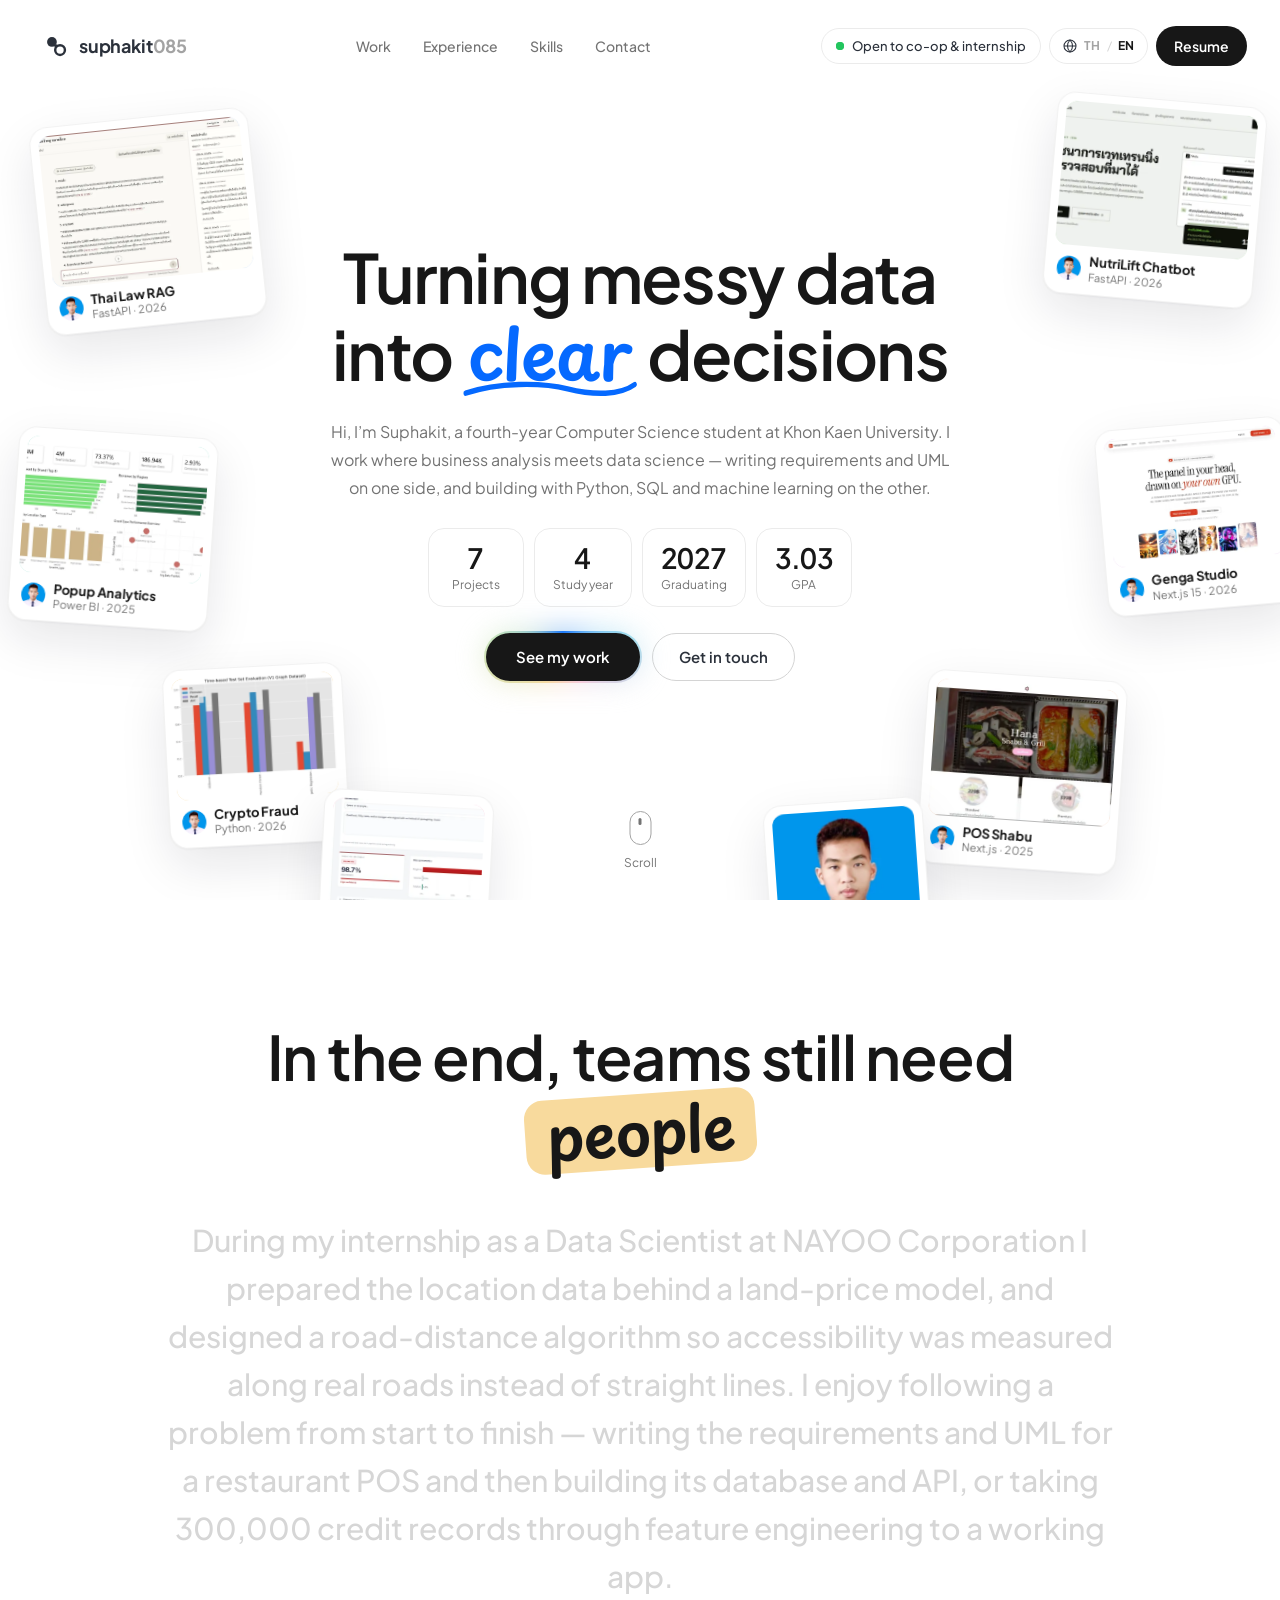
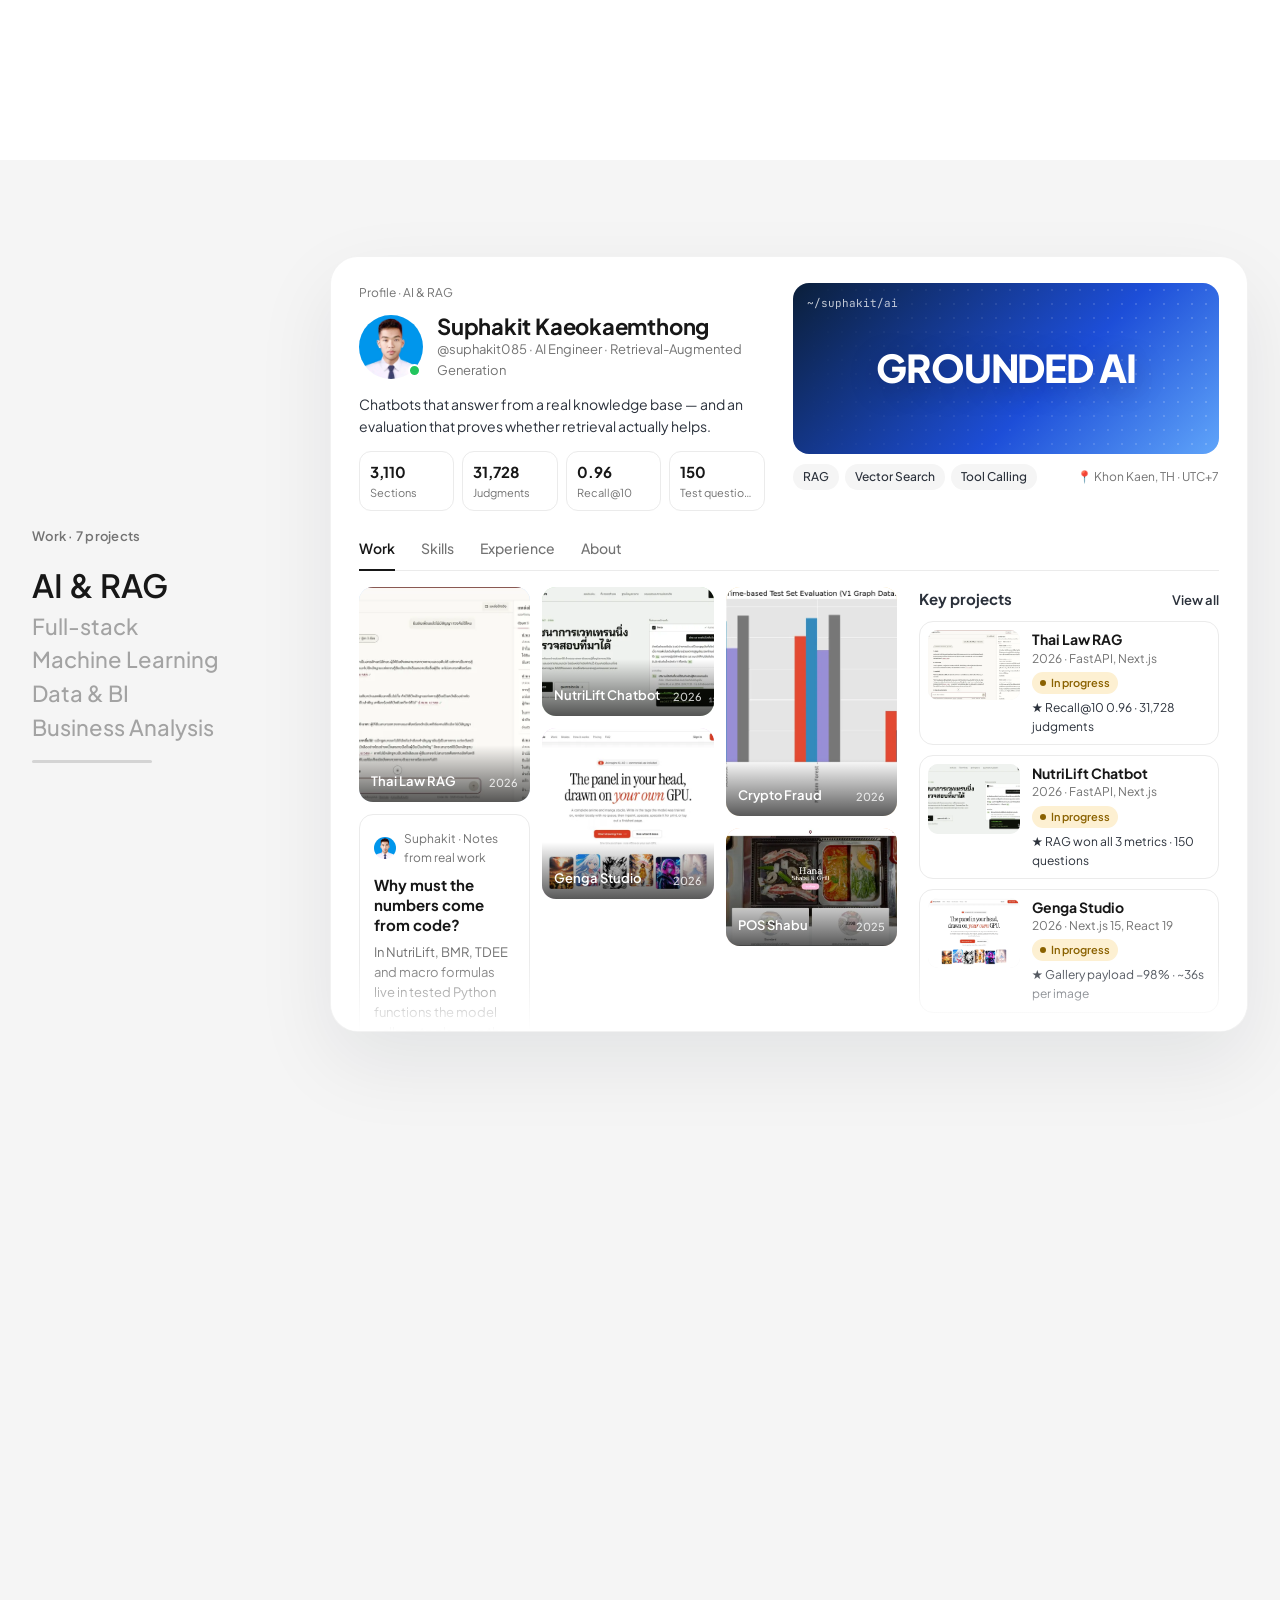
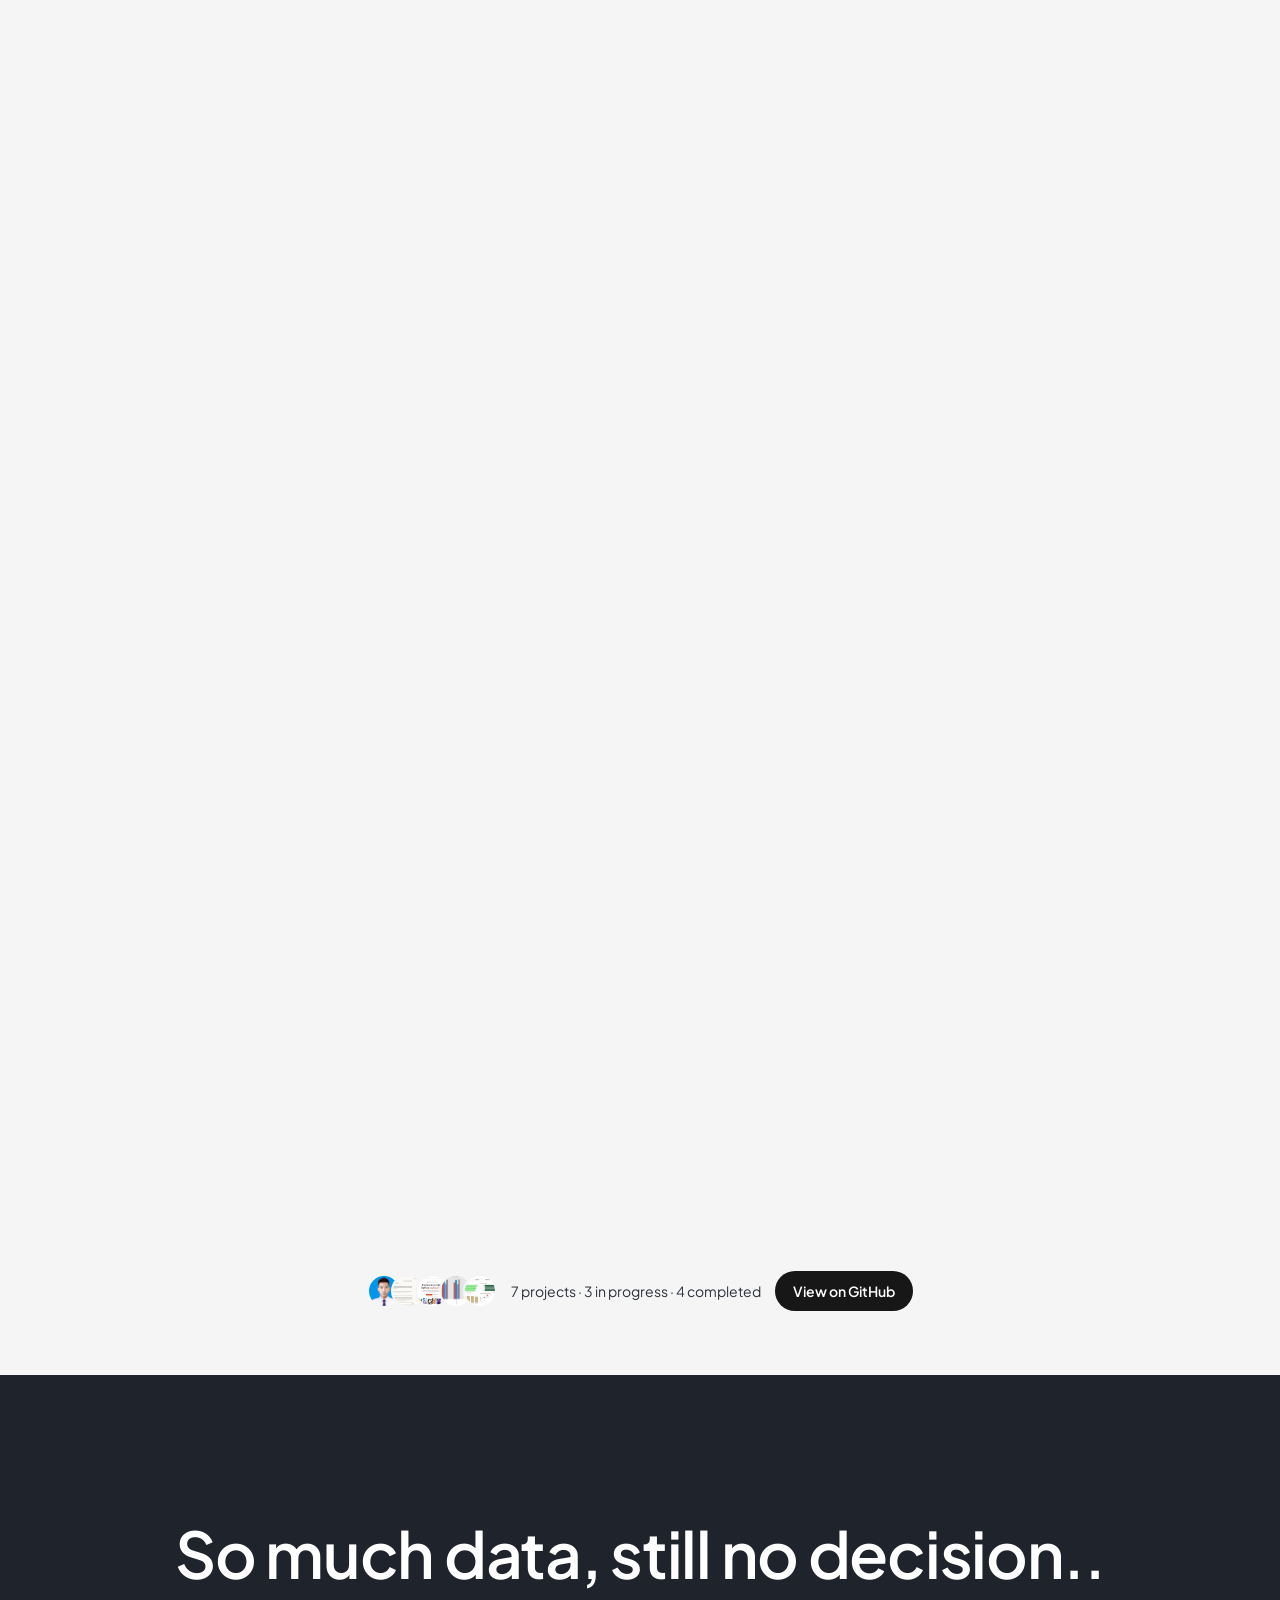
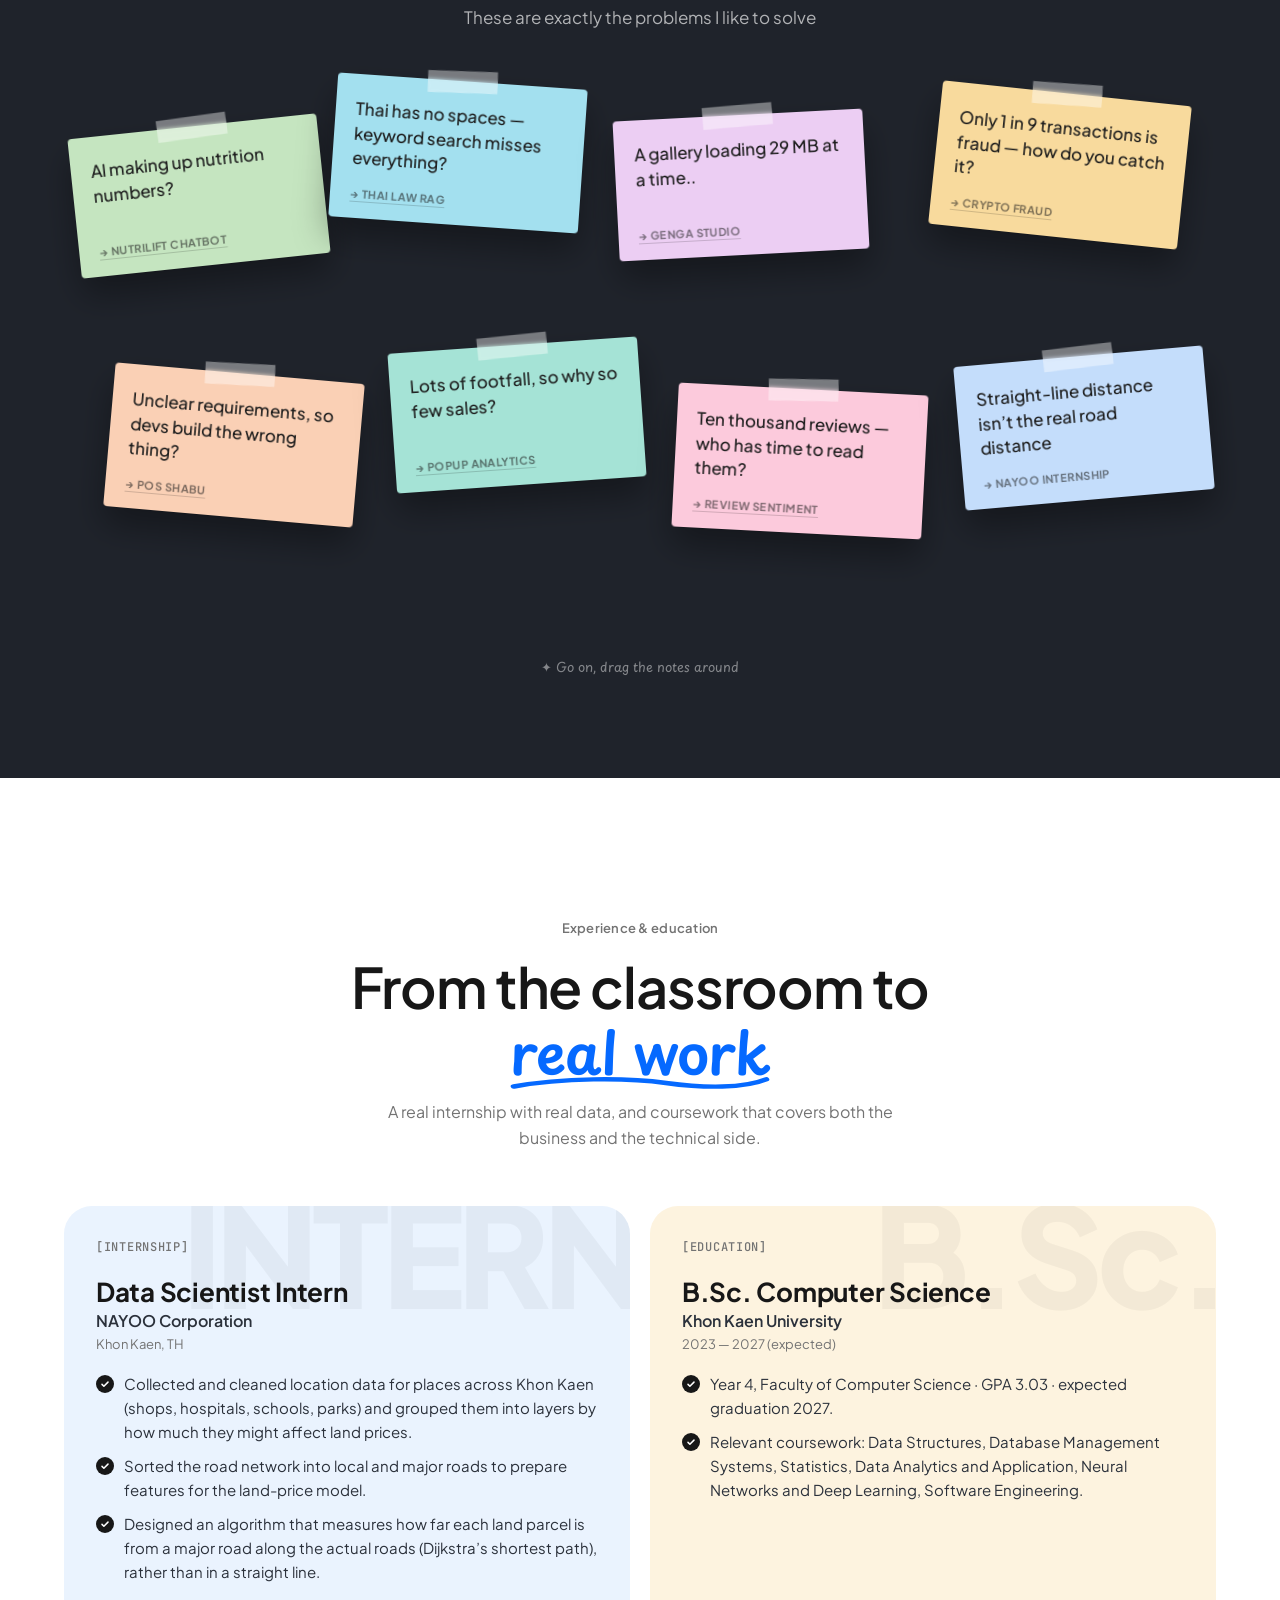
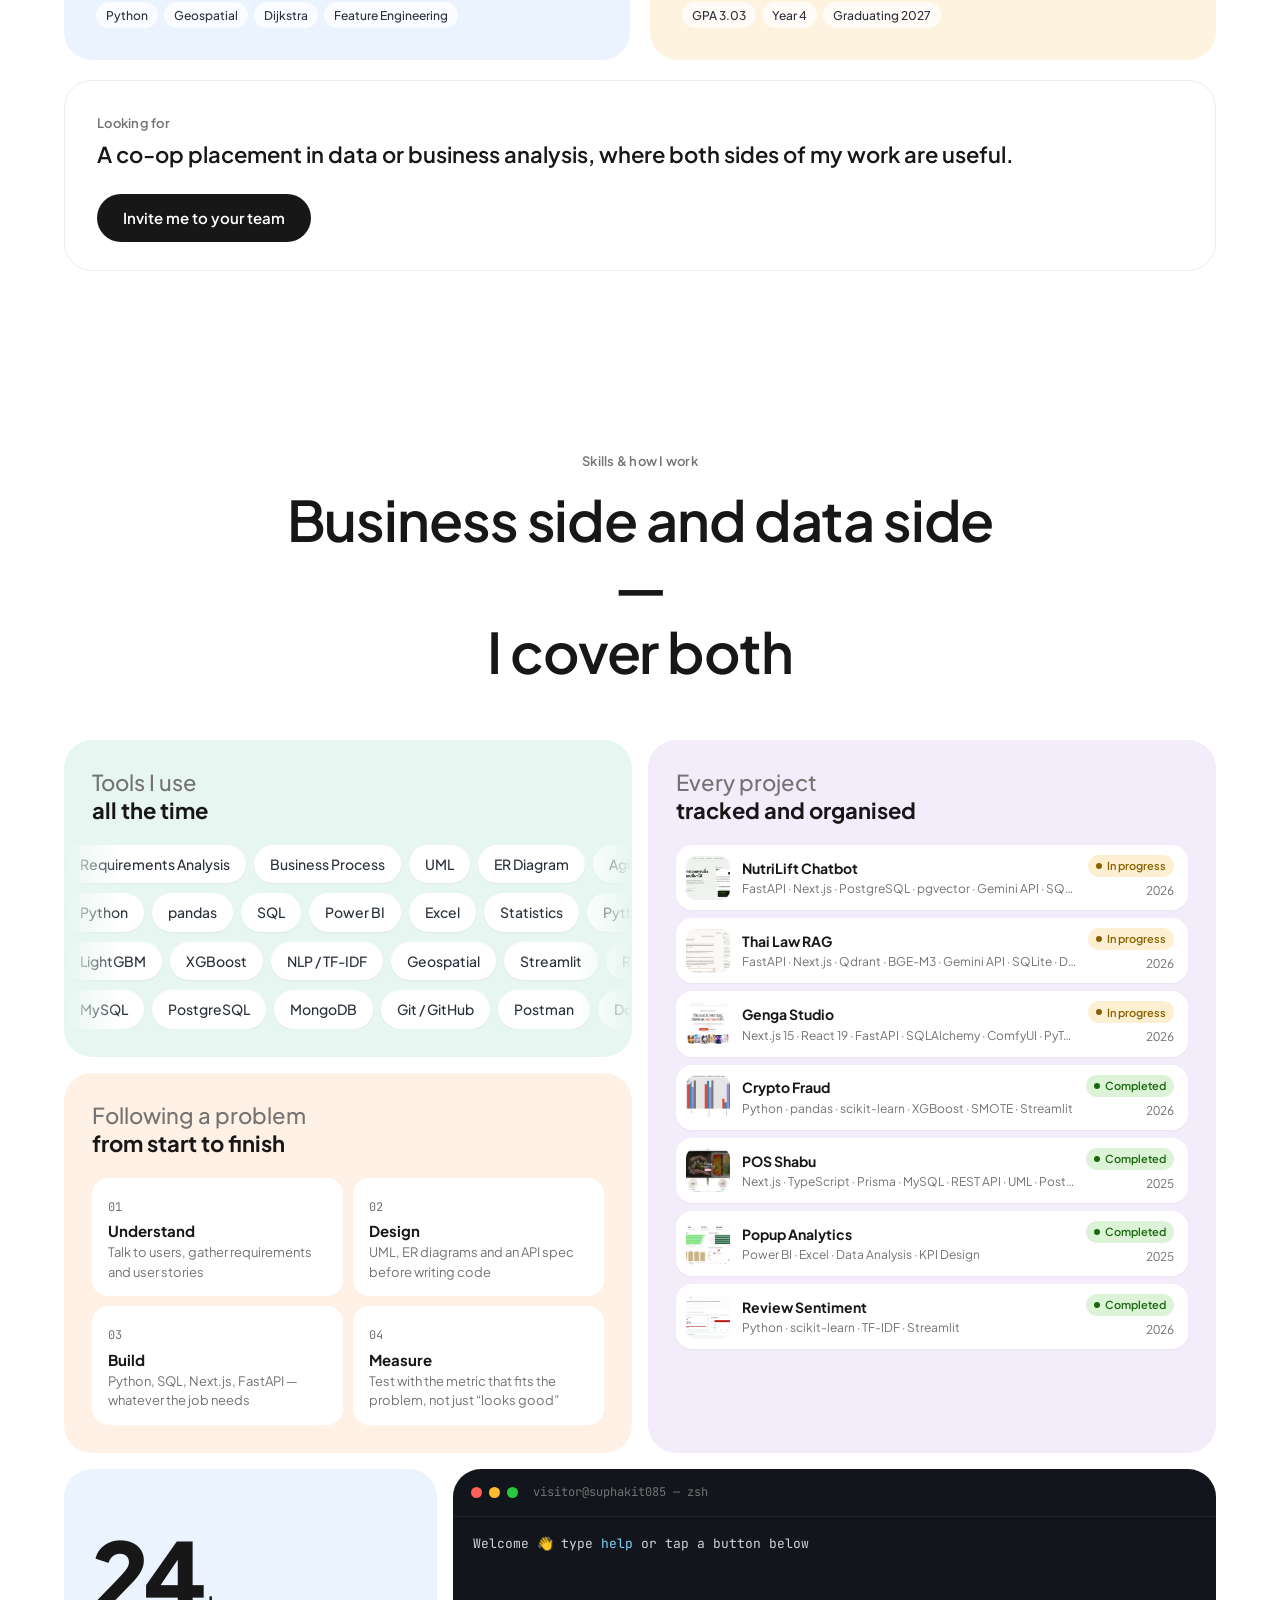
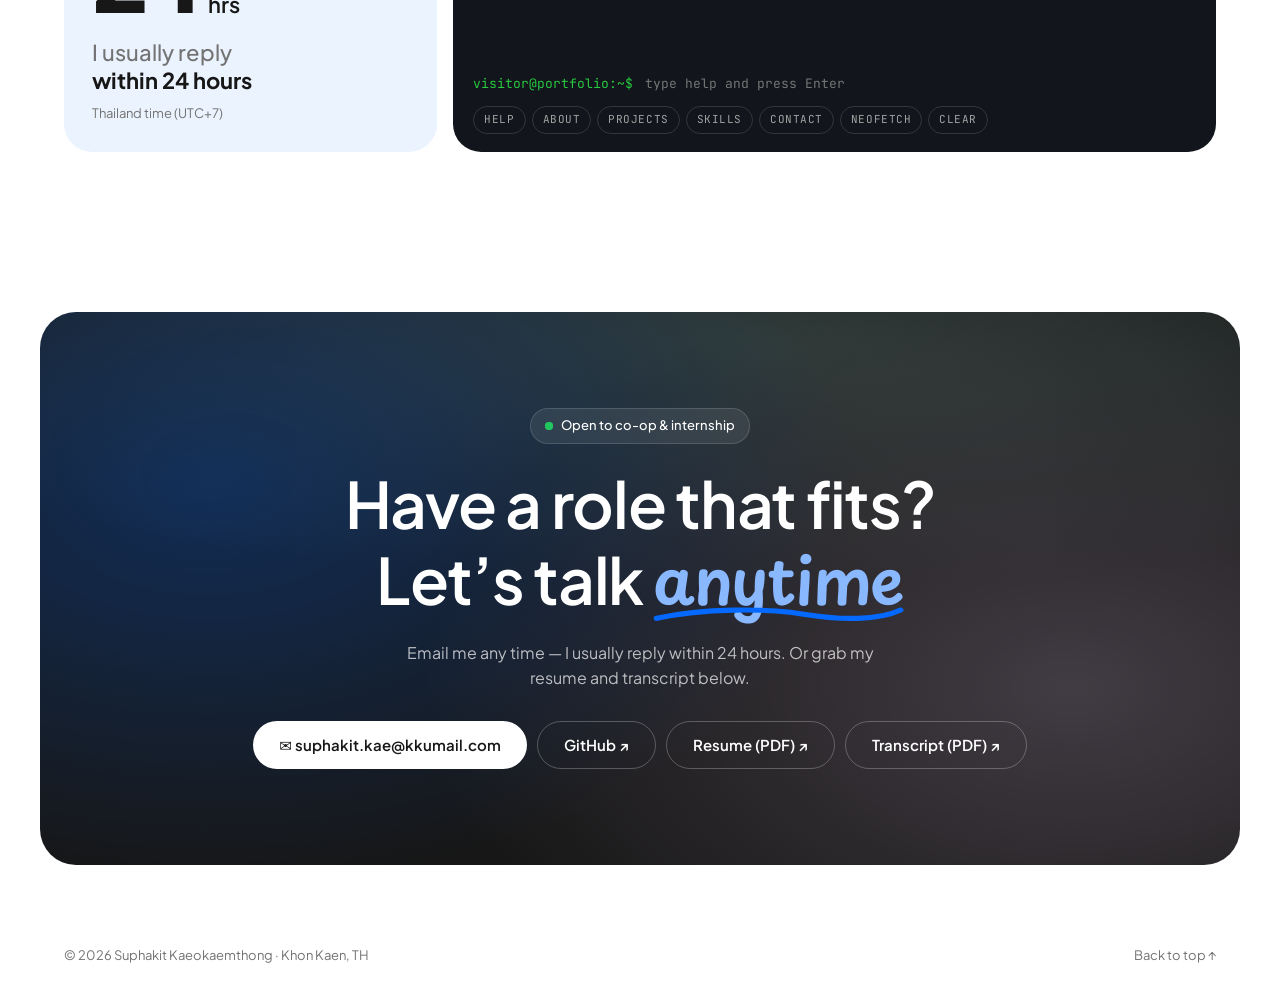
==== index.html @ 2eb80246 "Bilingual portfolio site inspired by fastwork.com/th/selling Static TH/EN portfolio for suphakit.onl" ====
<!doctype html>
<html lang="en">
<head>
  <meta charset="utf-8" />
  <meta name="viewport" content="width=device-width, initial-scale=1" />
  <title>Suphakit Kaeokaemthong · Portfolio</title>
  <meta name="description" content="Computer Science student at Khon Kaen University working across software engineering, data science and business analysis. 7 projects in RAG, ML, full-stack and BI." />
  <meta name="author" content="Suphakit Kaeokaemthong" />
  <meta name="theme-color" content="#ffffff" />
  <link rel="canonical" href="https://suphakit.online/" />

  <meta property="og:type" content="profile" />
  <meta property="og:site_name" content="Suphakit Kaeokaemthong" />
  <meta property="og:title" content="Suphakit Kaeokaemthong · Portfolio" />
  <meta property="og:description" content="Turning messy data into clear decisions — CS student at Khon Kaen University, open to co-op & internship." />
  <meta property="og:url" content="https://suphakit.online/" />
  <meta property="og:image" content="https://suphakit.online/assets/og/og-home.jpg" />
  <meta property="og:image:width" content="1200" />
  <meta property="og:image:height" content="630" />
  <meta property="og:locale" content="en_US" />
  <meta property="og:locale:alternate" content="th_TH" />
  <meta name="twitter:card" content="summary_large_image" />
  <meta name="twitter:image" content="https://suphakit.online/assets/og/og-home.jpg" />

  <link rel="icon" href="/assets/img/favicon.svg" type="image/svg+xml" />
  <link rel="apple-touch-icon" href="/assets/img/portrait.jpg" />
  <link rel="preconnect" href="https://fonts.googleapis.com" />
  <link rel="preconnect" href="https://fonts.gstatic.com" crossorigin />
  <link href="https://fonts.googleapis.com/css2?family=IBM+Plex+Sans+Thai:wght@400;500;600;700&family=Plus+Jakarta+Sans:wght@400;500;600;700;800&family=Playpen+Sans:wght@400;600&family=JetBrains+Mono:wght@400;500&display=swap" rel="stylesheet" />
  <link rel="stylesheet" href="/assets/css/style.css" />

  <script type="application/ld+json">
  {
    "@context": "https://schema.org",
    "@type": "Person",
    "name": "Suphakit Kaeokaemthong",
    "alternateName": "suphakit085",
    "url": "https://suphakit.online/",
    "image": "https://suphakit.online/assets/img/portrait.jpg",
    "email": "mailto:suphakit.kae@kkumail.com",
    "jobTitle": "Computer Science Student · Data & Business Analysis",
    "alumniOf": { "@type": "CollegeOrUniversity", "name": "Khon Kaen University" },
    "address": { "@type": "PostalAddress", "addressLocality": "Khon Kaen", "addressCountry": "TH" },
    "knowsAbout": ["Business Analysis", "Data Science", "Machine Learning", "Retrieval-Augmented Generation", "Python", "SQL", "Power BI", "Next.js", "FastAPI"],
    "sameAs": ["https://github.com/suphakit085"]
  }
  </script>
</head>
<body>
  <a class="skip" href="#work">Skip to content</a>

  <!-- ============ NAV ============ -->
  <header class="nav" id="nav">
    <div class="nav-bar">
      <a class="nav-logo" href="/" data-i18n-attr="aria-label:nav.home" aria-label="Back to home">
        <svg viewBox="0 0 32 32" width="26" height="26" aria-hidden="true"><circle cx="11" cy="11" r="6" fill="currentColor"/><circle cx="21" cy="21" r="6" fill="none" stroke="currentColor" stroke-width="3"/><path d="M15.5 16.5l1-1" stroke="currentColor" stroke-width="3" stroke-linecap="round"/></svg>
        <span>suphakit<span class="muted">085</span></span>
      </a>
      <nav class="nav-links" aria-label="Main">
        <a href="#work" data-i18n="nav.work">Work</a>
        <a href="#experience" data-i18n="nav.experience">Experience</a>
        <a href="#skills" data-i18n="nav.skills">Skills</a>
        <a href="#contact" data-i18n="nav.contact">Contact</a>
      </nav>
      <div class="nav-right">
        <span class="status-pill"><i class="dot"></i><span data-bind="status">Open to co-op &amp; internship</span></span>
        <button class="lang-toggle" type="button" data-i18n-attr="aria-label:nav.lang" aria-label="Switch language">
          <svg viewBox="0 0 24 24" width="16" height="16" aria-hidden="true"><circle cx="12" cy="12" r="9" fill="none" stroke="currentColor" stroke-width="1.6"/><path d="M3 12h18M12 3c2.5 2.6 3.8 5.6 3.8 9s-1.3 6.4-3.8 9c-2.5-2.6-3.8-5.6-3.8-9S9.5 5.6 12 3z" fill="none" stroke="currentColor" stroke-width="1.6"/></svg>
          <span data-l="th">TH</span><span data-l="en" class="on">EN</span>
        </button>
        <a class="btn btn-dark btn-sm" data-href="resume" href="/resume.pdf" target="_blank" rel="noopener">Resume</a>
      </div>
    </div>
  </header>

  <main id="top">
    <!-- ============ HERO ============ -->
    <section class="hero" id="hero" aria-labelledby="hero-title">
      <div class="hero-cards" id="heroCards" aria-hidden="true"></div>

      <div class="hero-copy">
        <h1 id="hero-title" class="hero-title" data-i18n-html="hero.title"><span class="line">Turning messy data</span><span class="line">into clear decisions</span></h1>
        <p class="hero-sub" data-bind="intro"></p>

        <div class="stat-chips" id="heroStats"></div>

        <div class="hero-cta">
          <a class="btn btn-glow" href="#work"><span data-i18n="hero.cta">See my work</span></a>
          <a class="btn btn-line" href="#contact" data-i18n="hero.cta2">Get in touch</a>
        </div>
      </div>

      <a class="scroll-cue" href="#story">
        <span class="mouse"><i></i></span>
        <span data-i18n="hero.scroll">Scroll</span>
      </a>
    </section>

    <!-- ============ STATEMENT ============ -->
    <section class="story" id="story" aria-labelledby="story-title">
      <h2 id="story-title" class="story-title" data-i18n-html="story.title">In the end, teams still need people</h2>
      <p class="story-text" id="storyText"></p>
    </section>

    <!-- ============ SHOWCASE ============ -->
    <section class="showcase" id="work" aria-labelledby="work-title">
      <h2 id="work-title" class="sr-only" data-i18n="nav.work">Work</h2>
      <div class="showcase-track" id="showcaseTrack">
        <div class="showcase-sticky">
          <div class="showcase-side">
            <span class="eyebrow" data-i18n="work.eyebrow">Work · 7 projects</span>
            <ol class="showcase-nav" id="showcaseNav"></ol>
            <div class="showcase-progress"><i id="showcaseBar"></i></div>
          </div>
          <div class="profile-card" id="profileCard"></div>
        </div>
      </div>
      <div class="trust-bar">
        <div class="avatar-stack" id="trustAvatars"></div>
        <span data-bind="trust"></span>
        <a class="btn btn-dark btn-sm" data-href="githubRepos" target="_blank" rel="noopener" data-i18n="work.github">View on GitHub</a>
      </div>
    </section>

    <!-- ============ PROBLEMS / STICKY NOTES ============ -->
    <section class="pain" id="pain" aria-labelledby="pain-title">
      <div class="pain-head">
        <h2 id="pain-title" data-i18n="pain.title">So much data, still no decision..</h2>
        <p data-i18n="pain.sub">These are exactly the problems I like to solve</p>
      </div>
      <div class="notes" id="notes"></div>
      <p class="pain-hint" data-i18n="pain.hint">✦ Go on, drag the notes around</p>
    </section>

    <!-- ============ EXPERIENCE ============ -->
    <section class="experience" id="experience" aria-labelledby="exp-title">
      <div class="section-head">
        <span class="eyebrow" data-i18n="exp.eyebrow">Experience &amp; education</span>
        <h2 id="exp-title" data-i18n-html="exp.title">From the classroom to real work</h2>
        <p data-i18n="exp.sub"></p>
      </div>
      <div class="exp-grid" id="expGrid"></div>
      <div class="looking reveal">
        <div>
          <span class="eyebrow" data-i18n="exp.looking">Looking for</span>
          <h3 data-bind="looking"></h3>
        </div>
        <a class="btn btn-dark" href="#contact" data-i18n="exp.cta">Invite me to your team</a>
      </div>
    </section>

    <!-- ============ BENTO ============ -->
    <section class="bento-wrap" id="skills" aria-labelledby="bento-title">
      <div class="section-head">
        <span class="eyebrow" data-i18n="skills.eyebrow">Skills &amp; how I work</span>
        <h2 id="bento-title" data-i18n-html="skills.title">Business side and data side — I cover both</h2>
      </div>
      <div class="bento">
        <article class="tile tile-stack reveal">
          <h3 data-i18n-html="skills.stack"></h3>
          <div class="marquee" id="stackRows"></div>
        </article>

        <article class="tile tile-orders reveal">
          <h3 data-i18n-html="skills.orders"></h3>
          <ul class="orders" id="orders"></ul>
        </article>

        <article class="tile tile-process reveal">
          <h3 data-i18n-html="skills.process"></h3>
          <ol class="process" id="process"></ol>
        </article>

        <article class="tile tile-fast reveal">
          <div class="big-num">24<small data-i18n="skills.fastUnit">hrs</small></div>
          <h3 data-i18n-html="skills.fast"></h3>
          <p data-i18n="skills.fastNote"></p>
        </article>

        <article class="tile tile-term reveal" id="skillsTerminal">
          <div class="term-bar"><i></i><i></i><i></i><span>visitor@suphakit085 — zsh</span></div>
          <div class="term-out" id="termOut" aria-live="polite"></div>
          <form class="term-in" id="termForm" autocomplete="off">
            <label for="termInput">visitor@portfolio:~$</label>
            <input id="termInput" spellcheck="false" />
          </form>
          <div class="term-chips" id="termChips"></div>
        </article>
      </div>
    </section>

    <!-- ============ CONTACT ============ -->
    <section class="contact" id="contact" aria-labelledby="contact-title">
      <div class="contact-card">
        <div class="contact-glow" aria-hidden="true"></div>
        <span class="status-pill on-dark"><i class="dot"></i><span data-bind="status"></span></span>
        <h2 id="contact-title" data-i18n-html="contact.title">Have a role that fits? Let’s talk anytime</h2>
        <p data-i18n="contact.note"></p>
        <div class="contact-actions" id="contactActions"></div>
      </div>
    </section>
  </main>

  <footer class="footer">
    <span>© <span id="year">2026</span> Suphakit Kaeokaemthong · Khon Kaen, TH</span>
    <a href="#top" data-i18n="footer.top">Back to top ↑</a>
  </footer>

  <script src="/assets/js/core.js"></script>
  <script src="/assets/js/data.js"></script>
  <script src="/assets/js/projects.js"></script>
  <script src="/assets/js/main.js"></script>
</body>
</html>
---- assets/css/style.css ----
/* =========================================================
   Portfolio — inspired by fastwork.com/th/selling
   ========================================================= */
@property --spin { syntax: '<angle>'; inherits: false; initial-value: 0deg; }

:root {
  --ink: #2b313b;
  --ink-strong: #171717;
  --muted: #737373;
  --subtle: #a3a3a3;
  --line: #ebebeb;
  --line-strong: #d4d4d4;
  --bg: #fff;
  --bg-soft: #f5f5f5;
  --dark: #1f232b;
  --accent: #0569ff;

  --c-yellow: #f8da9d;
  --c-cyan: #a3e0ef;
  --c-green: #c5e5c0;
  --c-orange: #fad0b5;
  --c-pink: #fccadc;
  --c-purple: #eccef3;
  --c-teal: #a5e3d6;
  --c-blue: #c4ddfb;

  --font: 'Plus Jakarta Sans', 'IBM Plex Sans Thai', system-ui, sans-serif;
  --font-hand: 'Playpen Sans', 'IBM Plex Sans Thai', cursive;
  --font-mono: 'JetBrains Mono', ui-monospace, monospace;

  --ease: cubic-bezier(.44, 0, .56, 1);
  --ease-out: cubic-bezier(.16, 1, .3, 1);
  --shadow-card: 0 1px 2px rgba(0,0,0,.04), 0 18px 48px rgba(17, 24, 39, .10);
}

*, *::before, *::after { box-sizing: border-box; }
html { scroll-behavior: smooth; -webkit-text-size-adjust: 100%; }
body {
  margin: 0;
  font-family: var(--font);
  color: var(--ink);
  background: var(--bg);
  line-height: 1.6;
  -webkit-font-smoothing: antialiased;
  overflow-x: clip;
}
img { display: block; max-width: 100%; }
a { color: inherit; text-decoration: none; }
button, input { font: inherit; color: inherit; }
h1, h2, h3, h4, p { margin: 0; }
.muted { color: var(--subtle); }
:focus-visible { outline: 2px solid var(--accent); outline-offset: 3px; border-radius: 6px; }

.hand {
  font-family: var(--font-hand);
  font-weight: 600;
  color: var(--accent);
  position: relative;
  display: inline-block;
  white-space: nowrap;
}
.eyebrow {
  display: inline-block;
  font-size: 13px;
  font-weight: 600;
  letter-spacing: .02em;
  color: var(--muted);
}

/* ---------- buttons ---------- */
.btn {
  display: inline-flex; align-items: center; justify-content: center; gap: 8px;
  height: 48px; padding: 0 26px;
  border-radius: 999px; border: 0;
  font-weight: 600; font-size: 15px; white-space: nowrap;
  cursor: pointer;
  transition: transform .5s var(--ease), background .2s, border-color .2s, box-shadow .3s;
}
.btn:hover { transform: scale(1.04); }
.btn:active { transform: scale(1.01); }
.btn-sm { height: 40px; padding: 0 18px; font-size: 14px; }
.btn-dark { background: var(--ink-strong); color: #fff; }
.btn-line { border: 1px solid var(--line-strong); background: #fff; }
.btn-line:hover { border-color: var(--subtle); }
.btn-light { background: #fff; color: var(--ink-strong); }
.btn-ghost-light { border: 1px solid rgba(255,255,255,.25); color: #fff; }
.btn-ghost-light:hover { border-color: rgba(255,255,255,.6); }

.btn-glow { position: relative; color: #fff; background: transparent; isolation: isolate; padding: 0; }
.btn-glow span {
  display: inline-flex; align-items: center; height: 100%;
  padding: 0 30px; border-radius: inherit; background: var(--ink-strong);
}
.btn-glow::before, .btn-glow::after {
  content: ''; position: absolute; inset: -2px; border-radius: inherit; z-index: -1;
  background: conic-gradient(from var(--spin), #0569ff, #a3e0ef, #fccadc, #f8da9d, #c5e5c0, #0569ff);
  animation: spin 4s linear infinite;
}
.btn-glow::after { filter: blur(14px); opacity: .55; }
@keyframes spin { to { --spin: 360deg; } }

/* ---------- status pill ---------- */
.status-pill {
  display: inline-flex; align-items: center; gap: 8px;
  height: 36px; padding: 0 14px;
  border: 1px solid var(--line); border-radius: 999px; background: #fff;
  font-size: 13px; font-weight: 500;
}
.status-pill .dot, .dot {
  width: 8px; height: 8px; border-radius: 50%; background: #22c55e; position: relative; flex: none;
}
.status-pill .dot::after {
  content: ''; position: absolute; inset: 0; border-radius: 50%; background: #22c55e;
  animation: ping 1.8s var(--ease) infinite;
}
@keyframes ping { 70%, 100% { transform: scale(2.6); opacity: 0; } }
.status-pill.on-dark { background: rgba(255,255,255,.08); border-color: rgba(255,255,255,.14); color: #fff; }

/* =========================================================
   NAV — morphs into a floating pill after scrolling
   ========================================================= */
.nav { position: fixed; inset: 0 0 auto; z-index: 50; padding: 14px 20px; pointer-events: none; }
.nav-bar {
  pointer-events: auto;
  max-width: 1240px; margin: 0 auto;
  height: 64px; padding: 0 12px 0 22px;
  display: flex; align-items: center; justify-content: space-between; gap: 16px;
  border-radius: 999px; border: 1px solid transparent;
  transition: max-width .6s var(--ease-out), background .4s, border-color .4s, box-shadow .4s;
}
.nav.is-pill .nav-bar {
  max-width: 980px;
  background: rgba(255,255,255,.72);
  backdrop-filter: blur(18px) saturate(1.6);
  -webkit-backdrop-filter: blur(18px) saturate(1.6);
  border-color: rgba(0,0,0,.06);
  box-shadow: 0 10px 30px rgba(0,0,0,.08);
}
.nav.on-dark:not(.is-pill) { color: #fff; }
.nav-logo { display: inline-flex; align-items: center; gap: 10px; font-weight: 700; font-size: 18px; letter-spacing: -.01em; }
.nav-links { display: flex; gap: 4px; }
.nav-links a { padding: 8px 14px; border-radius: 999px; font-size: 14px; font-weight: 500; color: var(--muted); transition: background .2s, color .2s; }
.nav-links a:hover, .nav-links a.is-active { color: var(--ink-strong); background: rgba(0,0,0,.05); }
.nav-right { display: flex; align-items: center; gap: 8px; }

/* =========================================================
   HERO
   ========================================================= */
.hero {
  --p: 0; --mx: 0; --my: 0;
  position: relative; min-height: 100svh; min-height: max(100svh, 720px);
  display: grid; place-items: center;
  padding: 120px 24px 100px;
  overflow: hidden;
}
.hero-cards { position: absolute; inset: 0; pointer-events: none; }

.hcard {
  position: absolute; left: var(--x); top: var(--y); width: var(--w, 200px);
  transform:
    translate3d(calc(var(--mx) * var(--d) * 1px + var(--sx) * var(--p) * 1px),
                calc(var(--my) * var(--d) * 1px + var(--sy) * var(--p) * 1px), 0)
    rotate(var(--r));
  opacity: calc(1 - var(--p) * 1.3);
  will-change: transform;
}
.hcard-pop { animation: pop 1.1s var(--ease-out) both; animation-delay: calc(var(--i) * 70ms + 250ms); }
@keyframes pop {
  from { opacity: 0; transform: translate(var(--fx), var(--fy)) scale(.55) rotate(calc(var(--r) * -2)); filter: blur(8px); }
}
.hcard-in {
  background: #fff; border-radius: 18px; padding: 8px 8px 10px;
  border: 1px solid rgba(0,0,0,.05);
  box-shadow: var(--shadow-card);
  animation: float 7s ease-in-out infinite;
  animation-delay: calc(var(--i) * -900ms);
}
@keyframes float { 50% { transform: translateY(-10px); } }
.hcard-cover { aspect-ratio: 4 / 3; border-radius: 12px; overflow: hidden; background: var(--c, var(--bg-soft)); }
.hcard-cover img { width: 100%; height: 100%; object-fit: cover; object-position: top; }
.hcard-meta { display: flex; align-items: center; gap: 8px; padding: 8px 4px 0; }
.hcard-meta img { width: 24px; height: 24px; border-radius: 50%; object-fit: cover; }
.hcard-meta b { display: block; font-size: 13px; line-height: 1.2; color: var(--ink-strong); }
.hcard-meta small { display: block; font-size: 11px; color: var(--muted); line-height: 1.3; }

.hero-copy {
  position: relative; z-index: 2;
  max-width: 1000px; text-align: center;
  display: flex; flex-direction: column; align-items: center; gap: 26px;
  opacity: calc(1 - var(--p) * 1.6);
  transform: translateY(calc(var(--p) * -40px));
}
.hero-title {
  font-size: clamp(34px, 5.3vw, 78px);
  font-weight: 600; line-height: 1.12; letter-spacing: -.025em;
  color: var(--ink-strong);
}
.hero-title .line { display: block; white-space: nowrap; animation: blurIn 1.1s var(--ease-out) both; }
.hero-title .line + .line { animation-delay: .15s; }
@keyframes blurIn { from { opacity: 0; filter: blur(14px); transform: translateY(16px); } }
.hero-title .hand { padding: 0 .08em; }

.scribble {
  position: absolute; left: 0; right: 0; bottom: -.12em; width: 100%; height: .32em;
  fill: none; stroke: var(--accent); stroke-width: 5; stroke-linecap: round; overflow: visible;
}
.scribble path { stroke-dasharray: 260; stroke-dashoffset: 260; animation: draw 1s .9s var(--ease-out) forwards; }
@keyframes draw { to { stroke-dashoffset: 0; } }

.hero-sub {
  max-width: 620px; font-size: 16px; line-height: 1.75; color: var(--muted);
  animation: blurIn 1s .3s var(--ease-out) both;
}

.stat-chips { display: flex; gap: 10px; flex-wrap: wrap; justify-content: center; animation: blurIn 1s .45s var(--ease-out) both; }
.stat-chip {
  min-width: 96px; padding: 12px 18px;
  border: 1px solid var(--line); border-radius: 16px; background: rgba(255,255,255,.85);
  backdrop-filter: blur(6px);
  display: flex; flex-direction: column; align-items: center;
}
.stat-chip b { font-size: 28px; font-weight: 600; line-height: 1.2; color: var(--ink-strong); font-variant-numeric: tabular-nums; letter-spacing: -.02em; }
.stat-chip b sup { font-size: .5em; margin-left: 1px; }
.stat-chip small { font-size: 12px; color: var(--muted); }

.hero-cta { display: flex; gap: 12px; flex-wrap: wrap; justify-content: center; animation: blurIn 1s .6s var(--ease-out) both; }

.scroll-cue {
  position: absolute; left: 50%; bottom: 28px; transform: translateX(-50%);
  display: flex; flex-direction: column; align-items: center; gap: 8px;
  font-size: 12px; color: var(--muted);
  opacity: calc(1 - var(--p) * 3);
}
.mouse { width: 22px; height: 34px; border: 1.5px solid var(--subtle); border-radius: 12px; display: grid; justify-items: center; padding-top: 6px; }
.mouse i { width: 3px; height: 7px; border-radius: 2px; background: var(--muted); animation: wheel 1.8s var(--ease) infinite; }
@keyframes wheel { 0% { transform: translateY(0); opacity: 1; } 80%, 100% { transform: translateY(10px); opacity: 0; } }

/* =========================================================
   STORY
   ========================================================= */
.story { max-width: 1000px; margin: 0 auto; padding: 120px 24px 160px; text-align: center; }
.story-title {
  font-size: clamp(32px, 4.8vw, 62px); font-weight: 600; line-height: 1.2; letter-spacing: -.02em;
  color: var(--ink-strong); margin-bottom: 48px;
}
.hand-pill {
  color: var(--ink-strong); background: var(--c-yellow);
  padding: 0 .35em; border-radius: .3em; transform: rotate(-4deg);
}
.story-text { font-size: clamp(20px, 2.4vw, 30px); line-height: 1.6; font-weight: 500; }
.story-text .w { color: #d6d6d6; transition: color .4s; }
.story-text .w.on { color: var(--ink); }

/* =========================================================
   SHOWCASE — sticky category list + profile card
   ========================================================= */
.showcase { background: var(--bg-soft); padding-bottom: 40px; }
.showcase-track { --n: 5; height: calc(var(--n) * 75vh + 100vh); position: relative; }
.showcase-sticky {
  position: sticky; top: 0; height: 100vh; min-height: 640px;
  max-width: 1380px; margin: 0 auto;
  padding: 96px 32px 28px;
  display: grid; grid-template-columns: 250px minmax(0, 1fr); gap: 48px; align-items: center;
}
.showcase-side { display: flex; flex-direction: column; gap: 18px; }
.showcase-nav { list-style: none; margin: 0; padding: 0; display: flex; flex-direction: column; gap: 4px; }
.showcase-nav button {
  all: unset; cursor: pointer; display: block;
  font-size: 22px; font-weight: 500; line-height: 1.35; color: var(--subtle);
  transition: color .35s, font-size .45s var(--ease-out), font-weight .35s;
}
.showcase-nav button:hover { color: var(--muted); }
.showcase-nav button[aria-current='true'] { color: var(--ink-strong); font-size: 32px; font-weight: 600; }
.showcase-progress { height: 3px; width: 120px; background: var(--line-strong); border-radius: 3px; overflow: hidden; }
.showcase-progress i { display: block; height: 100%; width: 0; background: var(--ink-strong); border-radius: inherit; transition: width .2s linear; }

.profile-card {
  position: relative;
  height: min(820px, calc(100vh - 124px));
  background: #fff; border-radius: 28px;
  border: 1px solid rgba(0,0,0,.05);
  box-shadow: 0 30px 80px rgba(17,24,39,.08);
  padding: 26px 28px 0;
  overflow: hidden;
  display: flex; flex-direction: column;
}
.profile-card::after {
  content: ''; position: absolute; left: 0; right: 0; bottom: 0; height: 70px;
  background: linear-gradient(transparent, #fff); pointer-events: none;
}
.pc-content { display: flex; flex-direction: column; min-height: 0; flex: 1; animation: swapIn .55s var(--ease-out); }
@keyframes swapIn { from { opacity: 0; transform: translateY(14px); filter: blur(4px); } }

.pc-head { display: grid; grid-template-columns: minmax(0, 1fr) minmax(0, 1.05fr); gap: 28px; }
.pc-label { font-size: 12px; color: var(--muted); margin-bottom: 10px; }
.pc-id { display: flex; align-items: center; gap: 14px; }
.pc-avatar { position: relative; flex: none; }
.pc-avatar img { width: 64px; height: 64px; border-radius: 50%; object-fit: cover; }
.pc-avatar .dot { position: absolute; right: 2px; bottom: 2px; width: 13px; height: 13px; border: 2px solid #fff; }
.pc-name { font-size: 22px; font-weight: 700; line-height: 1.2; color: var(--ink-strong); letter-spacing: -.01em; }
.pc-handle { font-size: 13px; color: var(--muted); }
.pc-bio { font-size: 14px; color: var(--ink); margin: 12px 0 14px; line-height: 1.6; }
.pc-stats { display: grid; grid-template-columns: repeat(4, minmax(0, 1fr)); gap: 8px; }
.pc-stats div { border: 1px solid var(--line); border-radius: 12px; padding: 8px 10px; }
.pc-stats b { display: block; font-size: 15px; font-weight: 700; color: var(--ink-strong); white-space: nowrap; overflow: hidden; text-overflow: ellipsis; }
.pc-stats small { display: block; font-size: 11px; color: var(--muted); white-space: nowrap; overflow: hidden; text-overflow: ellipsis; }

.pc-banner {
  position: relative; aspect-ratio: 16 / 6.4; border-radius: 16px; overflow: hidden;
  display: grid; place-items: center; color: #fff; isolation: isolate;
}
.pc-banner::before {
  content: ''; position: absolute; inset: 0; z-index: -1;
  background-image: radial-gradient(rgba(255,255,255,.18) 1px, transparent 1px);
  background-size: 14px 14px;
  mask-image: linear-gradient(90deg, transparent, #000);
}
.pc-banner b {
  font-size: clamp(22px, 3vw, 44px); font-weight: 800; letter-spacing: -.03em; line-height: .95;
  text-align: center; padding: 0 16px; text-transform: uppercase;
  text-shadow: 0 6px 30px rgba(0,0,0,.25);
}
.pc-banner small { position: absolute; left: 14px; top: 12px; font-family: var(--font-mono); font-size: 11px; opacity: .75; }
.pc-tags { display: flex; justify-content: space-between; align-items: center; gap: 8px; margin-top: 10px; flex-wrap: wrap; }
.pc-tags .chips { display: flex; gap: 6px; flex-wrap: wrap; }
.chip { display: inline-flex; align-items: center; height: 26px; padding: 0 10px; border-radius: 999px; background: var(--bg-soft); font-size: 12px; font-weight: 500; white-space: nowrap; }
.pc-loc { font-size: 12px; color: var(--muted); }

.pc-tabs { display: flex; gap: 26px; border-bottom: 1px solid var(--line); margin: 18px 0 16px; }
.pc-tabs button {
  all: unset; cursor: pointer; padding: 8px 0 10px; font-size: 14px; font-weight: 500; color: var(--muted);
  border-bottom: 2px solid transparent; margin-bottom: -1px; transition: color .2s, border-color .2s;
}
.pc-tabs button[aria-selected='true'] { color: var(--ink-strong); border-color: var(--ink-strong); font-weight: 600; }
.pc-tabs button:focus-visible { outline: 2px solid var(--accent); }

.pc-body { flex: 1; min-height: 0; overflow: hidden; }
.pc-pane { animation: swapIn .4s var(--ease-out); }
.pc-grid { display: grid; grid-template-columns: minmax(0, 1fr) 300px; gap: 22px; }

.masonry { columns: 3; column-gap: 12px; }
.m-item { break-inside: avoid; margin-bottom: 12px; border-radius: 14px; overflow: hidden; background: var(--bg-soft); position: relative; display: block; }
.m-item img { width: 100%; aspect-ratio: var(--ar, 4 / 3); object-fit: cover; object-position: top; transition: transform .6s var(--ease-out); }
.m-item:hover img { transform: scale(1.04); }
.m-cap {
  position: absolute; inset: auto 0 0; padding: 26px 12px 10px;
  background: linear-gradient(transparent, rgba(0,0,0,.65)); color: #fff;
  font-size: 13px; font-weight: 600; display: flex; justify-content: space-between; gap: 8px; align-items: end;
}
.m-cap small { font-weight: 500; opacity: .8; font-size: 11px; }
.m-note { padding: 14px; border: 1px solid var(--line); background: #fff; }
.m-note .who { display: flex; align-items: center; gap: 8px; font-size: 12px; color: var(--muted); margin-bottom: 8px; }
.m-note .who img { width: 22px; height: 22px; border-radius: 50%; object-fit: cover; }
.m-note h4 { font-size: 15px; line-height: 1.35; color: var(--ink-strong); margin-bottom: 6px; }
.m-note p { font-size: 13px; color: var(--muted); line-height: 1.55; }

.side-head { display: flex; justify-content: space-between; align-items: baseline; margin-bottom: 10px; }
.side-head h4 { font-size: 15px; }
.side-head a { font-size: 13px; font-weight: 600; }
.side-list { display: flex; flex-direction: column; gap: 10px; }
.s-item { display: flex; gap: 12px; padding: 8px; border: 1px solid var(--line); border-radius: 14px; transition: border-color .2s, box-shadow .2s; }
.s-item:hover { border-color: var(--line-strong); box-shadow: 0 6px 20px rgba(0,0,0,.05); }
.s-item img { width: 92px; height: 70px; border-radius: 10px; object-fit: cover; object-position: top; flex: none; background: var(--bg-soft); }
.s-item b { display: block; font-size: 14px; line-height: 1.3; color: var(--ink-strong); }
.s-item small { display: block; font-size: 12px; color: var(--muted); }
.s-item .metric { font-size: 12px; color: var(--ink); margin-top: 4px; display: flex; align-items: center; gap: 5px; }

.badge { display: inline-flex; align-items: center; gap: 5px; height: 22px; padding: 0 8px; border-radius: 999px; font-size: 11px; font-weight: 600; white-space: nowrap; }
.badge::before { content: ''; width: 6px; height: 6px; border-radius: 50%; background: currentColor; }
.badge.progress { background: #fdf0d2; color: #8a6100; }
.badge.done { background: #dcf3d8; color: #186a0c; }

.skill-cloud { display: flex; flex-wrap: wrap; gap: 8px; }
.skill-cloud .chip { height: 36px; padding: 0 16px; font-size: 14px; background: #fff; border: 1px solid var(--line); }
.about-pane { display: grid; grid-template-columns: minmax(0, 1.4fr) minmax(0, 1fr); gap: 28px; font-size: 15px; line-height: 1.75; }
.kv { display: grid; grid-template-columns: auto 1fr; gap: 8px 16px; font-size: 13px; }
.kv dt { color: var(--muted); }
.kv dd { margin: 0; font-weight: 600; color: var(--ink-strong); }
.exp-mini { display: flex; flex-direction: column; gap: 12px; }
.exp-mini div { border: 1px solid var(--line); border-radius: 14px; padding: 14px 16px; }
.exp-mini b { display: block; color: var(--ink-strong); }
.exp-mini small { color: var(--muted); font-size: 12px; }

.trust-bar { display: flex; align-items: center; justify-content: center; gap: 14px; padding: 36px 24px 24px; font-size: 14px; flex-wrap: wrap; text-align: center; }
.avatar-stack { display: flex; }
.avatar-stack img { width: 34px; height: 34px; border-radius: 50%; object-fit: cover; object-position: top; border: 2px solid var(--bg-soft); margin-left: -10px; background: #fff; }
.avatar-stack img:first-child { margin-left: 0; }

/* =========================================================
   PROBLEMS — dark section with draggable sticky notes
   ========================================================= */
.pain { background: var(--dark); color: #fff; padding: 140px 24px 100px; overflow: hidden; position: relative; }
.pain-head { text-align: center; position: relative; z-index: 1; }
.pain-head h2 { font-size: clamp(34px, 5vw, 64px); font-weight: 600; letter-spacing: -.02em; line-height: 1.2; }
.pain-head p { color: rgba(255,255,255,.65); margin-top: 12px; font-size: 17px; }
.notes { position: relative; max-width: 1180px; height: 560px; margin: 50px auto 0; }
.note {
  --dx: 0px; --dy: 0px;
  position: absolute; left: var(--x); top: var(--y);
  width: 250px; min-height: 140px; padding: 22px 20px 16px;
  background: var(--c); color: #1d1d1d;
  border-radius: 4px;
  box-shadow: 0 1px 1px rgba(0,0,0,.08), 0 18px 34px rgba(0,0,0,.35);
  font-size: 17px; font-weight: 500; line-height: 1.45;
  display: flex; flex-direction: column; justify-content: space-between; gap: 16px;
  transform: translate(var(--dx), var(--dy)) rotate(var(--r));
  cursor: grab; user-select: none; touch-action: none;
  opacity: 0;
}
.note::before {
  content: ''; position: absolute; top: -10px; left: 50%; width: 70px; height: 22px; transform: translateX(-50%) rotate(-2deg);
  background: rgba(255,255,255,.4); backdrop-filter: blur(2px);
}
.note small a { text-decoration: underline; text-underline-offset: 3px; text-decoration-color: rgba(0,0,0,.3); }
.note small a:hover { text-decoration-color: currentColor; }
.note small { font-size: 11px; font-weight: 700; letter-spacing: .04em; text-transform: uppercase; opacity: .55; }
.note.dragging { cursor: grabbing; box-shadow: 0 30px 60px rgba(0,0,0,.45); transition: none; }
.notes.in .note { opacity: 1; animation: drop 1s var(--ease-out) both; animation-delay: calc(var(--i) * 110ms); }
.notes.in .note.moved { animation: none; }
@keyframes drop {
  from { opacity: 0; transform: translate(0, -110vh) rotate(calc(var(--r) * -3)); }
  70% { opacity: 1; }
}
.pain-hint { text-align: center; color: rgba(255,255,255,.45); font-size: 13px; font-family: var(--font-hand); margin-top: 16px; }

/* =========================================================
   SECTION HEAD (shared)
   ========================================================= */
.section-head { max-width: 760px; margin: 0 auto 56px; text-align: center; display: flex; flex-direction: column; gap: 14px; align-items: center; }
.section-head h2 { font-size: clamp(32px, 4.4vw, 56px); font-weight: 600; line-height: 1.18; letter-spacing: -.02em; color: var(--ink-strong); }
.section-head p { color: var(--muted); font-size: 16px; max-width: 560px; }

/* =========================================================
   EXPERIENCE
   ========================================================= */
.experience { padding: 140px 24px 60px; max-width: 1200px; margin: 0 auto; }
.exp-grid { display: grid; grid-template-columns: repeat(2, minmax(0, 1fr)); gap: 20px; }
.exp-card {
  border-radius: 28px; padding: 32px; position: relative; overflow: hidden;
  display: flex; flex-direction: column; gap: 18px;
}
.exp-card.blue { background: #eaf3fe; }
.exp-card.yellow { background: #fdf3df; }
.exp-card .kind { font-family: var(--font-mono); font-size: 12px; font-weight: 500; letter-spacing: .06em; color: var(--muted); }
.exp-card h3 { font-size: 26px; line-height: 1.25; color: var(--ink-strong); letter-spacing: -.01em; }
.exp-card .org { font-size: 16px; font-weight: 600; }
.exp-card .where { font-size: 13px; color: var(--muted); }
.exp-card ul { list-style: none; margin: 0; padding: 0; display: flex; flex-direction: column; gap: 10px; }
.exp-card li { position: relative; padding-left: 28px; font-size: 15px; line-height: 1.6; }
.exp-card li::before {
  content: ''; position: absolute; left: 0; top: 3px; width: 18px; height: 18px; border-radius: 50%;
  background: var(--ink-strong) url("data:image/svg+xml,%3Csvg xmlns='http://www.w3.org/2000/svg' viewBox='0 0 16 16'%3E%3Cpath d='M4 8.5l2.5 2.5L12 5.5' fill='none' stroke='white' stroke-width='2' stroke-linecap='round' stroke-linejoin='round'/%3E%3C/svg%3E") center / 12px no-repeat;
}
.exp-card .chips { display: flex; flex-wrap: wrap; gap: 6px; margin-top: auto; }
.exp-card .chip { background: rgba(255,255,255,.75); }
.exp-big {
  position: absolute; right: -10px; top: -24px; font-size: 140px; font-weight: 800; line-height: 1;
  color: rgba(0,0,0,.04); letter-spacing: -.05em; pointer-events: none;
}
.looking {
  margin-top: 20px; border-radius: 28px; padding: 28px 32px; border: 1px solid var(--line);
  display: flex; align-items: center; justify-content: space-between; gap: 24px; flex-wrap: wrap;
}
.looking h3 { font-size: 22px; font-weight: 600; color: var(--ink-strong); margin-top: 4px; line-height: 1.4; }

/* =========================================================
   BENTO
   ========================================================= */
.bento-wrap { padding: 120px 24px; max-width: 1200px; margin: 0 auto; }
.bento { display: grid; grid-template-columns: repeat(6, minmax(0, 1fr)); gap: 16px; }
.tile { border-radius: 28px; padding: 28px; overflow: hidden; position: relative; min-height: 280px; display: flex; flex-direction: column; gap: 20px; }
.tile h3 { font-size: 22px; font-weight: 500; line-height: 1.3; color: var(--muted); }
.tile h3 b { color: var(--ink-strong); font-weight: 700; }
.tile-stack { grid-column: span 3; background: #e7f6f1; }
.tile-orders { grid-column: span 3; grid-row: span 2; background: #f3ecfb; }
.tile-process { grid-column: span 3; background: #fff1e5; }
.tile-fast { grid-column: span 2; background: #eaf3fe; justify-content: flex-end; }
.tile-term { grid-column: span 4; background: #12151b; color: #d4d4d4; padding: 0; gap: 0; font-family: var(--font-mono); }

.marquee { display: flex; flex-direction: column; gap: 10px; margin: 0 -28px; mask-image: linear-gradient(90deg, transparent, #000 10%, #000 90%, transparent); }
.m-row { display: flex; gap: 8px; width: max-content; animation: slide var(--dur, 40s) linear infinite; }
.m-row:nth-child(even) { animation-direction: reverse; }
.m-row span { background: #fff; border-radius: 999px; padding: 8px 16px; font-size: 14px; font-weight: 500; white-space: nowrap; box-shadow: 0 1px 2px rgba(0,0,0,.05); }
@keyframes slide { to { transform: translateX(-50%); } }

.orders { list-style: none; margin: 0; padding: 0; display: flex; flex-direction: column; gap: 8px; }
.orders li > a {
  display: flex; align-items: center; gap: 12px; background: #fff; border-radius: 16px; padding: 10px 14px 10px 10px;
  box-shadow: 0 1px 2px rgba(0,0,0,.04);
  transition: transform .4s var(--ease-out), box-shadow .3s;
}
.orders li > a:hover { transform: translateX(4px); box-shadow: 0 8px 22px rgba(0,0,0,.07); }
.orders img { width: 44px; height: 44px; border-radius: 10px; object-fit: cover; object-position: top; flex: none; background: var(--bg-soft); }
.orders .o-main { flex: 1; min-width: 0; }
.orders b { display: block; font-size: 14px; color: var(--ink-strong); }
.orders small { display: block; font-size: 12px; color: var(--muted); white-space: nowrap; overflow: hidden; text-overflow: ellipsis; }
.orders .o-side { display: flex; flex-direction: column; align-items: flex-end; gap: 4px; }
.orders .o-side em { font-style: normal; font-size: 12px; color: var(--muted); font-variant-numeric: tabular-nums; }

.process { list-style: none; margin: 0; padding: 0; display: grid; grid-template-columns: repeat(2, minmax(0, 1fr)); gap: 10px; counter-reset: step; }
.process li { background: #fff; border-radius: 16px; padding: 14px 16px; counter-increment: step; }
.process li::before { content: '0' counter(step); font-family: var(--font-mono); font-size: 12px; color: var(--muted); }
.process b { display: block; font-size: 15px; color: var(--ink-strong); margin-top: 2px; }
.process small { display: block; font-size: 13px; color: var(--muted); line-height: 1.5; }

.big-num { font-size: 96px; font-weight: 800; line-height: .9; letter-spacing: -.05em; color: var(--ink-strong); }
.big-num small { font-size: 22px; font-weight: 600; letter-spacing: 0; margin-left: 6px; }
.tile-fast p { font-size: 13px; color: var(--muted); margin-top: -12px; }

.term-bar { display: flex; align-items: center; gap: 7px; padding: 14px 18px; border-bottom: 1px solid rgba(255,255,255,.07); font-size: 12px; color: #737373; }
.term-bar i { width: 11px; height: 11px; border-radius: 50%; background: #3a3f48; }
.term-bar i:nth-child(1) { background: #ff5f57; } .term-bar i:nth-child(2) { background: #febc2e; } .term-bar i:nth-child(3) { background: #28c840; }
.term-bar span { margin-left: 8px; }
.term-out { flex: 1; padding: 16px 20px 4px; font-size: 13px; line-height: 1.7; overflow-y: auto; max-height: 230px; min-height: 150px; white-space: pre-wrap; }
.term-out .cmd { color: #fff; }
.term-out .cmd::before { content: '$ '; color: #28c840; }
.term-out .hl { color: #7dd3fc; }
.term-out .ok { color: #86efac; }
.term-out a { color: #fcd34d; text-decoration: underline; text-underline-offset: 3px; }
.term-in { display: flex; gap: 10px; align-items: center; padding: 6px 20px 10px; font-size: 13px; }
.term-in label { color: #28c840; white-space: nowrap; }
.term-in input { flex: 1; min-width: 0; background: none; border: 0; outline: none; color: #fff; caret-color: #28c840; font-family: var(--font-mono); font-size: 13px; }
.term-chips { display: flex; gap: 6px; flex-wrap: wrap; padding: 0 20px 18px; }
.term-chips button { all: unset; cursor: pointer; font-size: 11px; padding: 4px 10px; border-radius: 999px; border: 1px solid rgba(255,255,255,.14); color: #a3a3a3; text-transform: uppercase; letter-spacing: .05em; transition: color .2s, border-color .2s; }
.term-chips button:hover { color: #fff; border-color: rgba(255,255,255,.4); }

/* =========================================================
   CONTACT
   ========================================================= */
.contact { padding: 40px 24px 80px; }
.contact-card {
  position: relative; overflow: hidden; isolation: isolate;
  max-width: 1200px; margin: 0 auto; border-radius: 36px;
  background: var(--ink-strong); color: #fff;
  padding: 96px 32px; text-align: center;
  display: flex; flex-direction: column; align-items: center; gap: 22px;
}
.contact-glow {
  position: absolute; inset: -40%; z-index: -1; opacity: .5;
  background:
    radial-gradient(closest-side at 30% 40%, rgba(5,105,255,.55), transparent),
    radial-gradient(closest-side at 70% 60%, rgba(236,206,243,.4), transparent),
    radial-gradient(closest-side at 55% 25%, rgba(165,227,214,.35), transparent);
  animation: drift 16s ease-in-out infinite alternate;
}
@keyframes drift { to { transform: rotate(25deg) scale(1.1); } }
.contact-card h2 { font-size: clamp(34px, 5vw, 64px); font-weight: 600; line-height: 1.18; letter-spacing: -.02em; }
.contact-card .hand { color: #8ab8ff; }
.contact-card p { color: rgba(255,255,255,.7); max-width: 520px; }
.contact-actions { display: flex; gap: 10px; flex-wrap: wrap; justify-content: center; margin-top: 8px; }

.footer { max-width: 1200px; margin: 0 auto; padding: 0 24px 40px; display: flex; justify-content: space-between; gap: 16px; font-size: 13px; color: var(--muted); flex-wrap: wrap; }
.footer a:hover { color: var(--ink-strong); }

/* ---------- reveal on scroll ---------- */
.reveal { opacity: 0; transform: translateY(28px); transition: opacity .9s var(--ease-out), transform .9s var(--ease-out); }
.reveal.is-in { opacity: 1; transform: none; }
.exp-grid .reveal:nth-child(2), .bento .reveal:nth-child(2) { transition-delay: .08s; }
.bento .reveal:nth-child(3) { transition-delay: .12s; }
.bento .reveal:nth-child(4) { transition-delay: .16s; }
.bento .reveal:nth-child(5) { transition-delay: .2s; }

/* =========================================================
   UTILITIES + LANGUAGE TOGGLE
   ========================================================= */
.sr-only { position: absolute; width: 1px; height: 1px; padding: 0; margin: -1px; overflow: hidden; clip: rect(0 0 0 0); white-space: nowrap; border: 0; }
.skip { position: fixed; left: 16px; top: -60px; z-index: 100; background: var(--ink-strong); color: #fff; padding: 10px 16px; border-radius: 999px; font-size: 14px; transition: top .2s; }
.skip:focus { top: 16px; }
.lang-toggle {
  display: inline-flex; align-items: center; gap: 6px; height: 36px; padding: 0 12px;
  border: 1px solid var(--line); border-radius: 999px; background: #fff; cursor: pointer;
  font-size: 12px; font-weight: 700; letter-spacing: .04em; transition: border-color .2s;
}
.lang-toggle:hover { border-color: var(--line-strong); }
.lang-toggle span { color: var(--subtle); transition: color .2s; }
.lang-toggle span.on { color: var(--ink-strong); }
.lang-toggle span + span::before { content: '/'; margin-right: 6px; color: var(--line-strong); font-weight: 400; }
.nav.is-sub .nav-bar { max-width: 980px; }

/* =========================================================
   PROJECT DETAIL PAGE
   ========================================================= */
.pj { padding-top: 110px; }
.pj-hero { max-width: 1200px; margin: 0 auto; padding: 24px 24px 0; display: grid; grid-template-columns: minmax(0, .9fr) minmax(0, 1.1fr); gap: 48px; align-items: center; }
.pj-hero-copy { display: flex; flex-direction: column; gap: 18px; animation: blurIn 1s var(--ease-out) both; }
.pj-back { font-size: 14px; font-weight: 600; color: var(--muted); width: fit-content; }
.pj-back:hover { color: var(--ink-strong); }
.pj-meta { display: flex; flex-wrap: wrap; align-items: center; gap: 8px; font-size: 13px; font-weight: 500; }
.pj-meta .muted { margin-left: auto; font-family: var(--font-mono); font-size: 12px; }
.pj-title { font-size: clamp(40px, 5.6vw, 76px); font-weight: 700; line-height: 1.02; letter-spacing: -.035em; color: var(--ink-strong); }
.pj-summary { font-size: 18px; line-height: 1.7; color: var(--ink); max-width: 560px; }
.pj-actions { display: flex; gap: 10px; flex-wrap: wrap; }

.pj-cover { position: relative; margin: 0; padding: 26px; border-radius: 32px; background: var(--c); animation: blurIn 1.1s .1s var(--ease-out) both; }
.pj-cover::before {
  content: ''; position: absolute; inset: 0; border-radius: inherit; pointer-events: none;
  background-image: radial-gradient(rgba(0,0,0,.08) 1px, transparent 1px); background-size: 16px 16px;
  mask-image: linear-gradient(135deg, transparent 30%, #000);
}
.pj-cover-frame { position: relative; border-radius: 16px; overflow: hidden; background: #fff; box-shadow: 0 30px 60px rgba(17,24,39,.18); }
.pj-cover-frame img { width: 100%; aspect-ratio: 16 / 10; object-fit: cover; object-position: top; }
.pj-cover figcaption { position: relative; font-size: 13px; color: rgba(0,0,0,.62); margin-top: 16px; line-height: 1.55; }
.pj-float {
  position: absolute; width: 34%; padding: 6px; background: #fff; border-radius: 14px;
  box-shadow: var(--shadow-card); animation: float 7s ease-in-out infinite;
}
.pj-float img { border-radius: 10px; aspect-ratio: 4 / 3; object-fit: cover; object-position: top; width: 100%; }
.pj-float.f0 { left: -9%; bottom: 14%; rotate: -7deg; }
.pj-float.f1 { right: -6%; top: -8%; rotate: 6deg; animation-delay: -3s; }
.pj-stats { grid-column: 1 / -1; justify-content: flex-start; animation-delay: .25s; }

.pj-body { max-width: 1200px; margin: 0 auto; padding: 80px 24px 40px; display: grid; grid-template-columns: minmax(0, 1fr) 340px; gap: 56px; align-items: start; }
.pj-article { display: flex; flex-direction: column; gap: 44px; }
.pj-sec h2 { font-size: 28px; font-weight: 700; letter-spacing: -.02em; color: var(--ink-strong); margin-bottom: 14px; }
.pj-sec p { font-size: 17px; line-height: 1.8; margin-bottom: 14px; }
.checks { list-style: none; margin: 0; padding: 0; display: flex; flex-direction: column; gap: 12px; }
.checks li { position: relative; padding-left: 30px; font-size: 16px; line-height: 1.7; }
.checks li::before {
  content: ''; position: absolute; left: 0; top: 4px; width: 18px; height: 18px; border-radius: 50%;
  background: var(--ink-strong) url("data:image/svg+xml,%3Csvg xmlns='http://www.w3.org/2000/svg' viewBox='0 0 16 16'%3E%3Cpath d='M4 8.5l2.5 2.5L12 5.5' fill='none' stroke='white' stroke-width='2' stroke-linecap='round' stroke-linejoin='round'/%3E%3C/svg%3E") center / 12px no-repeat;
}
.pj-glance {
  position: sticky; top: 100px; border: 1px solid var(--line); border-radius: 24px; padding: 24px; background: #fff;
  box-shadow: 0 20px 50px rgba(17,24,39,.06); display: flex; flex-direction: column; gap: 16px;
}
.pj-glance h3 { font-size: 13px; font-weight: 600; color: var(--muted); text-transform: uppercase; letter-spacing: .06em; }
.pj-glance h4 { font-size: 12px; font-weight: 600; color: var(--muted); margin-top: 4px; }
.pj-glance .kv dd { font-weight: 600; }
.glance-metrics { display: grid; grid-template-columns: repeat(3, minmax(0, 1fr)); gap: 8px; }
.glance-metrics div { background: var(--bg-soft); border-radius: 12px; padding: 10px; }
.glance-metrics b { display: block; font-size: 17px; color: var(--ink-strong); white-space: nowrap; overflow: hidden; text-overflow: ellipsis; }
.glance-metrics small { display: block; font-size: 11px; color: var(--muted); line-height: 1.3; }
.pj-glance .chips { display: flex; flex-wrap: wrap; gap: 6px; }
.pj-glance .src { font-size: 13px; font-weight: 600; word-break: break-all; color: var(--accent); }

.pj-gallery { max-width: 1200px; margin: 0 auto; padding: 60px 24px; }
.pj-gallery h2 { font-size: 28px; font-weight: 700; letter-spacing: -.02em; color: var(--ink-strong); margin-bottom: 24px; display: flex; align-items: baseline; gap: 10px; }
.pj-gallery h2 small { font-size: 14px; color: var(--muted); font-weight: 500; }
.pj-shots { columns: 3 300px; column-gap: 18px; }
.pj-shot { break-inside: avoid; margin: 0 0 22px; transition-delay: calc(var(--i) * 60ms); }
.pj-zoom { all: unset; display: block; cursor: zoom-in; border-radius: 16px; overflow: hidden; background: var(--bg-soft); border: 1px solid var(--line); width: 100%; box-sizing: border-box; }
.pj-zoom img { width: 100%; transition: transform .6s var(--ease-out); }
.pj-zoom:hover img { transform: scale(1.03); }
.pj-zoom:focus-visible { outline: 2px solid var(--accent); outline-offset: 3px; }
.pj-shot figcaption { font-size: 13px; color: var(--muted); margin-top: 10px; line-height: 1.55; }

.pj-pager { max-width: 1200px; margin: 0 auto; padding: 20px 24px 40px; display: grid; grid-template-columns: 1fr 1fr; gap: 16px; }
.pj-pg { display: flex; align-items: center; gap: 16px; padding: 12px; border: 1px solid var(--line); border-radius: 20px; transition: border-color .2s, box-shadow .3s, transform .5s var(--ease-out); }
.pj-pg:hover { border-color: var(--line-strong); box-shadow: 0 14px 34px rgba(0,0,0,.07); transform: translateY(-2px); }
.pj-pg img { width: 120px; height: 80px; border-radius: 12px; object-fit: cover; object-position: top; flex: none; }
.pj-pg small { display: block; font-size: 12px; color: var(--muted); font-weight: 600; }
.pj-pg b { display: block; font-size: 18px; color: var(--ink-strong); }
.pj-pg.is-next { flex-direction: row-reverse; text-align: right; }
.contact-card.is-compact { padding: 64px 28px; }

/* lightbox */
.lightbox { border: 0; padding: 0; background: transparent; max-width: min(1200px, 94vw); max-height: 94vh; overflow: visible; }
.lightbox::backdrop { background: rgba(15, 17, 21, .86); backdrop-filter: blur(6px); }
.lightbox[open] { animation: swapIn .35s var(--ease-out); }
.lightbox figure { margin: 0; }
.lightbox img { max-width: 100%; max-height: 82vh; border-radius: 14px; margin: 0 auto; background: #fff; }
.lightbox figcaption { color: rgba(255,255,255,.8); text-align: center; font-size: 14px; margin-top: 14px; }
.lb-btn { position: fixed; width: 44px; height: 44px; border-radius: 50%; border: 0; background: rgba(255,255,255,.12); color: #fff; font-size: 18px; cursor: pointer; transition: background .2s; }
.lb-btn:hover { background: rgba(255,255,255,.25); }
.lb-prev { left: 20px; top: 50%; } .lb-next { right: 20px; top: 50%; } .lb-close { right: 20px; top: 20px; }

/* 404 */
.nf { min-height: 100svh; display: flex; flex-direction: column; align-items: center; justify-content: center; text-align: center; gap: 16px; padding: 120px 24px 60px; }
.nf-code { font-size: clamp(90px, 16vw, 180px); line-height: 1; }
.nf h1 { font-size: clamp(28px, 4vw, 44px); color: var(--ink-strong); letter-spacing: -.02em; }
.nf p { color: var(--muted); max-width: 420px; }
.nf-notes { display: flex; gap: 18px; margin-bottom: 10px; }
.nf-card { width: 150px; padding: 6px 6px 10px; background: #fff; border-radius: 14px; box-shadow: var(--shadow-card); transform: rotate(var(--r)); font-size: 12px; transition: transform .5s var(--ease-out); }
.nf-card:hover { transform: rotate(0) translateY(-4px); }
.nf-card img { border-radius: 10px; aspect-ratio: 4 / 3; object-fit: cover; object-position: top; margin-bottom: 6px; }

@media (max-width: 960px) {
  .pj-hero, .pj-body { grid-template-columns: minmax(0, 1fr); }
  .pj-hero { gap: 32px; }
  .pj-glance { position: static; }
  .pj-body { padding-top: 56px; gap: 40px; }
}
@media (max-width: 720px) {
  .pj { padding-top: 84px; }
  .pj-cover { padding: 14px; border-radius: 22px; }
  .pj-float { display: none; }
  .pj-summary { font-size: 16px; }
  .pj-pager { grid-template-columns: 1fr; }
  .pj-pg img { width: 88px; height: 60px; }
  .lang-toggle { height: 34px; padding: 0 10px; }
  .nf-card { width: 96px; }
  .lb-prev, .lb-next { top: auto; bottom: 20px; }
}

/* =========================================================
   RESPONSIVE
   ========================================================= */
@media (max-width: 1180px) {
  .pc-grid { grid-template-columns: minmax(0, 1fr) 250px; }
  .masonry { columns: 2; }
  .hcard { --w: 170px !important; }
}

@media (max-width: 960px) {
  .nav-links { display: none; }
  .showcase { padding-top: 80px; }
  .showcase-track { height: auto; }
  .showcase-sticky { position: static; height: auto; min-height: 0; grid-template-columns: minmax(0, 1fr); padding: 0 16px; gap: 20px; }
  .showcase-side { gap: 10px; }
  .showcase-nav { flex-direction: row; overflow-x: auto; gap: 8px; scrollbar-width: none; margin: 0 -16px; padding: 0 16px; }
  .showcase-nav button, .showcase-nav button[aria-current='true'] {
    font-size: 14px; font-weight: 600; padding: 8px 16px; border-radius: 999px; background: #fff; white-space: nowrap; color: var(--muted);
  }
  .showcase-nav button[aria-current='true'] { background: var(--ink-strong); color: #fff; }
  .showcase-progress { display: none; }
  .profile-card { height: auto; padding: 20px 18px 18px; border-radius: 22px; }
  .profile-card::after { display: none; }
  .pc-head { grid-template-columns: minmax(0, 1fr); gap: 16px; }
  .showcase-side, .profile-card { min-width: 0; }
  .pc-banner { order: -1; }
  .pc-grid, .about-pane { grid-template-columns: minmax(0, 1fr); }
  .pc-tabs { overflow-x: auto; gap: 20px; }

  .notes { height: auto; display: flex; flex-wrap: wrap; justify-content: center; gap: 22px 14px; padding-top: 10px; }
  .note { position: relative; left: auto; top: auto; width: 46%; max-width: 240px; min-height: 120px; font-size: 15px; }

  .pain-hint { display: none; }
  .exp-grid { grid-template-columns: 1fr; }
  .bento { grid-template-columns: 1fr; }
  .tile { grid-column: auto !important; grid-row: auto !important; }
}

@media (max-width: 720px) {
  .hero { padding-top: 110px; place-items: start center; }
  .hcard { --w: 120px !important; left: var(--xm); top: var(--ym); }
  .hcard-meta { display: none; }
  .hcard.hide-sm { display: none; }
  .hero-copy { margin-top: 120px; }
  .hero-title { font-size: clamp(30px, 9vw, 44px); }
  .hero-title .line { white-space: normal; }
  .stat-chips { display: grid; grid-template-columns: repeat(4, minmax(0, 1fr)); gap: 6px; width: 100%; }
  .pj-stats { grid-template-columns: repeat(2, minmax(0, 1fr)); }
  .stat-chip { min-width: 0; padding: 10px 6px; }
  .stat-chip b { font-size: 20px; }
  .stat-chip small { font-size: 11px; text-align: center; line-height: 1.3; }
  .status-pill { display: none; }
  .nav { padding: 10px 12px; }
  .nav-bar { padding: 0 8px 0 16px; height: 56px; }
  .masonry { columns: 2; }
  .pc-stats { grid-template-columns: repeat(2, minmax(0, 1fr)); }
  .process { grid-template-columns: 1fr; }
  .story { padding: 80px 20px 110px; }
  .contact-card { padding: 72px 22px; border-radius: 28px; }
}

@media (prefers-reduced-motion: reduce) {
  *, *::before, *::after { animation-duration: .01ms !important; animation-iteration-count: 1 !important; transition-duration: .01ms !important; scroll-behavior: auto !important; }
  .reveal { opacity: 1; transform: none; }
}
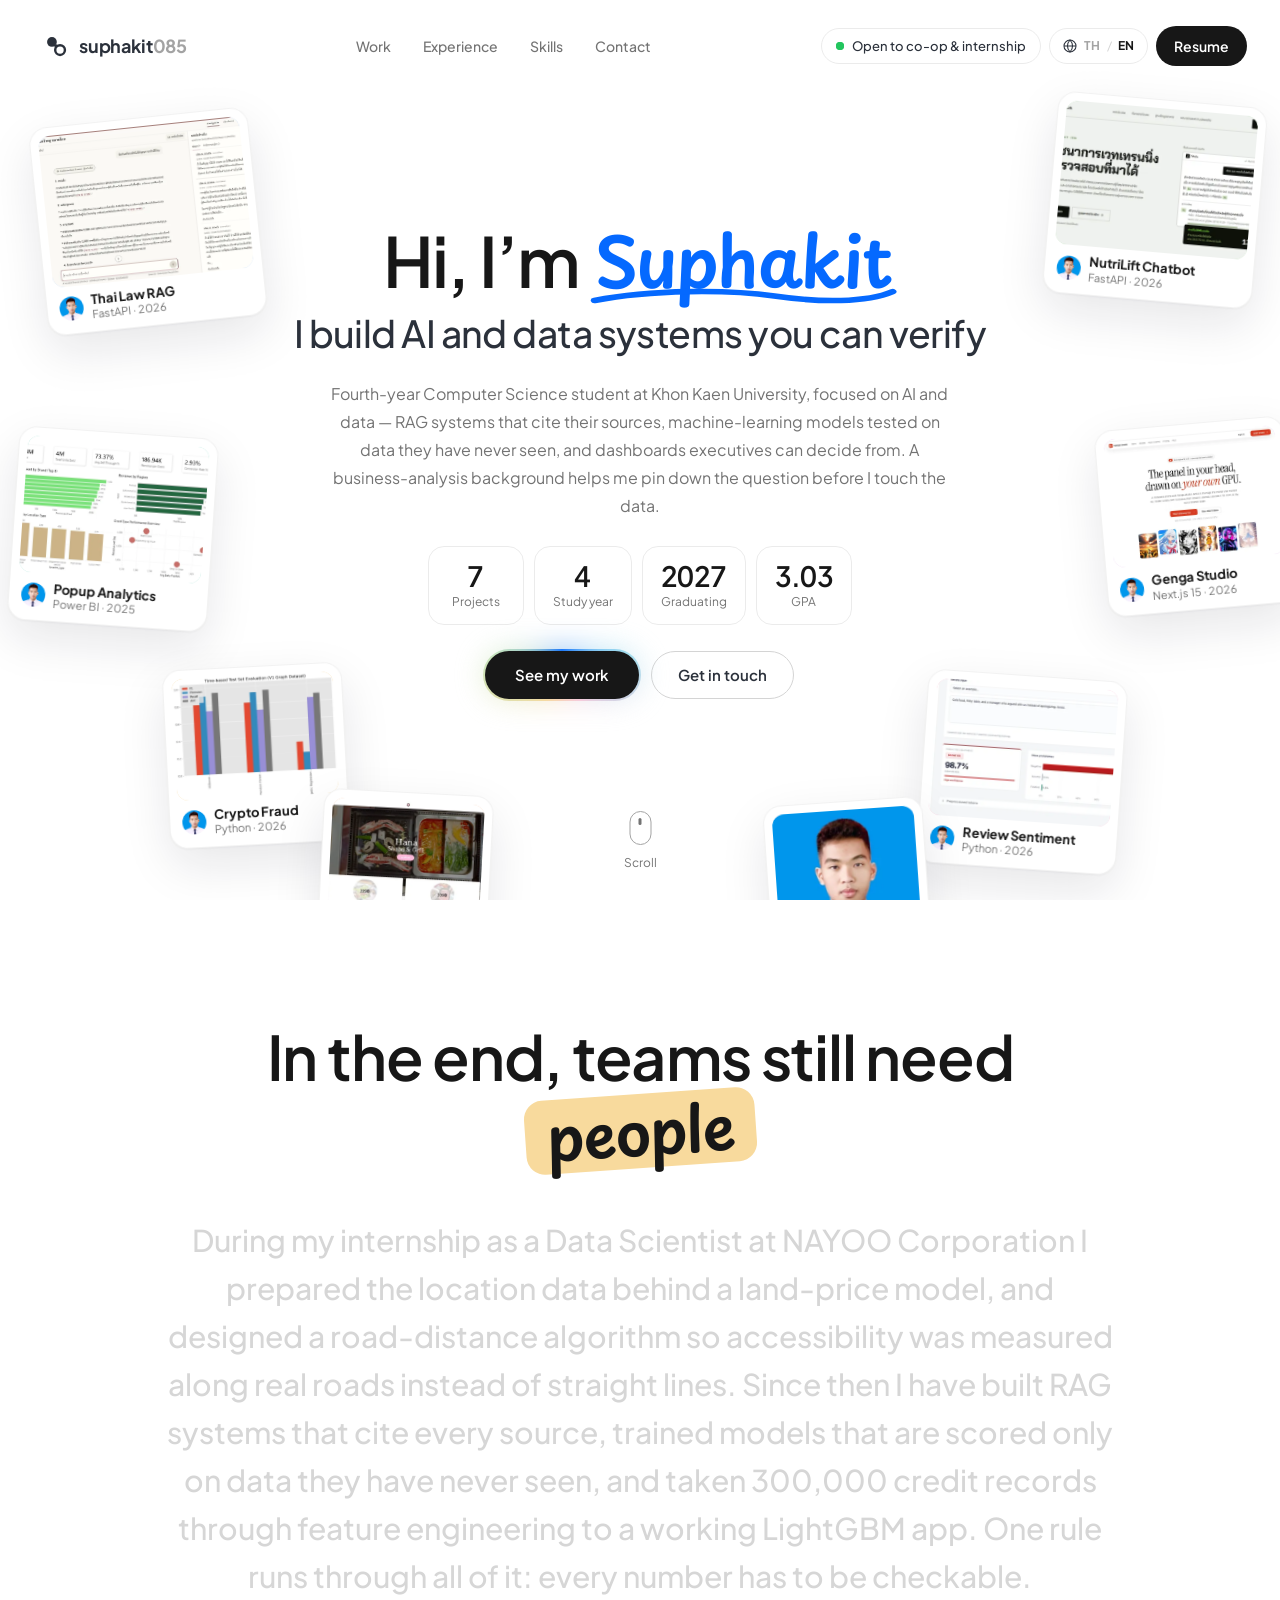
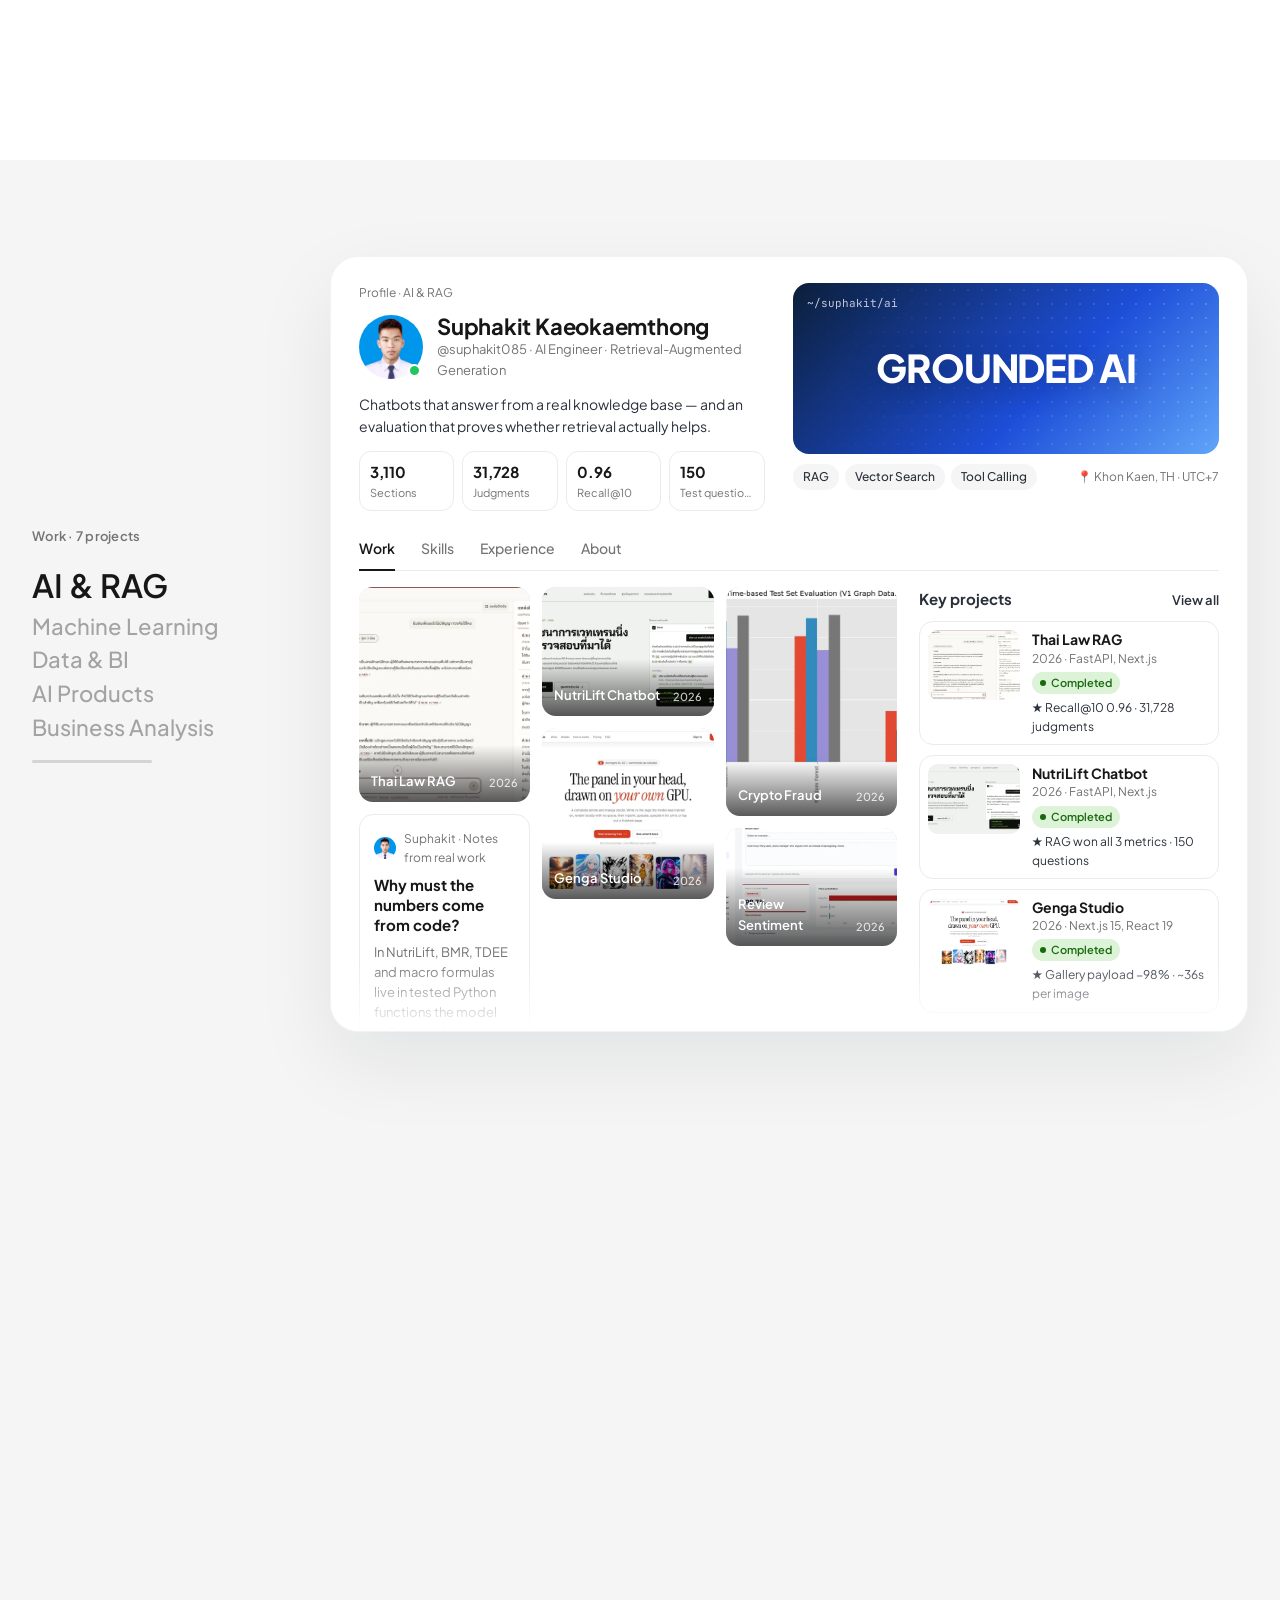
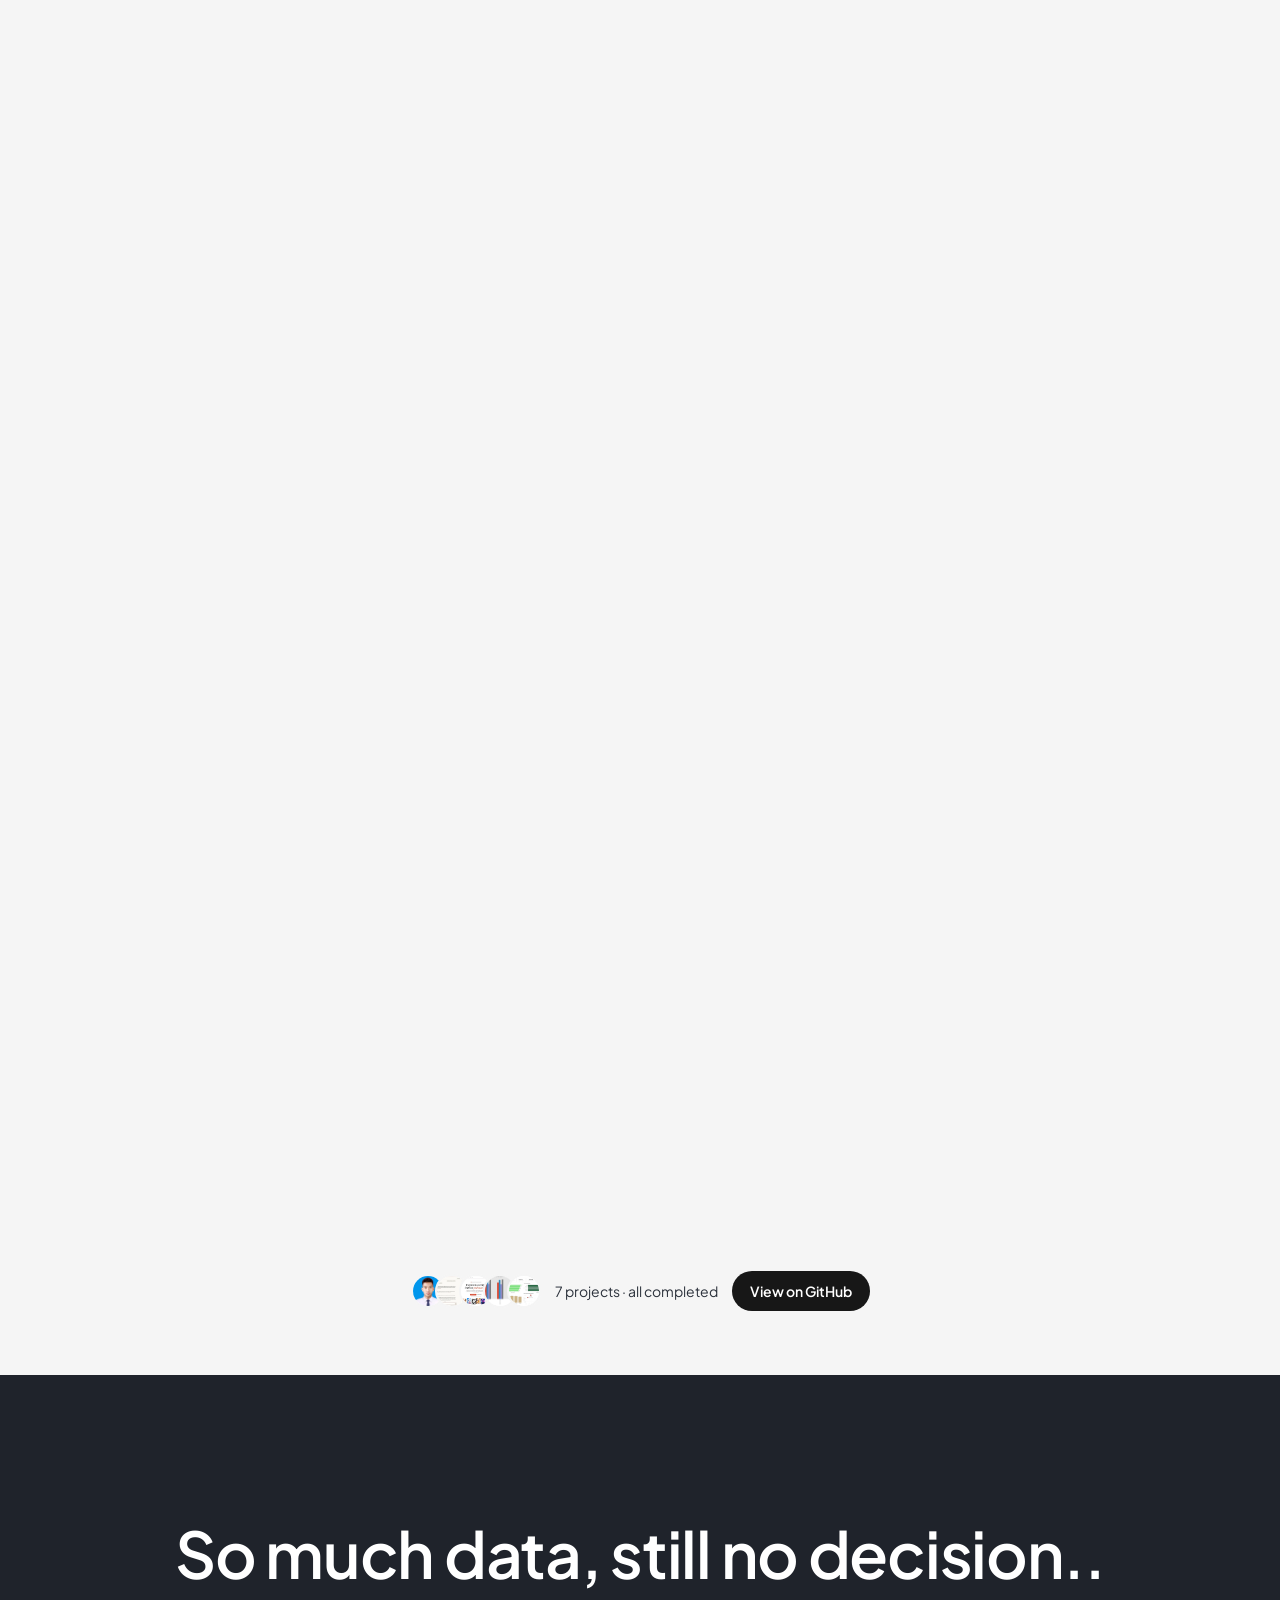
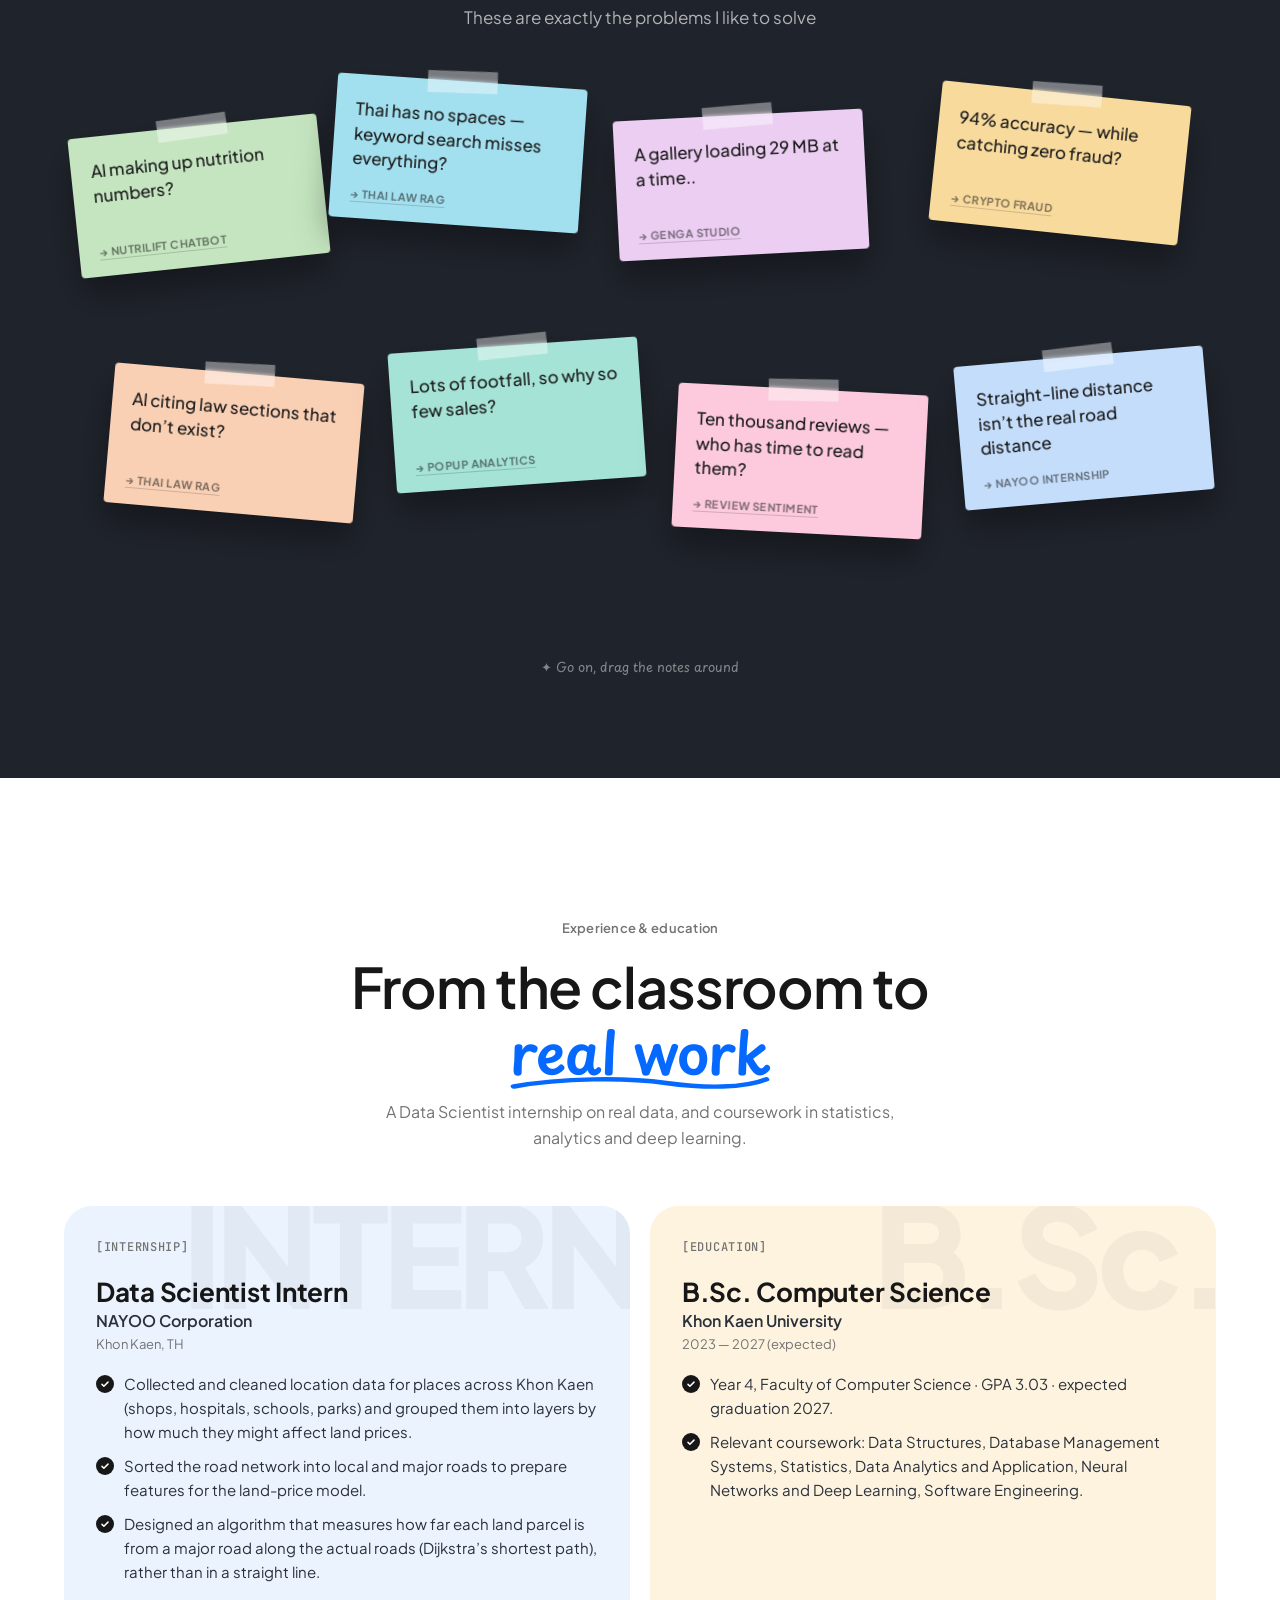
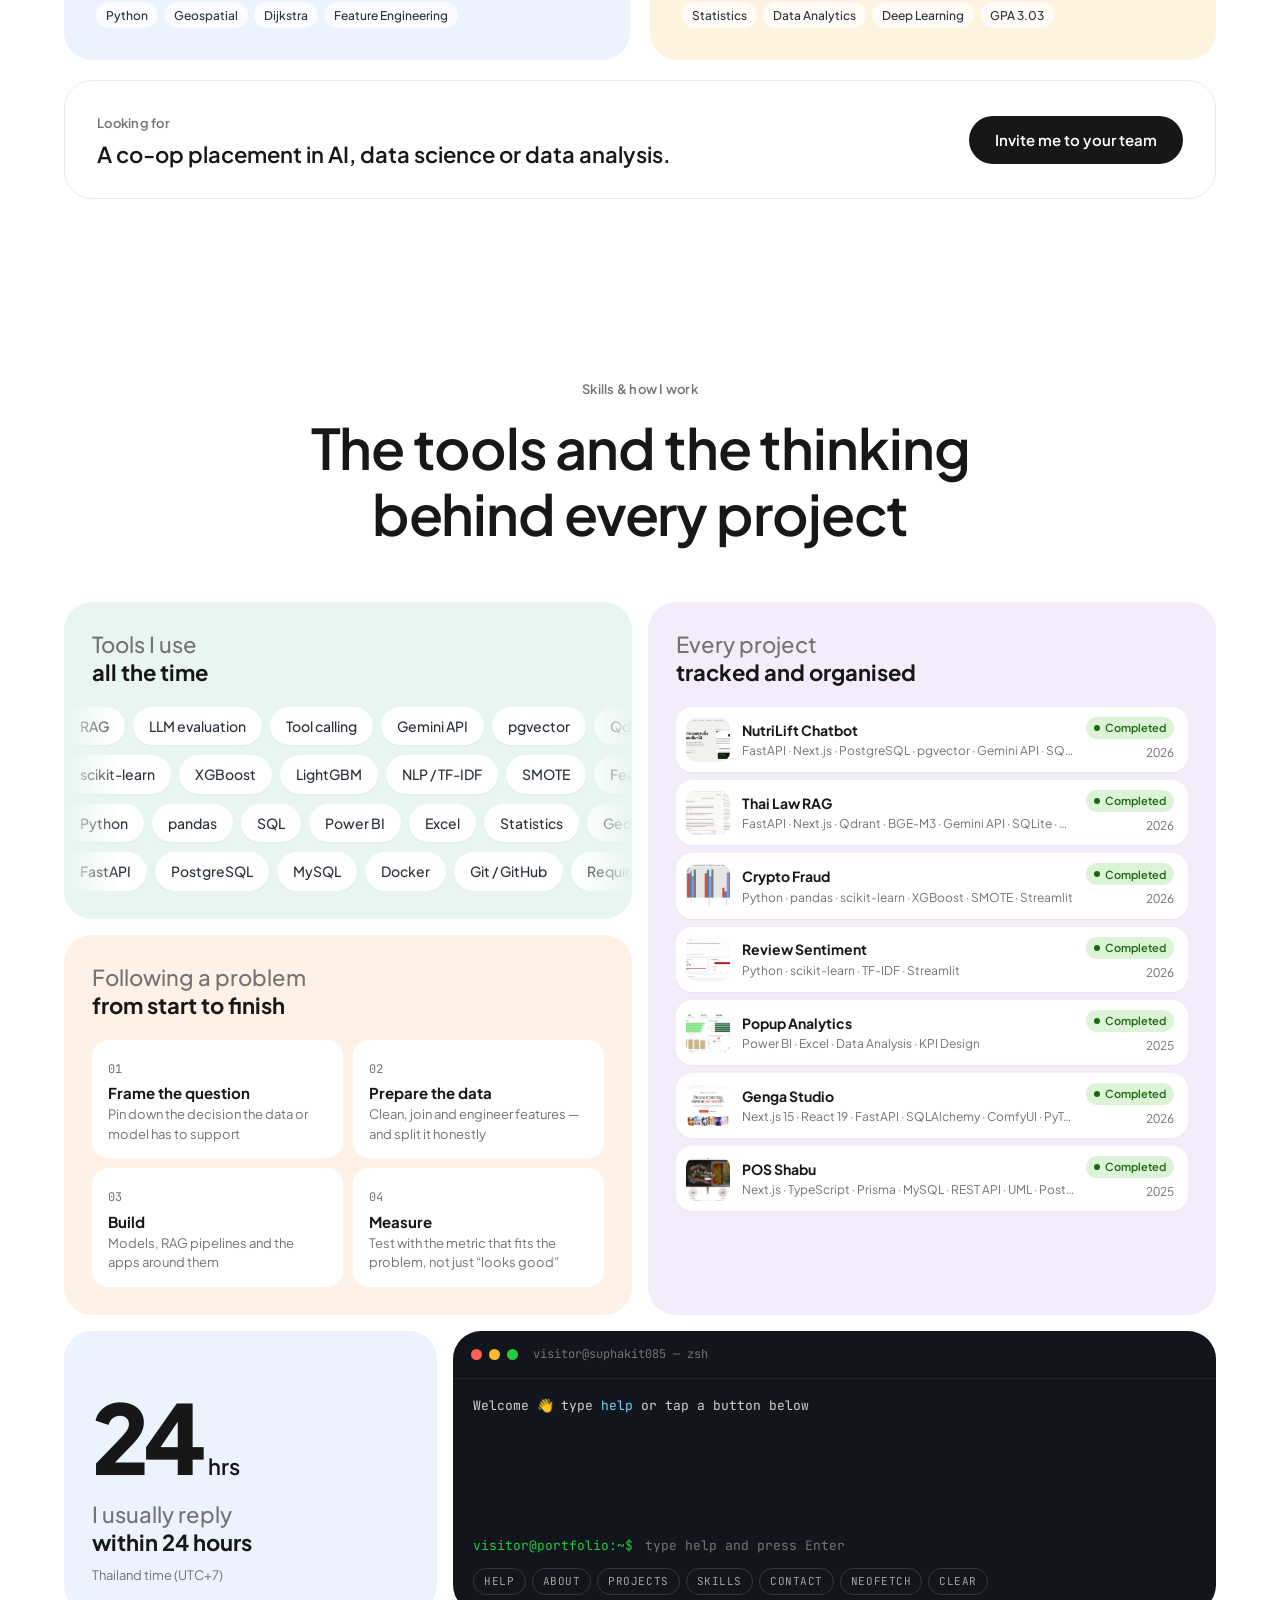
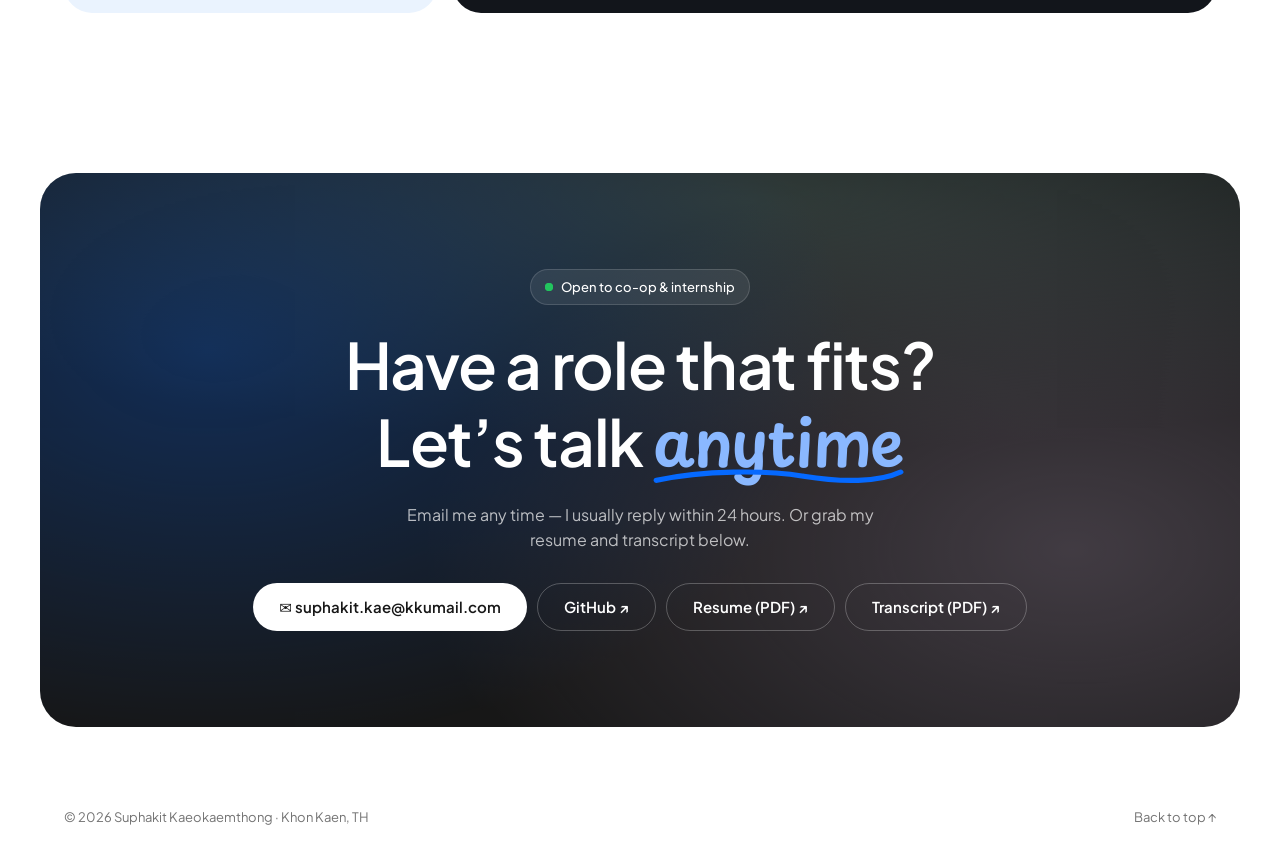
==== commit c025ed39: "Refocus the portfolio on AI & Data - New hero: "Hi, I'm Suphakit" with the name in the handwritten s" ====
--- a/index.html
+++ b/index.html
@@ -3,16 +3,16 @@
 <head>
   <meta charset="utf-8" />
   <meta name="viewport" content="width=device-width, initial-scale=1" />
-  <title>Suphakit Kaeokaemthong · Portfolio</title>
-  <meta name="description" content="Computer Science student at Khon Kaen University working across software engineering, data science and business analysis. 7 projects in RAG, ML, full-stack and BI." />
+  <title>Suphakit Kaeokaemthong · AI &amp; Data Portfolio</title>
+  <meta name="description" content="Computer Science student at Khon Kaen University focused on AI and data: RAG systems, machine learning, NLP and BI dashboards. 7 projects, open to co-op." />
   <meta name="author" content="Suphakit Kaeokaemthong" />
   <meta name="theme-color" content="#ffffff" />
   <link rel="canonical" href="https://suphakit.online/" />
 
   <meta property="og:type" content="profile" />
   <meta property="og:site_name" content="Suphakit Kaeokaemthong" />
-  <meta property="og:title" content="Suphakit Kaeokaemthong · Portfolio" />
-  <meta property="og:description" content="Turning messy data into clear decisions — CS student at Khon Kaen University, open to co-op & internship." />
+  <meta property="og:title" content="Suphakit Kaeokaemthong · AI &amp; Data Portfolio" />
+  <meta property="og:description" content="I build AI and data systems you can verify — CS student at Khon Kaen University, open to co-op & internship." />
   <meta property="og:url" content="https://suphakit.online/" />
   <meta property="og:image" content="https://suphakit.online/assets/og/og-home.jpg" />
   <meta property="og:image:width" content="1200" />
@@ -38,10 +38,10 @@
     "url": "https://suphakit.online/",
     "image": "https://suphakit.online/assets/img/portrait.jpg",
     "email": "mailto:suphakit.kae@kkumail.com",
-    "jobTitle": "Computer Science Student · Data & Business Analysis",
+    "jobTitle": "Computer Science Student · AI & Data",
     "alumniOf": { "@type": "CollegeOrUniversity", "name": "Khon Kaen University" },
     "address": { "@type": "PostalAddress", "addressLocality": "Khon Kaen", "addressCountry": "TH" },
-    "knowsAbout": ["Business Analysis", "Data Science", "Machine Learning", "Retrieval-Augmented Generation", "Python", "SQL", "Power BI", "Next.js", "FastAPI"],
+    "knowsAbout": ["Artificial Intelligence", "Retrieval-Augmented Generation", "Large Language Models", "Machine Learning", "Natural Language Processing", "Data Science", "Data Analysis", "Python", "SQL", "Power BI"],
     "sameAs": ["https://github.com/suphakit085"]
   }
   </script>
@@ -79,7 +79,7 @@
       <div class="hero-cards" id="heroCards" aria-hidden="true"></div>
 
       <div class="hero-copy">
-        <h1 id="hero-title" class="hero-title" data-i18n-html="hero.title"><span class="line">Turning messy data</span><span class="line">into clear decisions</span></h1>
+        <h1 id="hero-title" class="hero-title" data-i18n-html="hero.title"><span class="line">Hi, I’m Suphakit</span><span class="line">I build AI and data systems you can verify</span></h1>
         <p class="hero-sub" data-bind="intro"></p>
 
         <div class="stat-chips" id="heroStats"></div>
@@ -153,7 +153,7 @@
     <section class="bento-wrap" id="skills" aria-labelledby="bento-title">
       <div class="section-head">
         <span class="eyebrow" data-i18n="skills.eyebrow">Skills &amp; how I work</span>
-        <h2 id="bento-title" data-i18n-html="skills.title">Business side and data side — I cover both</h2>
+        <h2 id="bento-title" data-i18n-html="skills.title">The tools and the thinking behind every project</h2>
       </div>
       <div class="bento">
         <article class="tile tile-stack reveal">
--- a/assets/css/style.css
+++ b/assets/css/style.css
@@ -191,14 +191,15 @@
   transform: translateY(calc(var(--p) * -40px));
 }
 .hero-title {
-  font-size: clamp(34px, 5.3vw, 78px);
+  font-size: clamp(40px, 5.4vw, 84px);
   font-weight: 600; line-height: 1.12; letter-spacing: -.025em;
   color: var(--ink-strong);
 }
 .hero-title .line { display: block; white-space: nowrap; animation: blurIn 1.1s var(--ease-out) both; }
-.hero-title .line + .line { animation-delay: .15s; }
+.hero-title .line + .line { animation-delay: .15s; font-size: .54em; font-weight: 500; letter-spacing: -.015em; color: var(--ink); margin-top: .35em; }
 @keyframes blurIn { from { opacity: 0; filter: blur(14px); transform: translateY(16px); } }
 .hero-title .hand { padding: 0 .08em; }
+.hero-title .nw { white-space: nowrap; }
 
 .scribble {
   position: absolute; left: 0; right: 0; bottom: -.12em; width: 100%; height: .32em;
@@ -736,7 +737,8 @@
   .hcard-meta { display: none; }
   .hcard.hide-sm { display: none; }
   .hero-copy { margin-top: 120px; }
-  .hero-title { font-size: clamp(30px, 9vw, 44px); }
+  .hero-title { font-size: clamp(38px, 12vw, 56px); }
+  .hero-title .line + .line { font-size: .48em; }
   .hero-title .line { white-space: normal; }
   .stat-chips { display: grid; grid-template-columns: repeat(4, minmax(0, 1fr)); gap: 6px; width: 100%; }
   .pj-stats { grid-template-columns: repeat(2, minmax(0, 1fr)); }
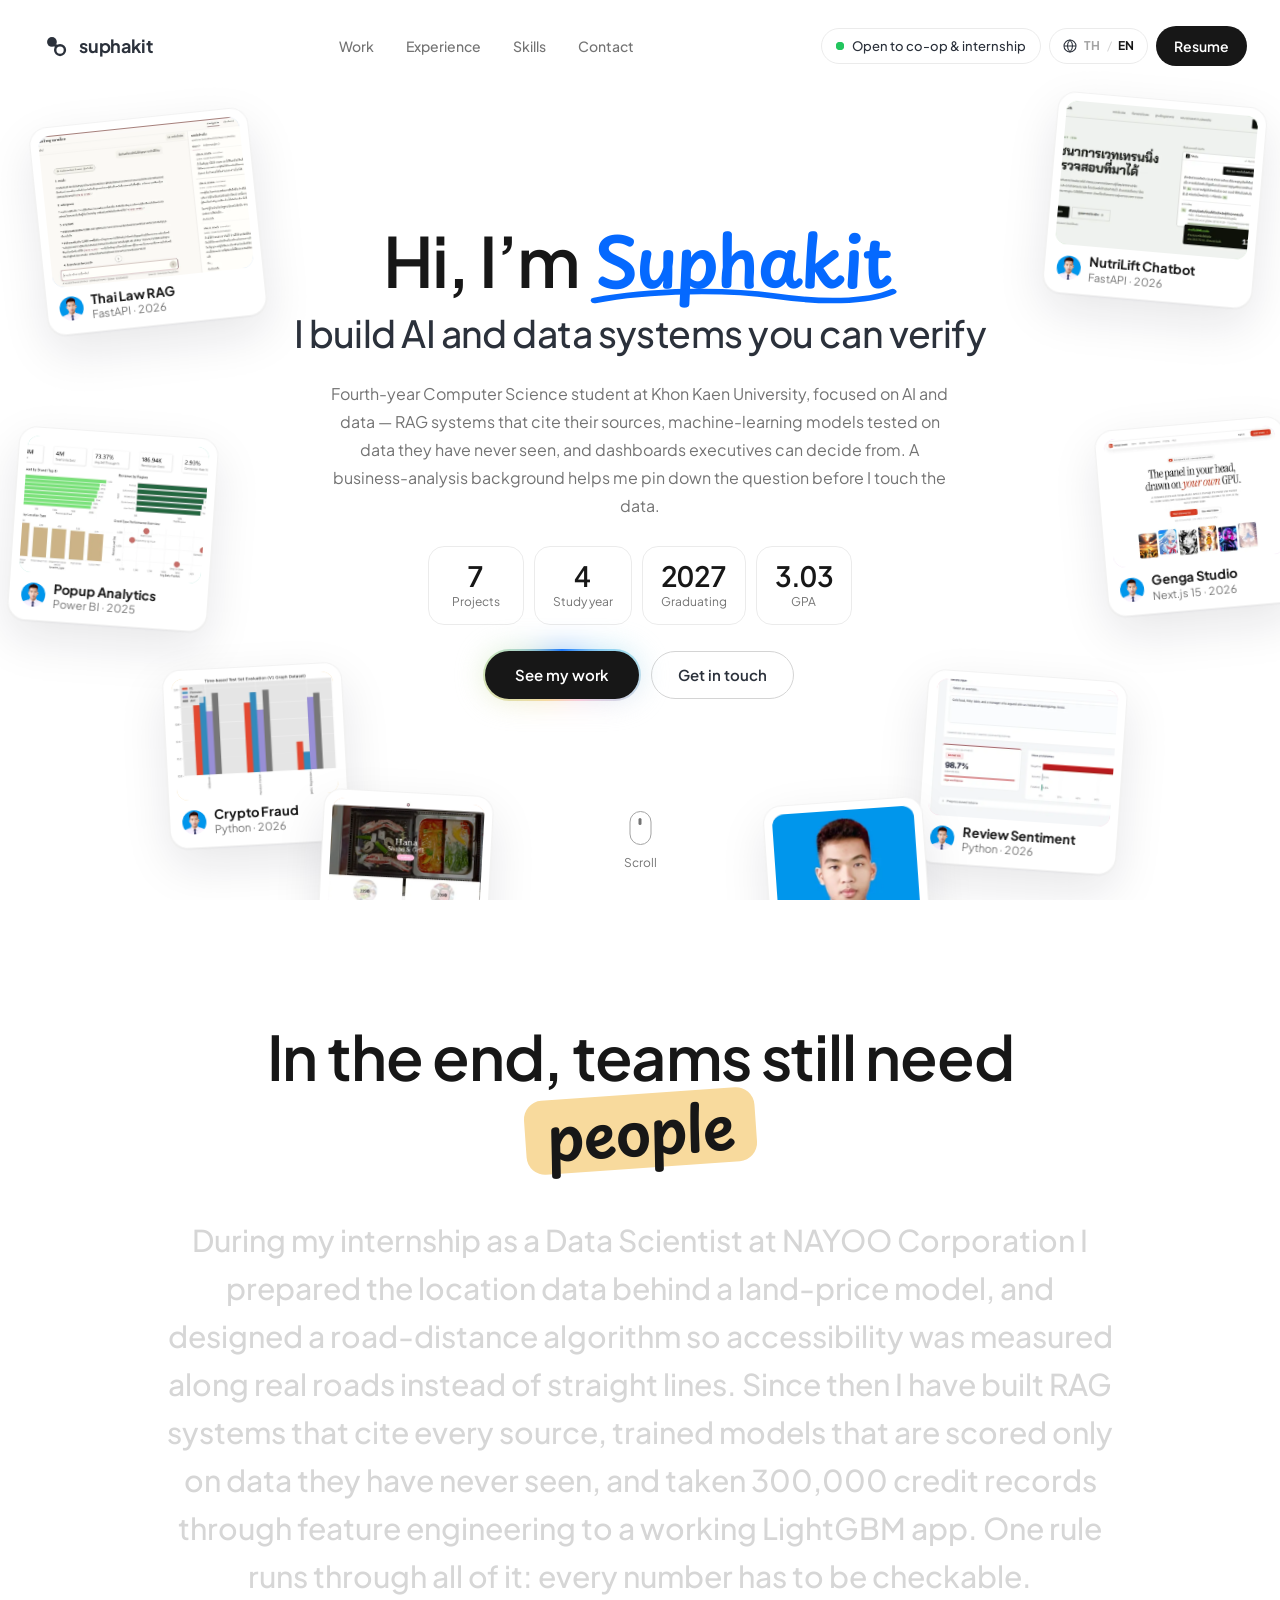
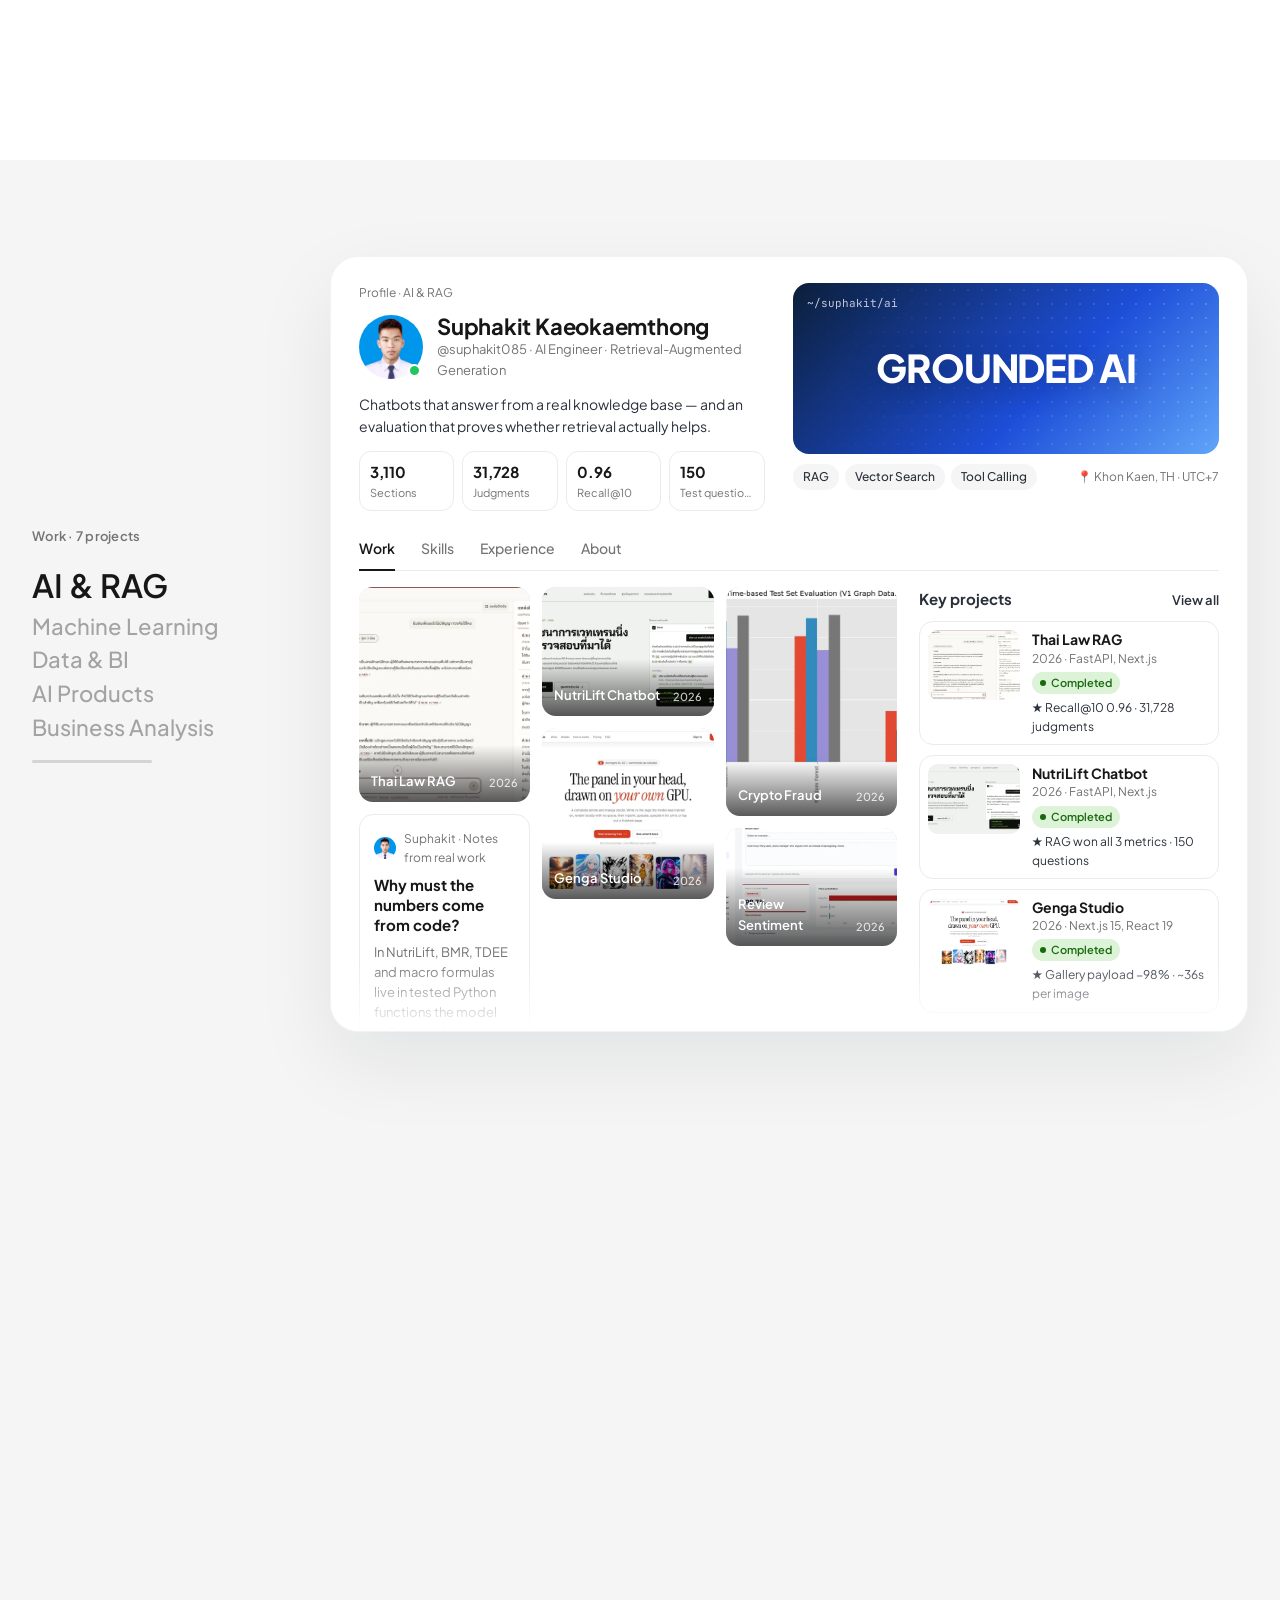
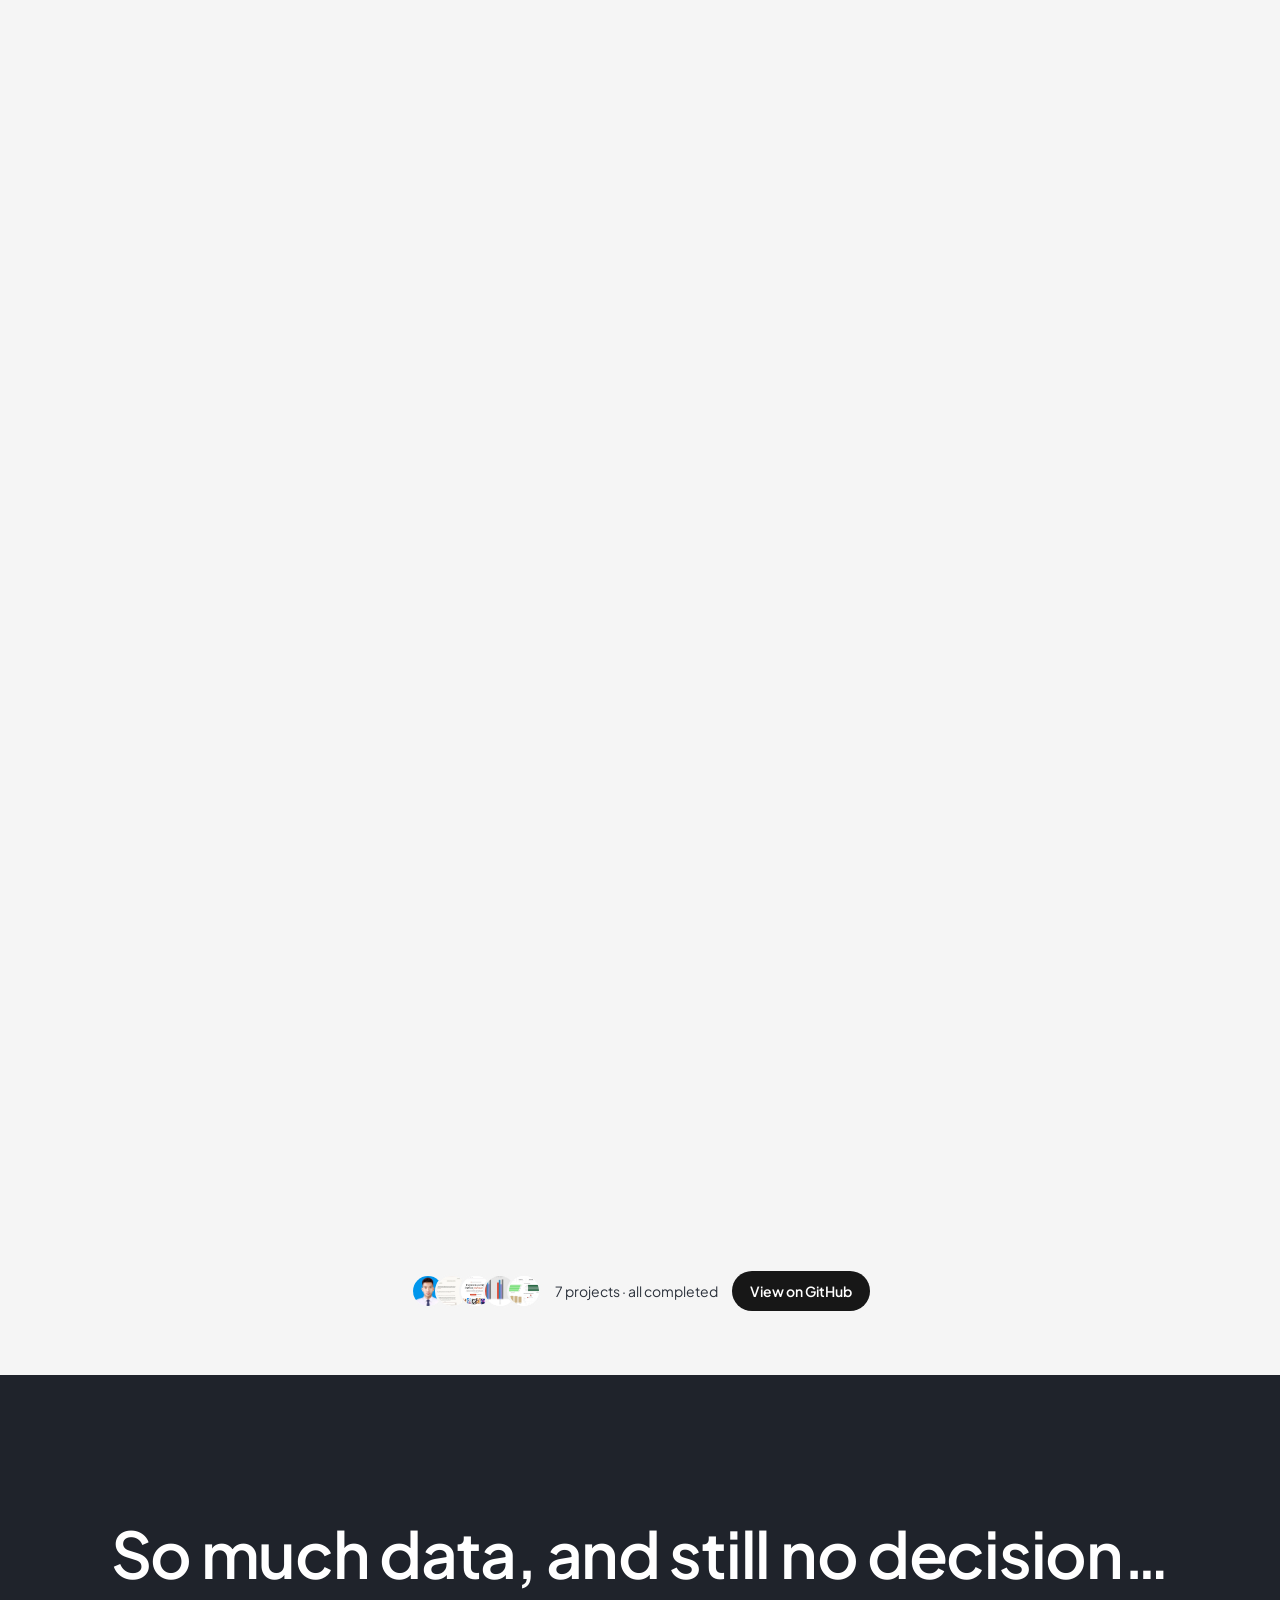
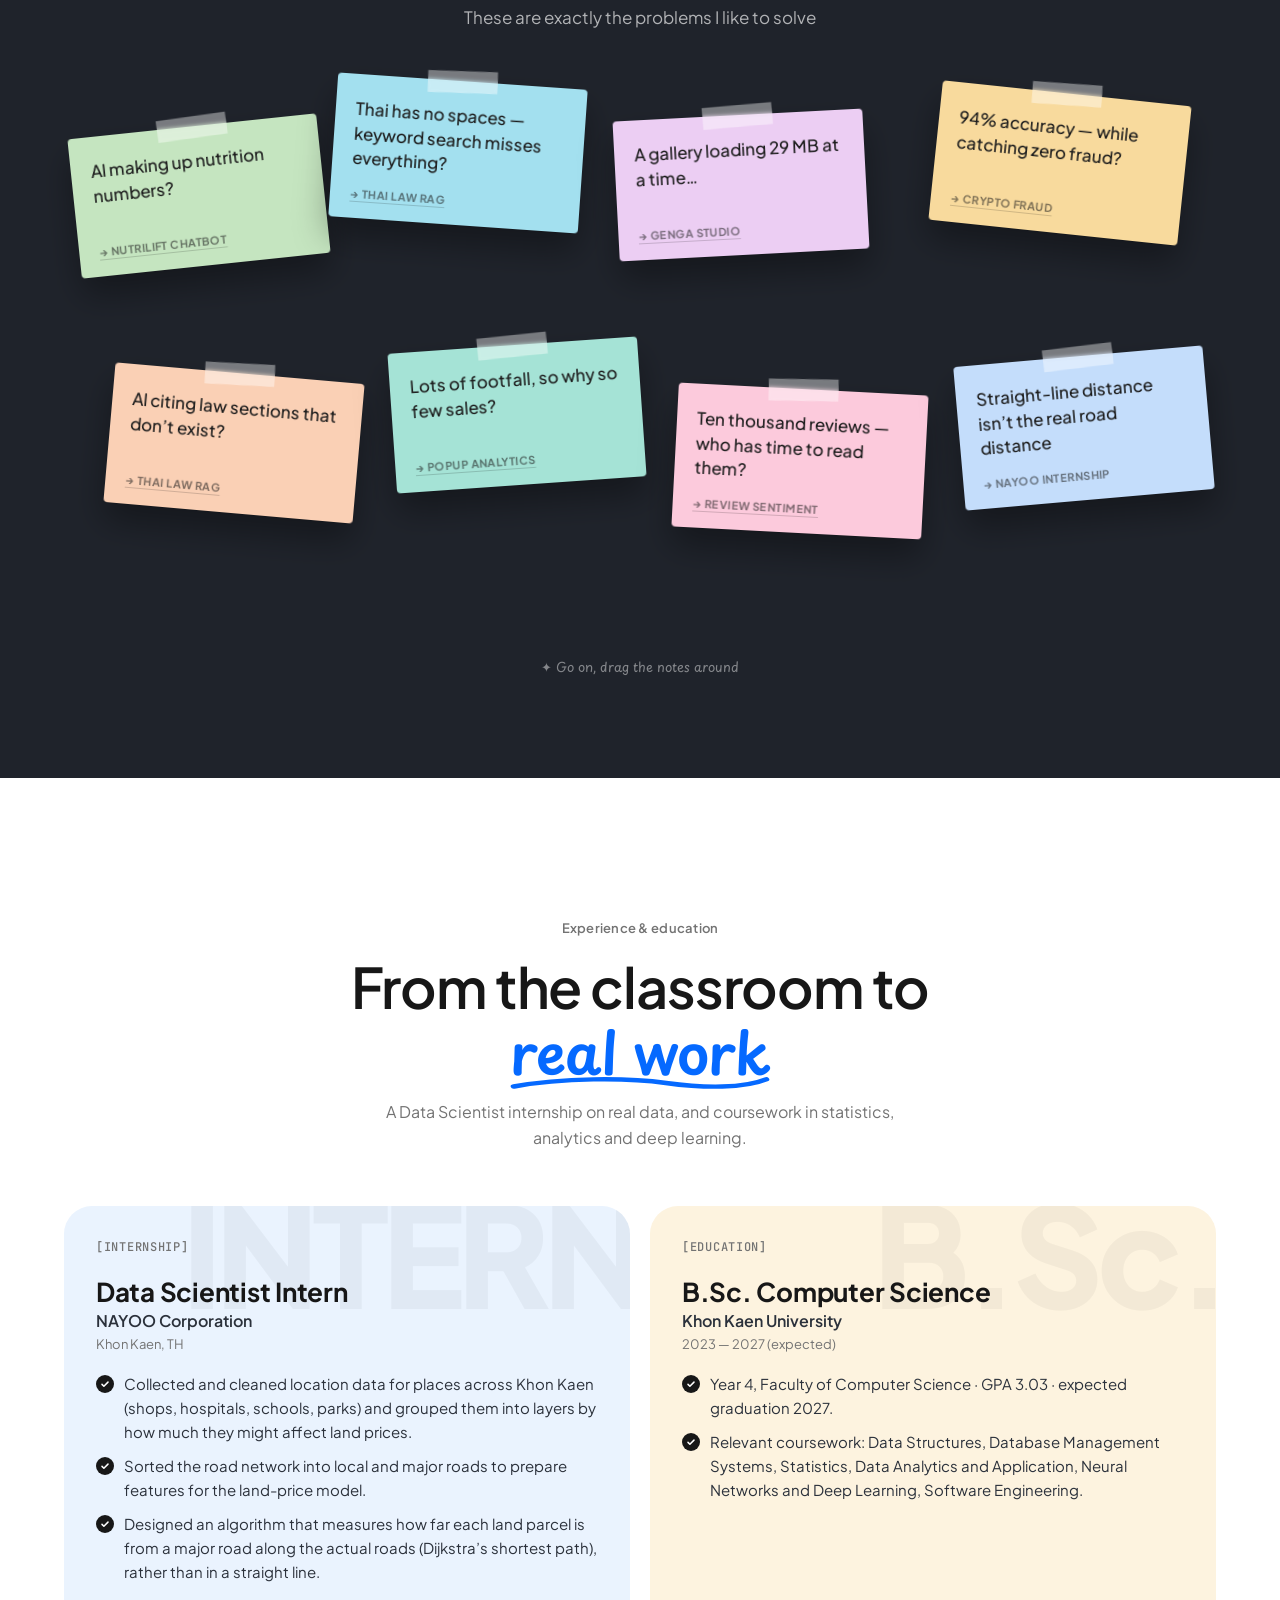
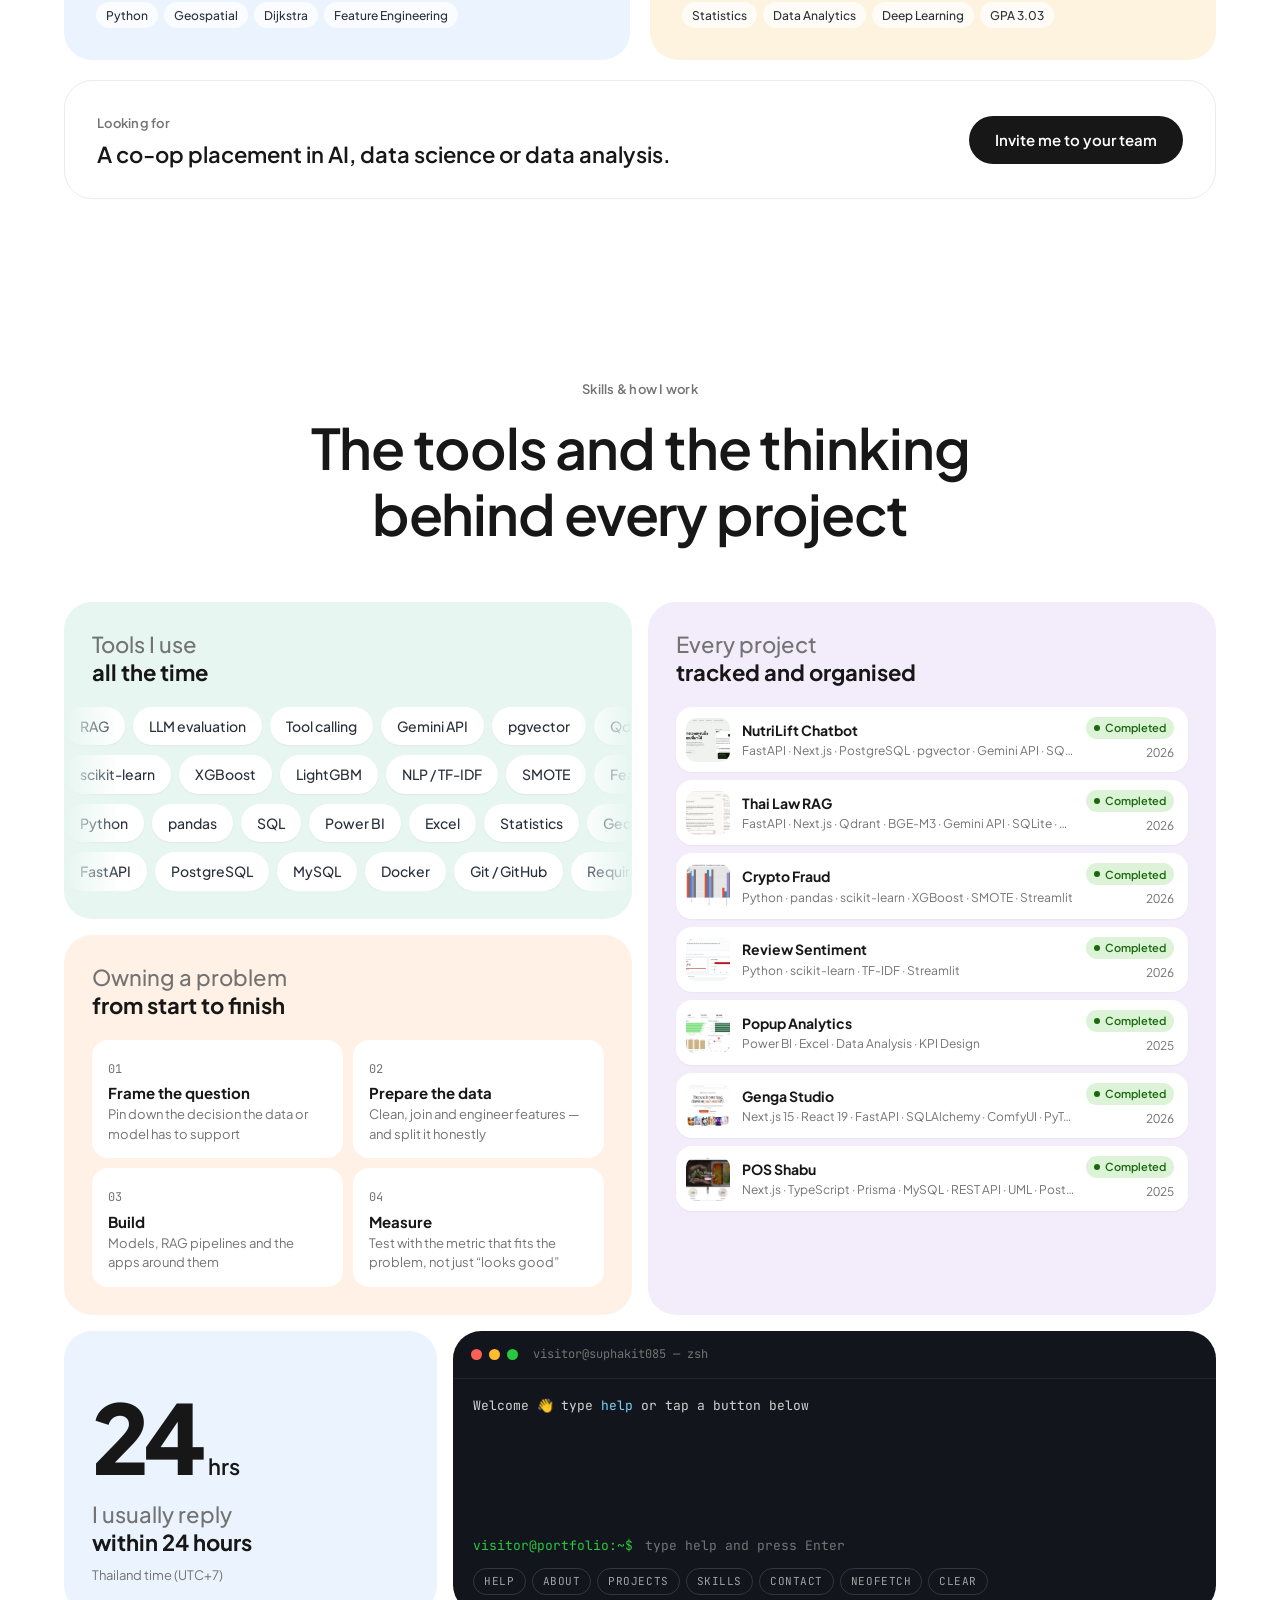
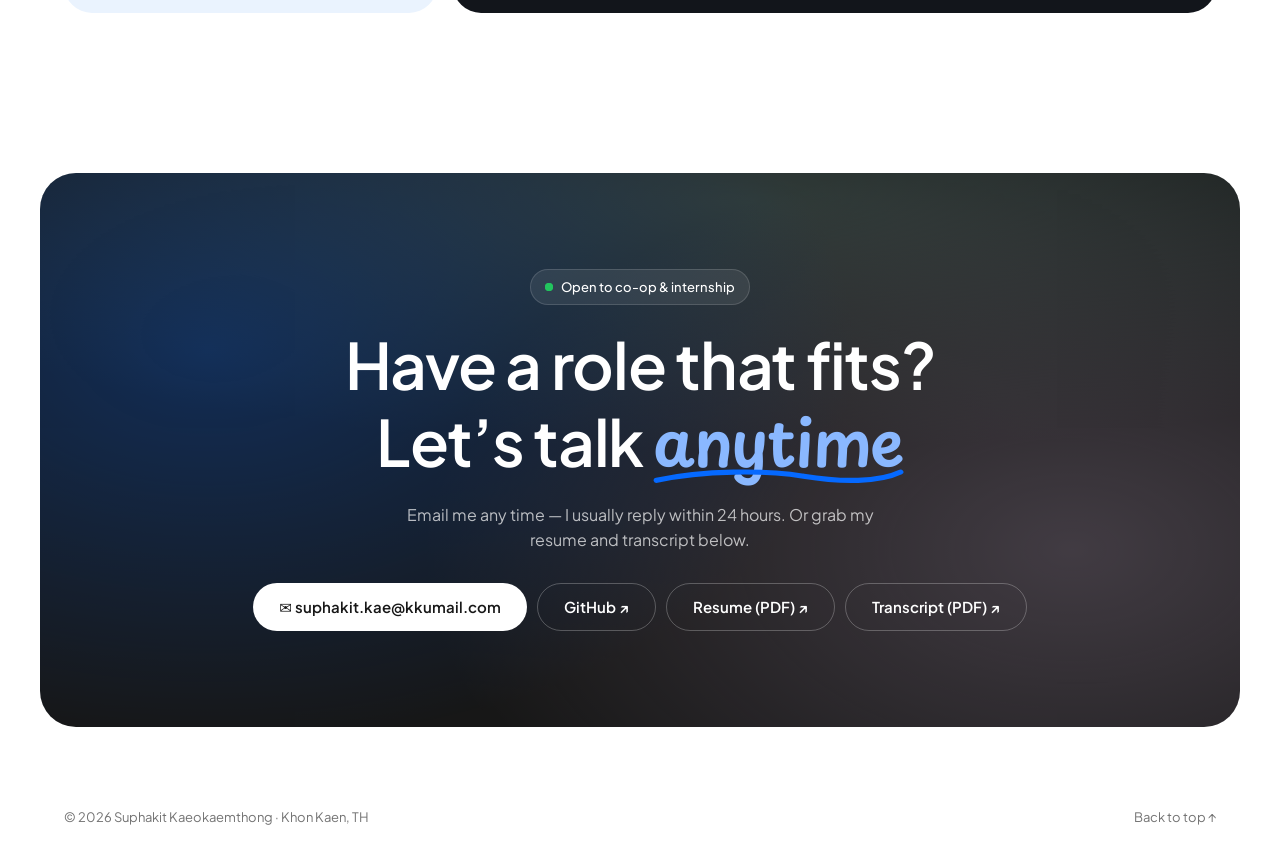
==== commit df3e27cb: "Shorten logo to "suphakit" and polish Thai copy - Logo now reads "suphakit" on every page - Fix typo" ====
--- a/index.html
+++ b/index.html
@@ -54,7 +54,7 @@
     <div class="nav-bar">
       <a class="nav-logo" href="/" data-i18n-attr="aria-label:nav.home" aria-label="Back to home">
         <svg viewBox="0 0 32 32" width="26" height="26" aria-hidden="true"><circle cx="11" cy="11" r="6" fill="currentColor"/><circle cx="21" cy="21" r="6" fill="none" stroke="currentColor" stroke-width="3"/><path d="M15.5 16.5l1-1" stroke="currentColor" stroke-width="3" stroke-linecap="round"/></svg>
-        <span>suphakit<span class="muted">085</span></span>
+        <span>suphakit</span>
       </a>
       <nav class="nav-links" aria-label="Main">
         <a href="#work" data-i18n="nav.work">Work</a>
@@ -125,7 +125,7 @@
     <!-- ============ PROBLEMS / STICKY NOTES ============ -->
     <section class="pain" id="pain" aria-labelledby="pain-title">
       <div class="pain-head">
-        <h2 id="pain-title" data-i18n="pain.title">So much data, still no decision..</h2>
+        <h2 id="pain-title" data-i18n="pain.title">So much data, and still no decision…</h2>
         <p data-i18n="pain.sub">These are exactly the problems I like to solve</p>
       </div>
       <div class="notes" id="notes"></div>
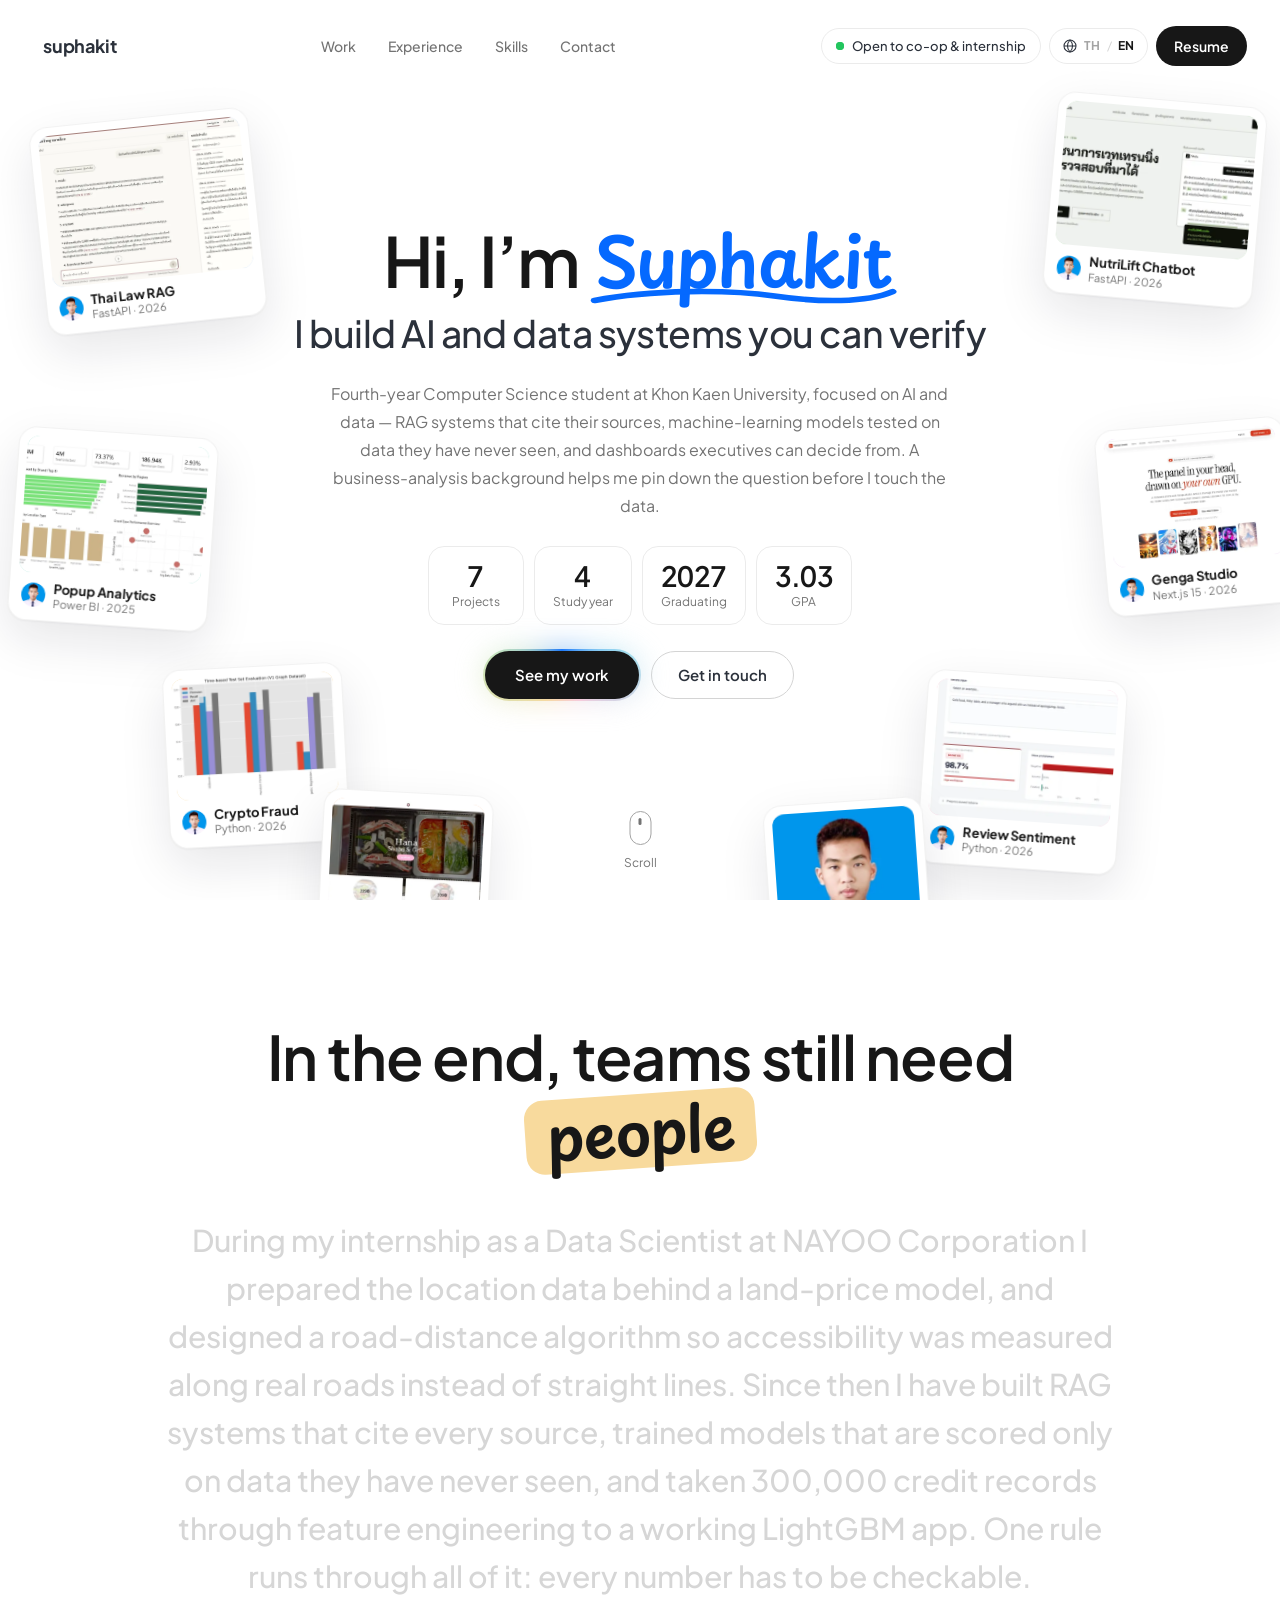
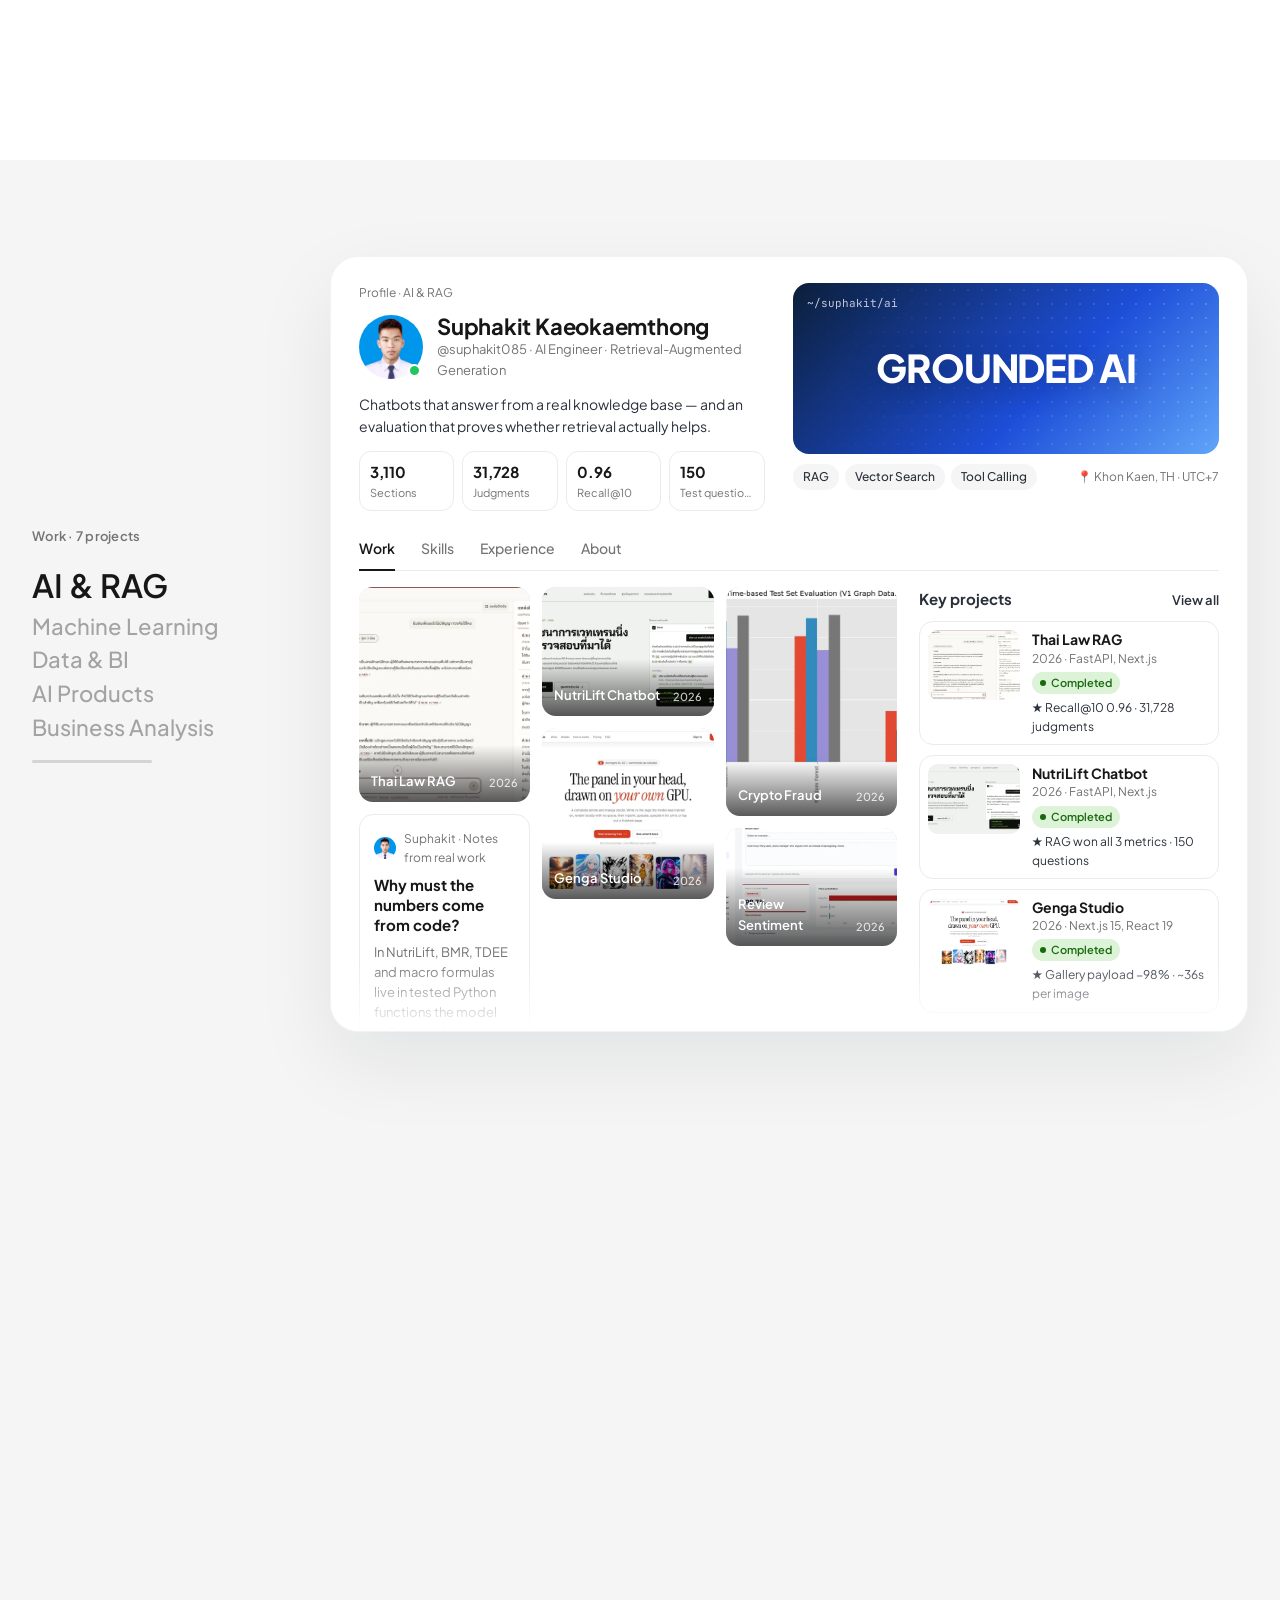
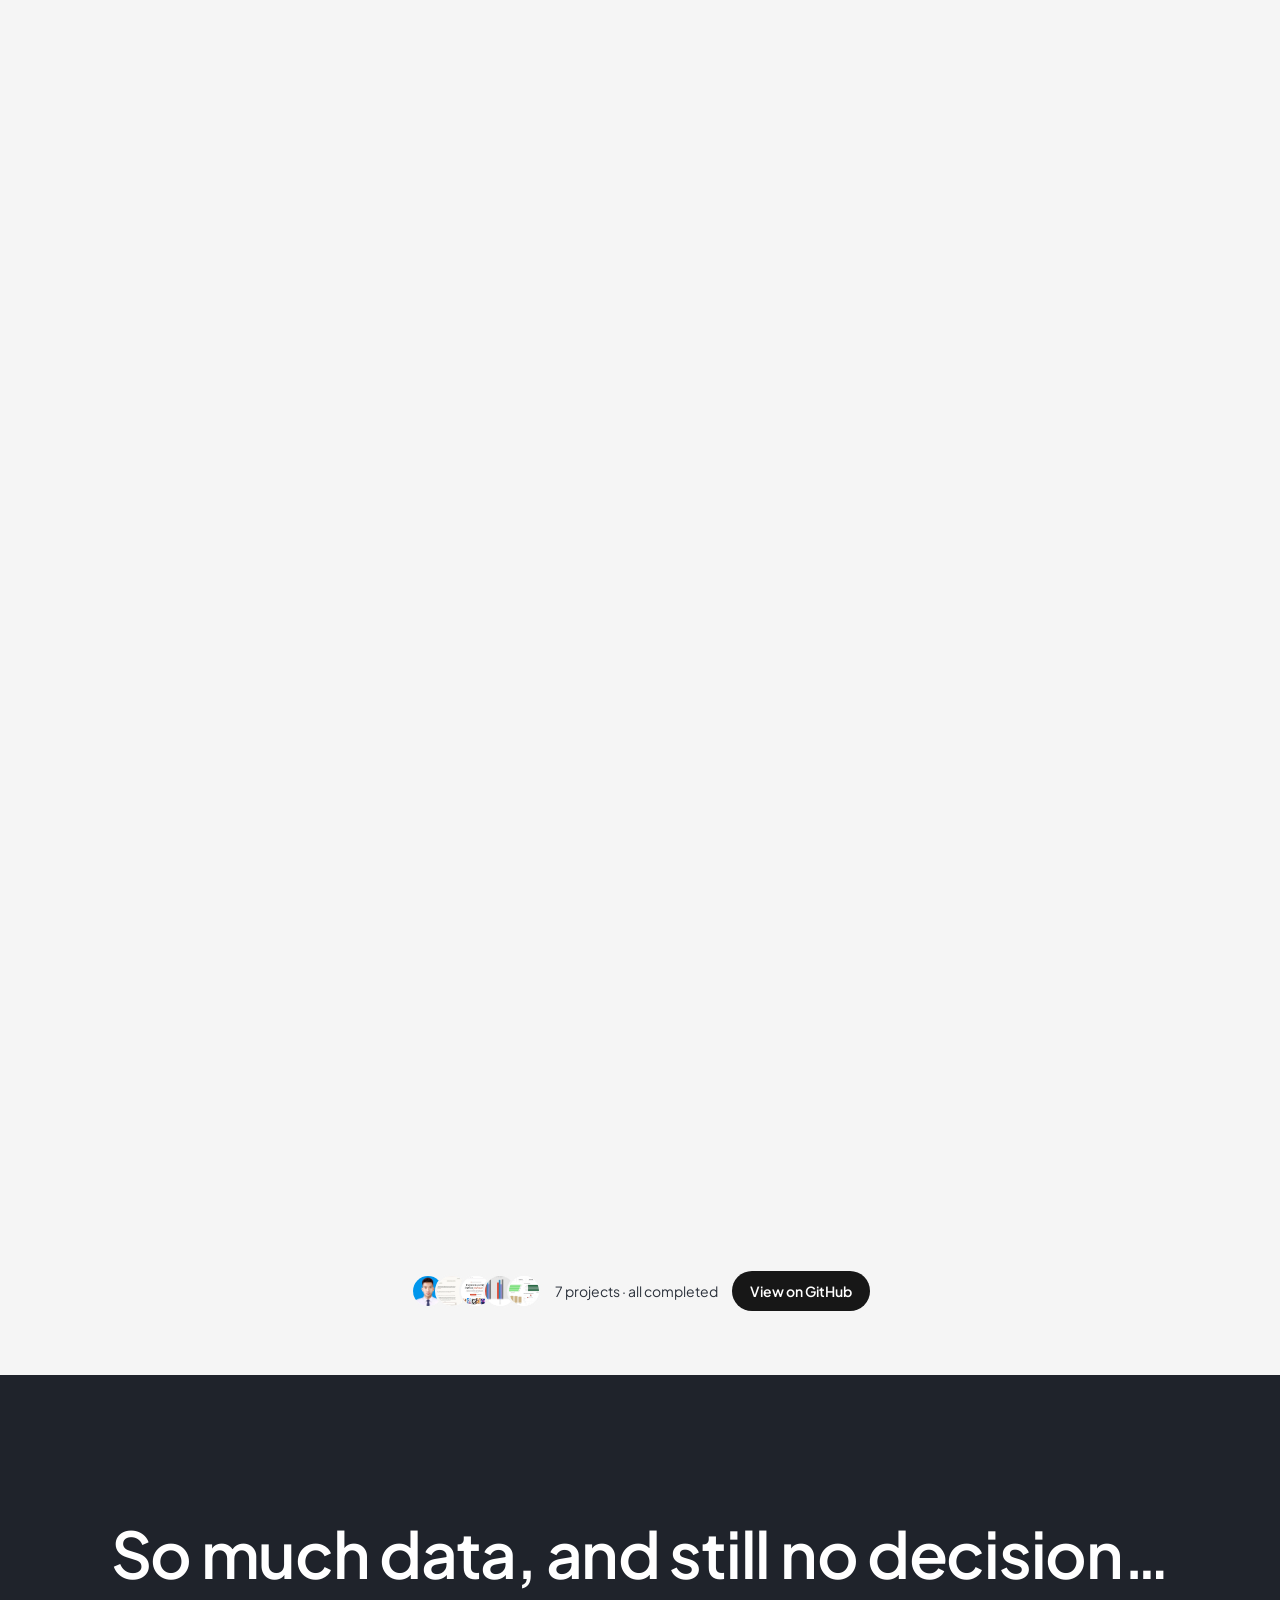
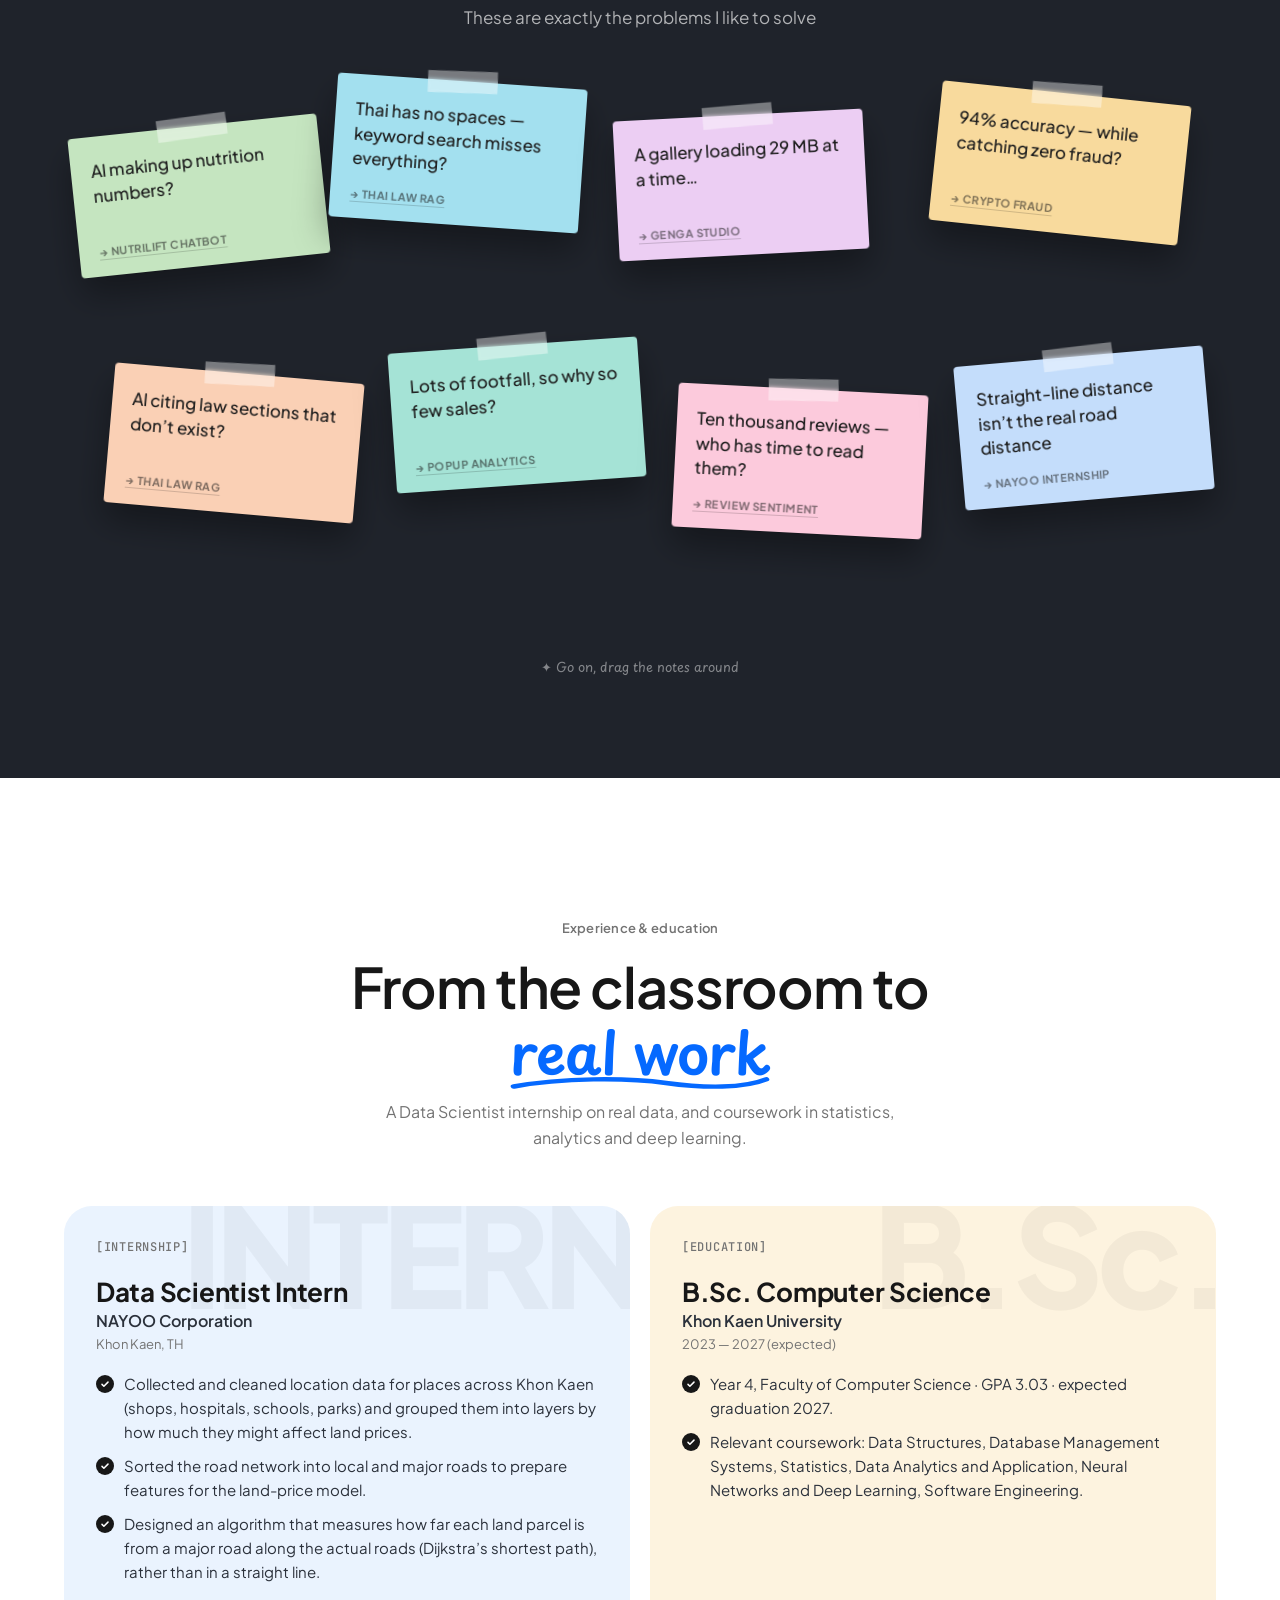
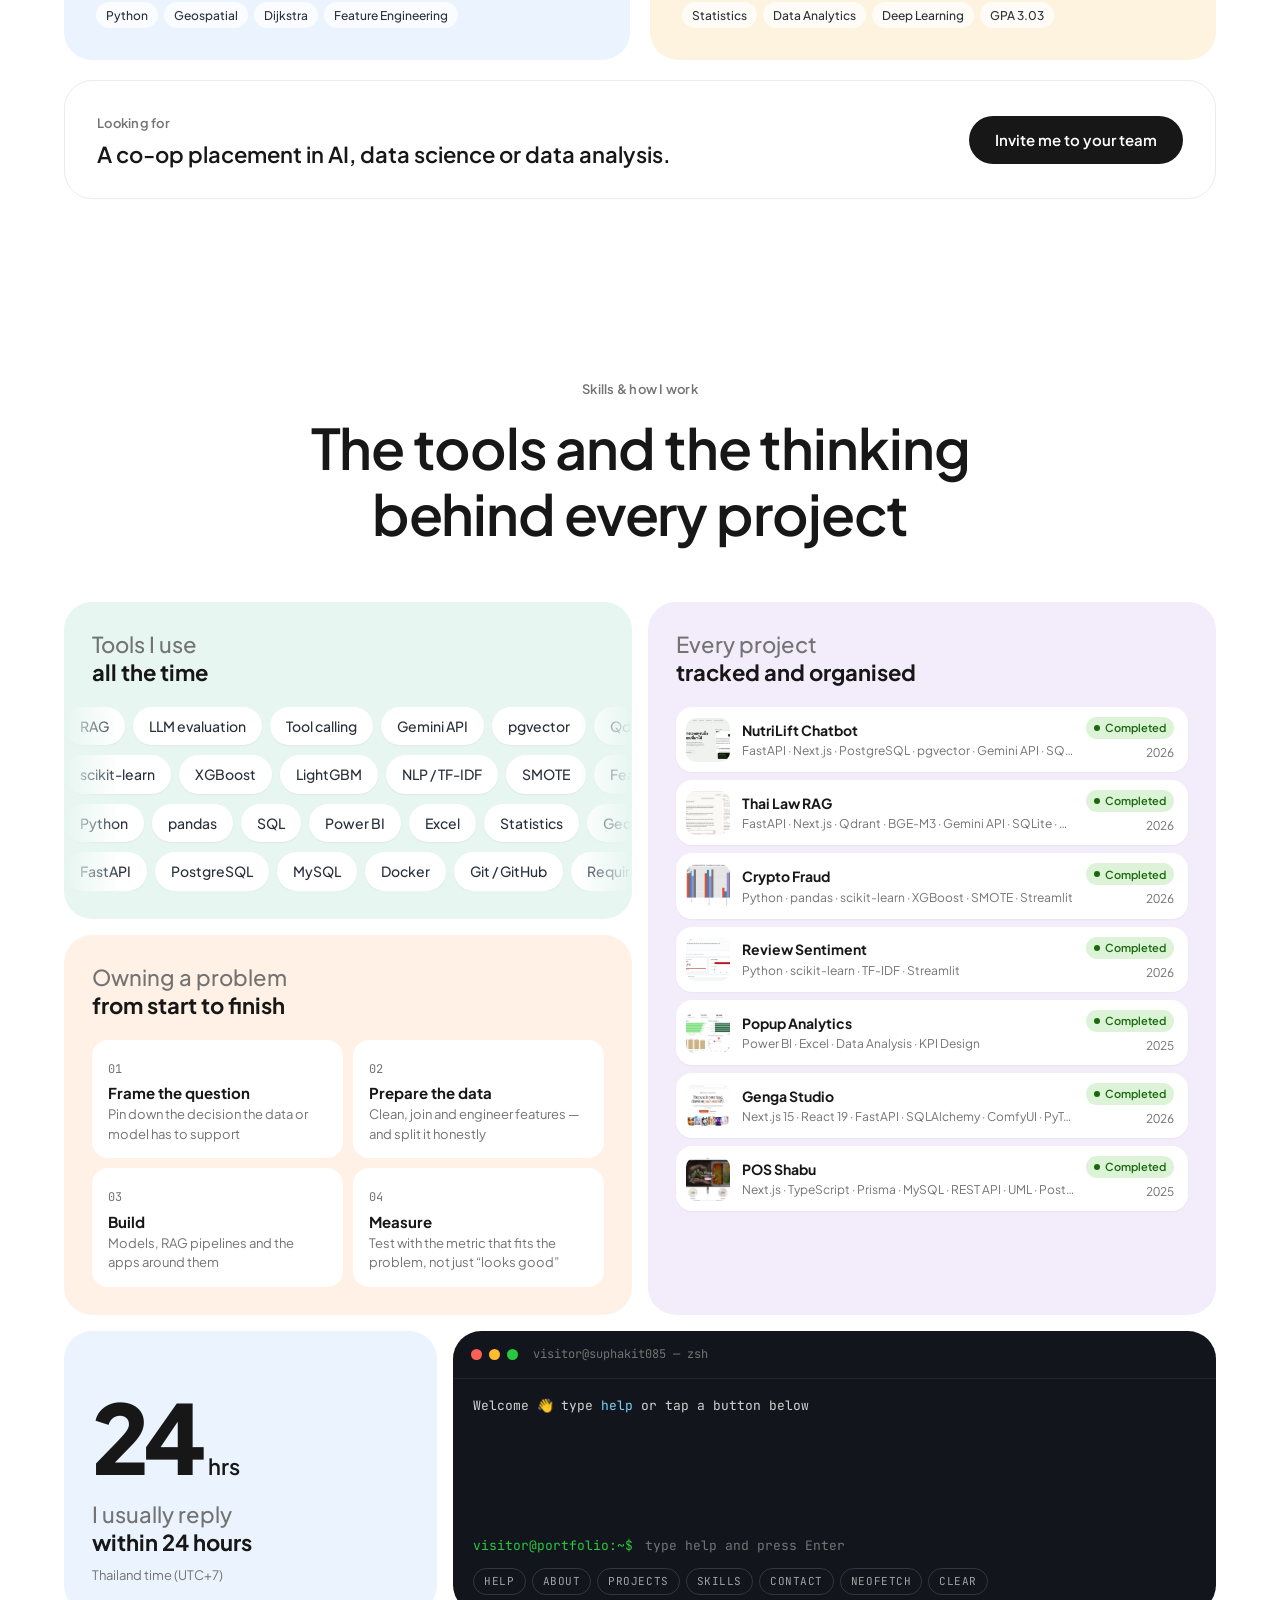
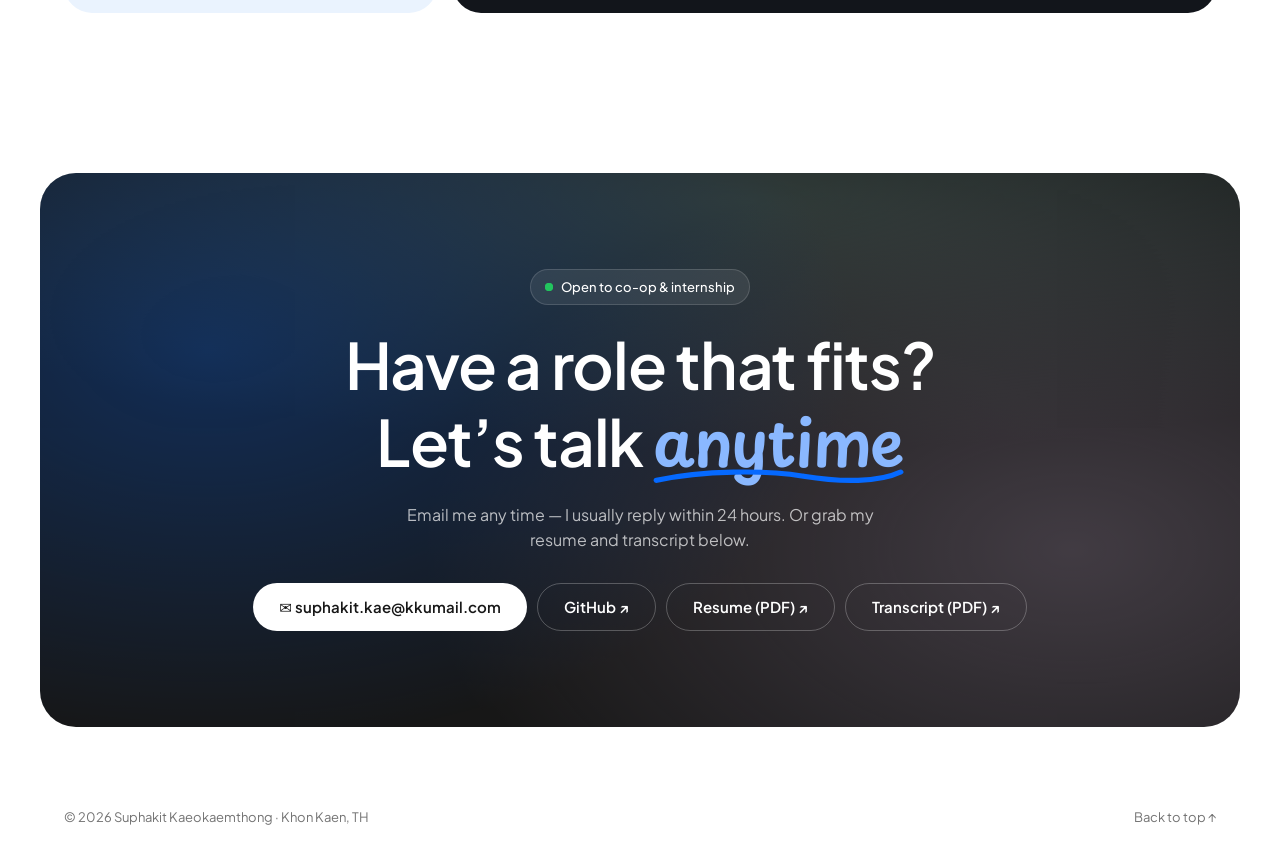
==== commit a67cdd63: "Remove the logo icon from the nav The nav logo is now just the word "suphakit" on the home page, pro" ====
--- a/index.html
+++ b/index.html
@@ -53,7 +53,6 @@
   <header class="nav" id="nav">
     <div class="nav-bar">
       <a class="nav-logo" href="/" data-i18n-attr="aria-label:nav.home" aria-label="Back to home">
-        <svg viewBox="0 0 32 32" width="26" height="26" aria-hidden="true"><circle cx="11" cy="11" r="6" fill="currentColor"/><circle cx="21" cy="21" r="6" fill="none" stroke="currentColor" stroke-width="3"/><path d="M15.5 16.5l1-1" stroke="currentColor" stroke-width="3" stroke-linecap="round"/></svg>
         <span>suphakit</span>
       </a>
       <nav class="nav-links" aria-label="Main">
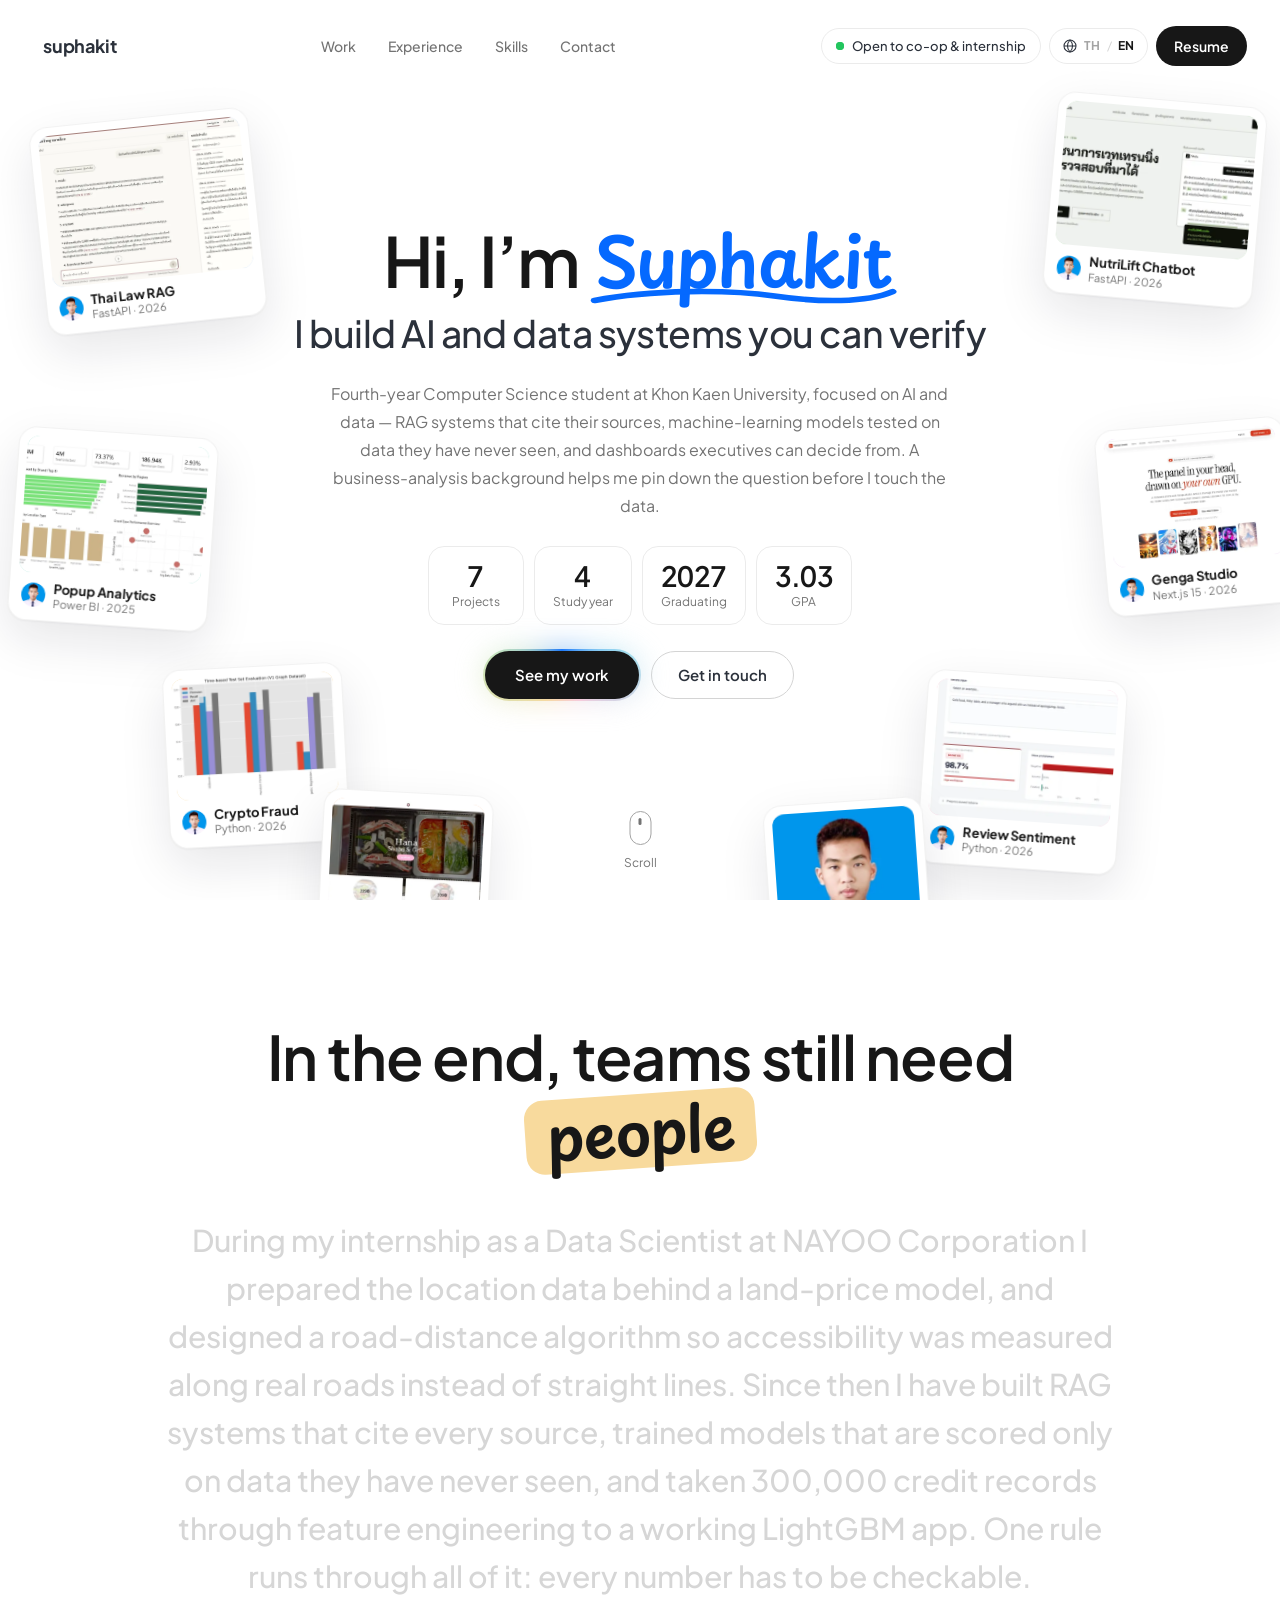
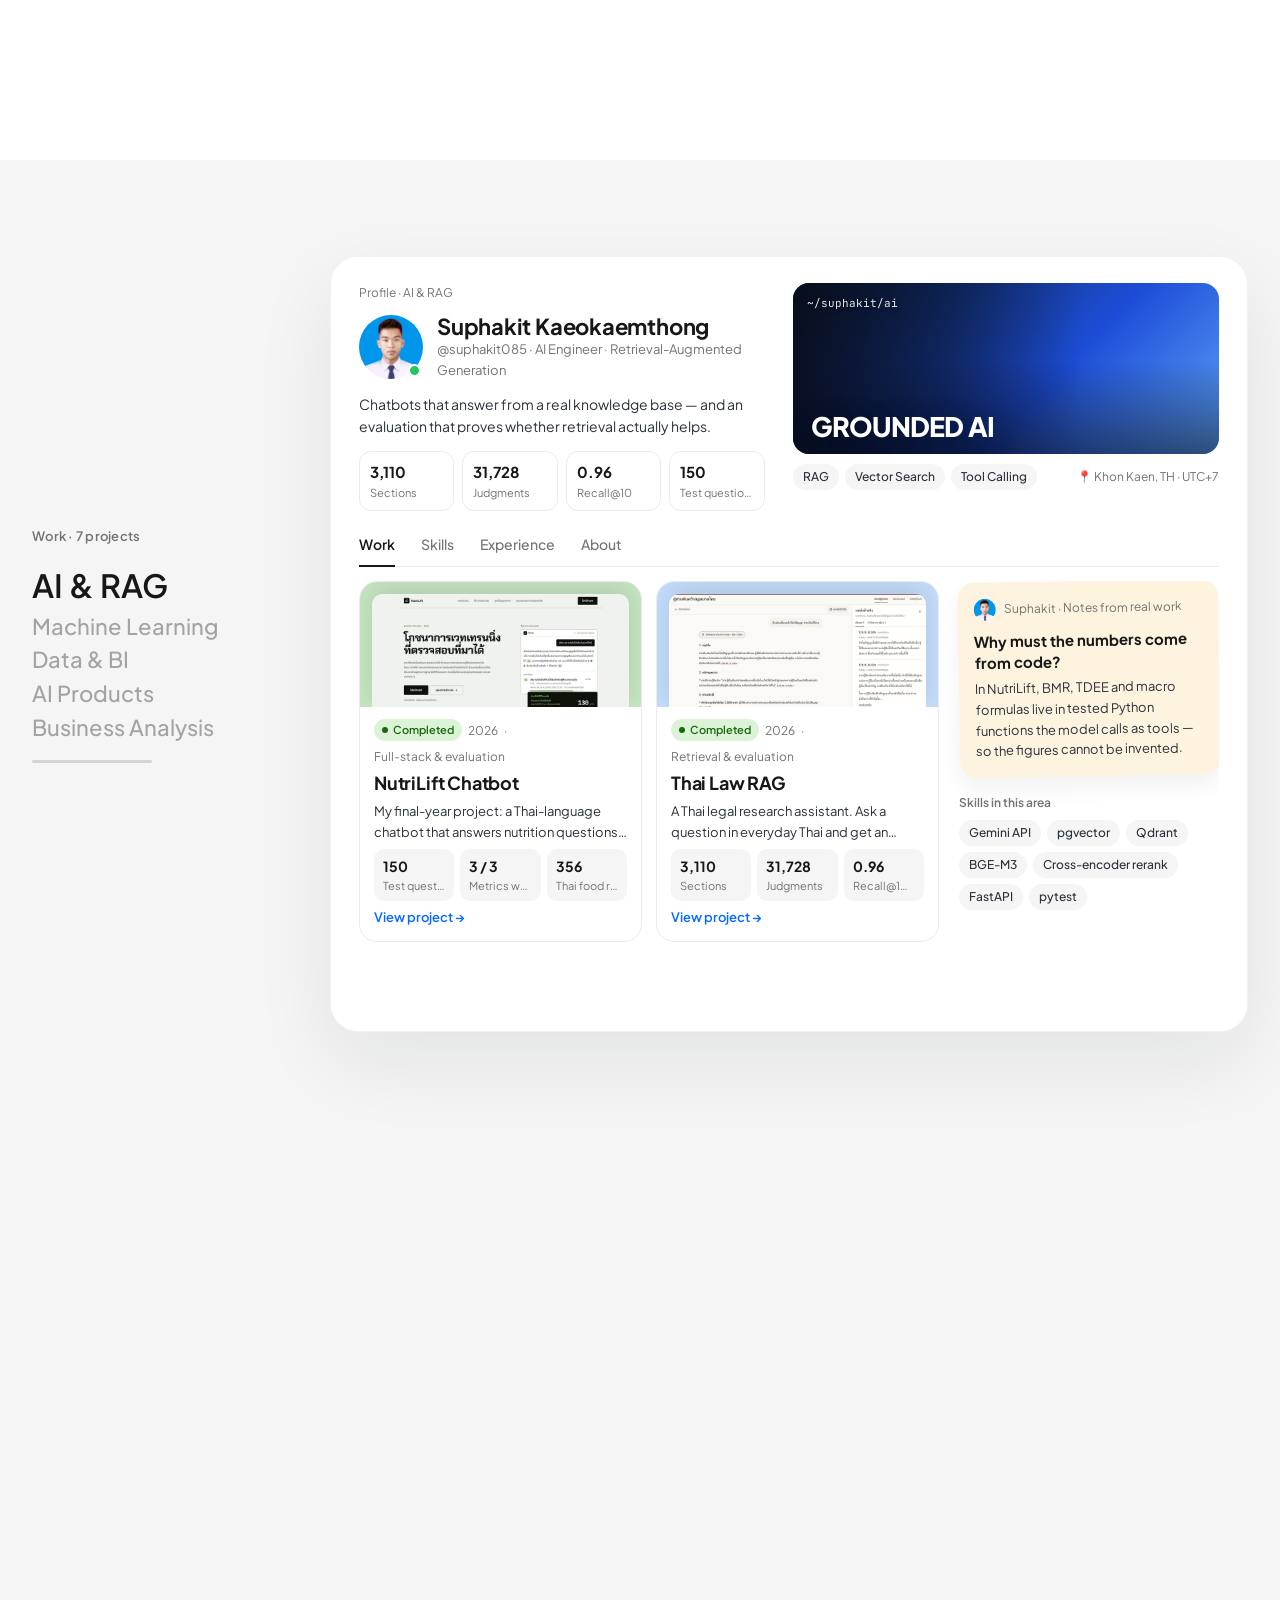
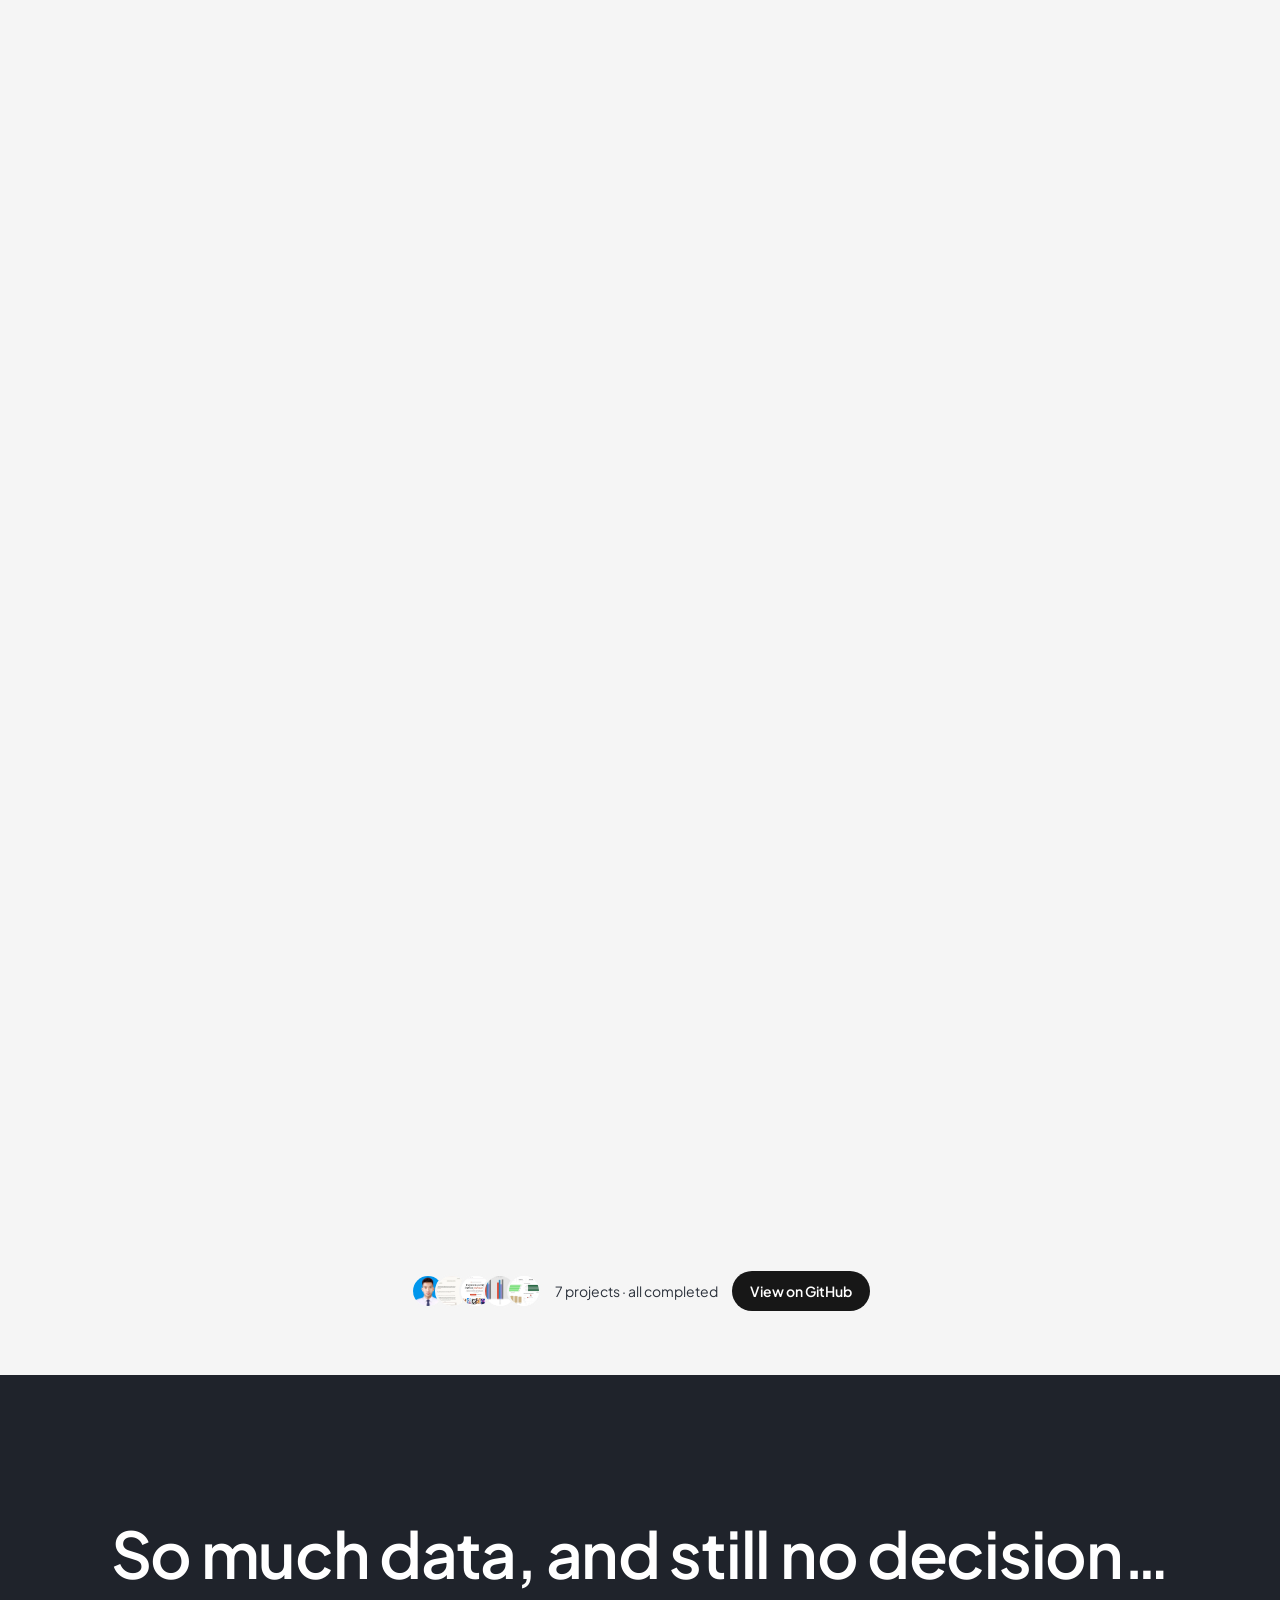
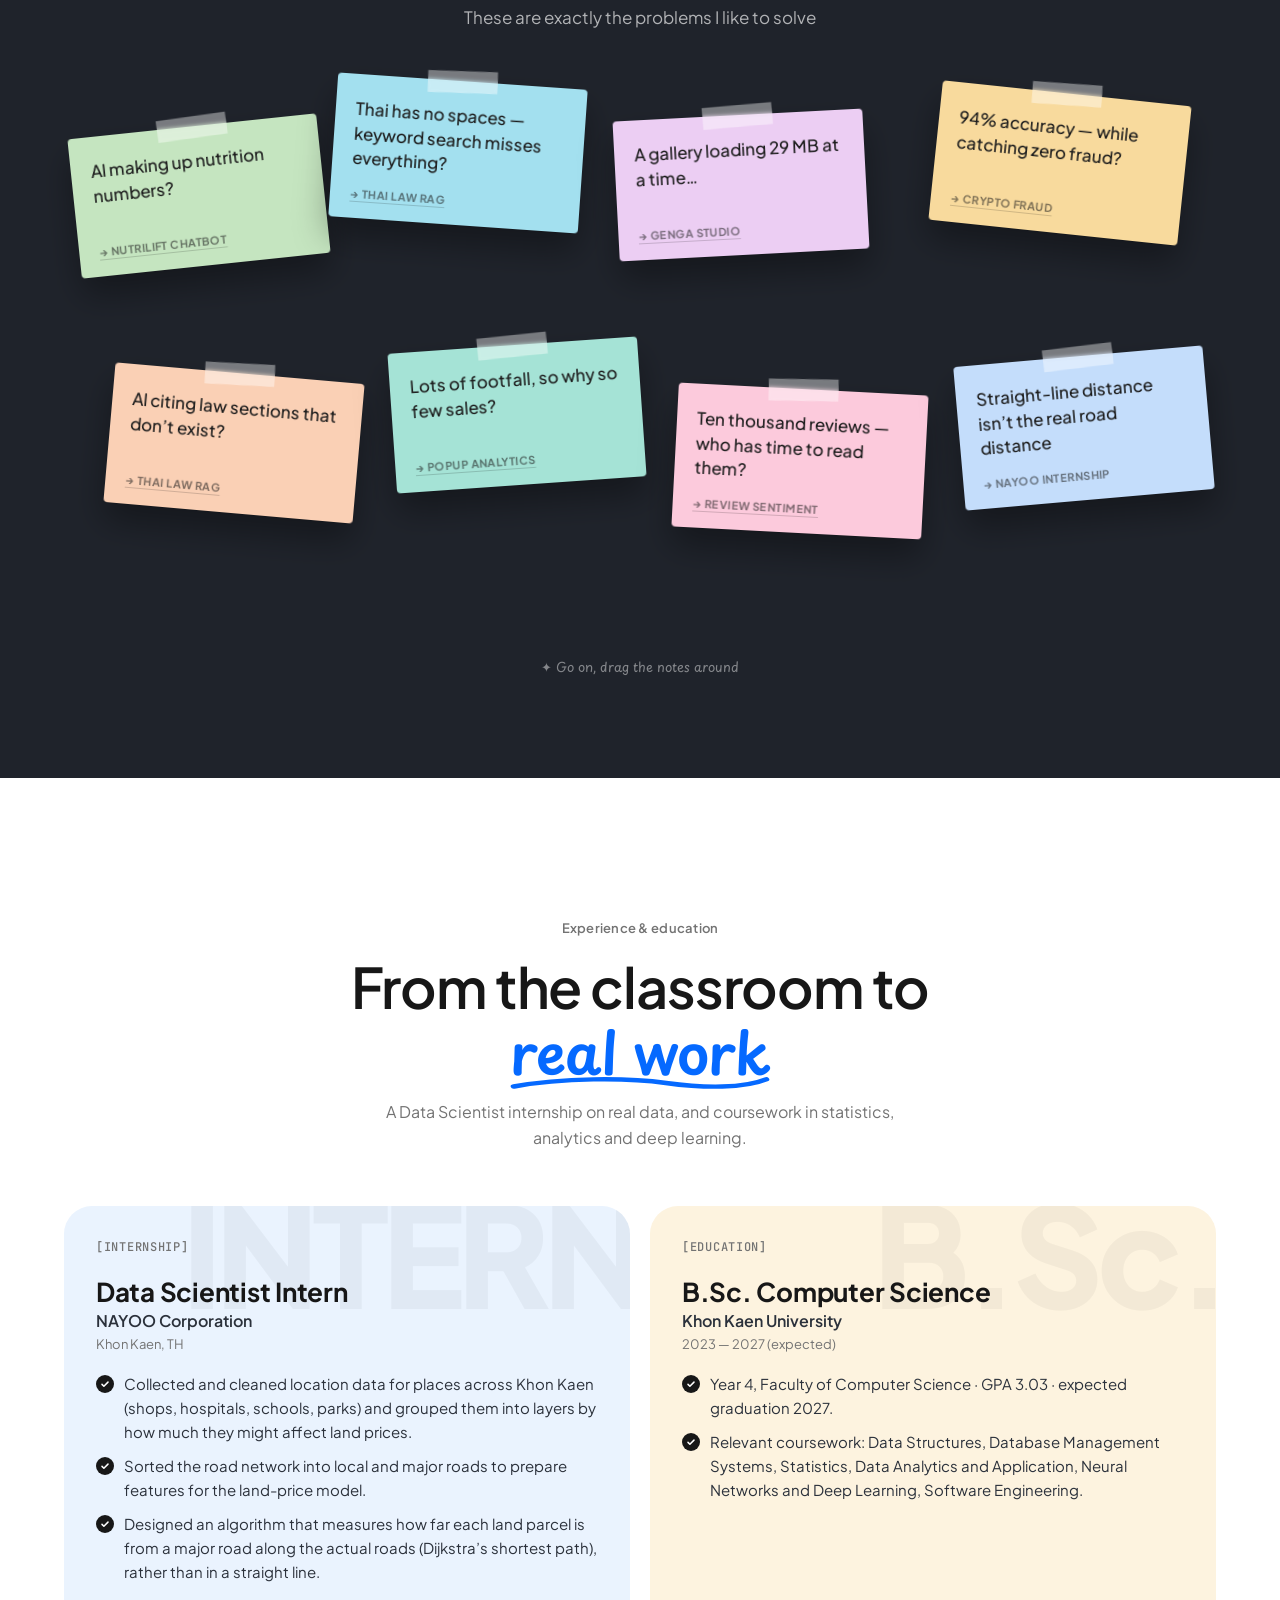
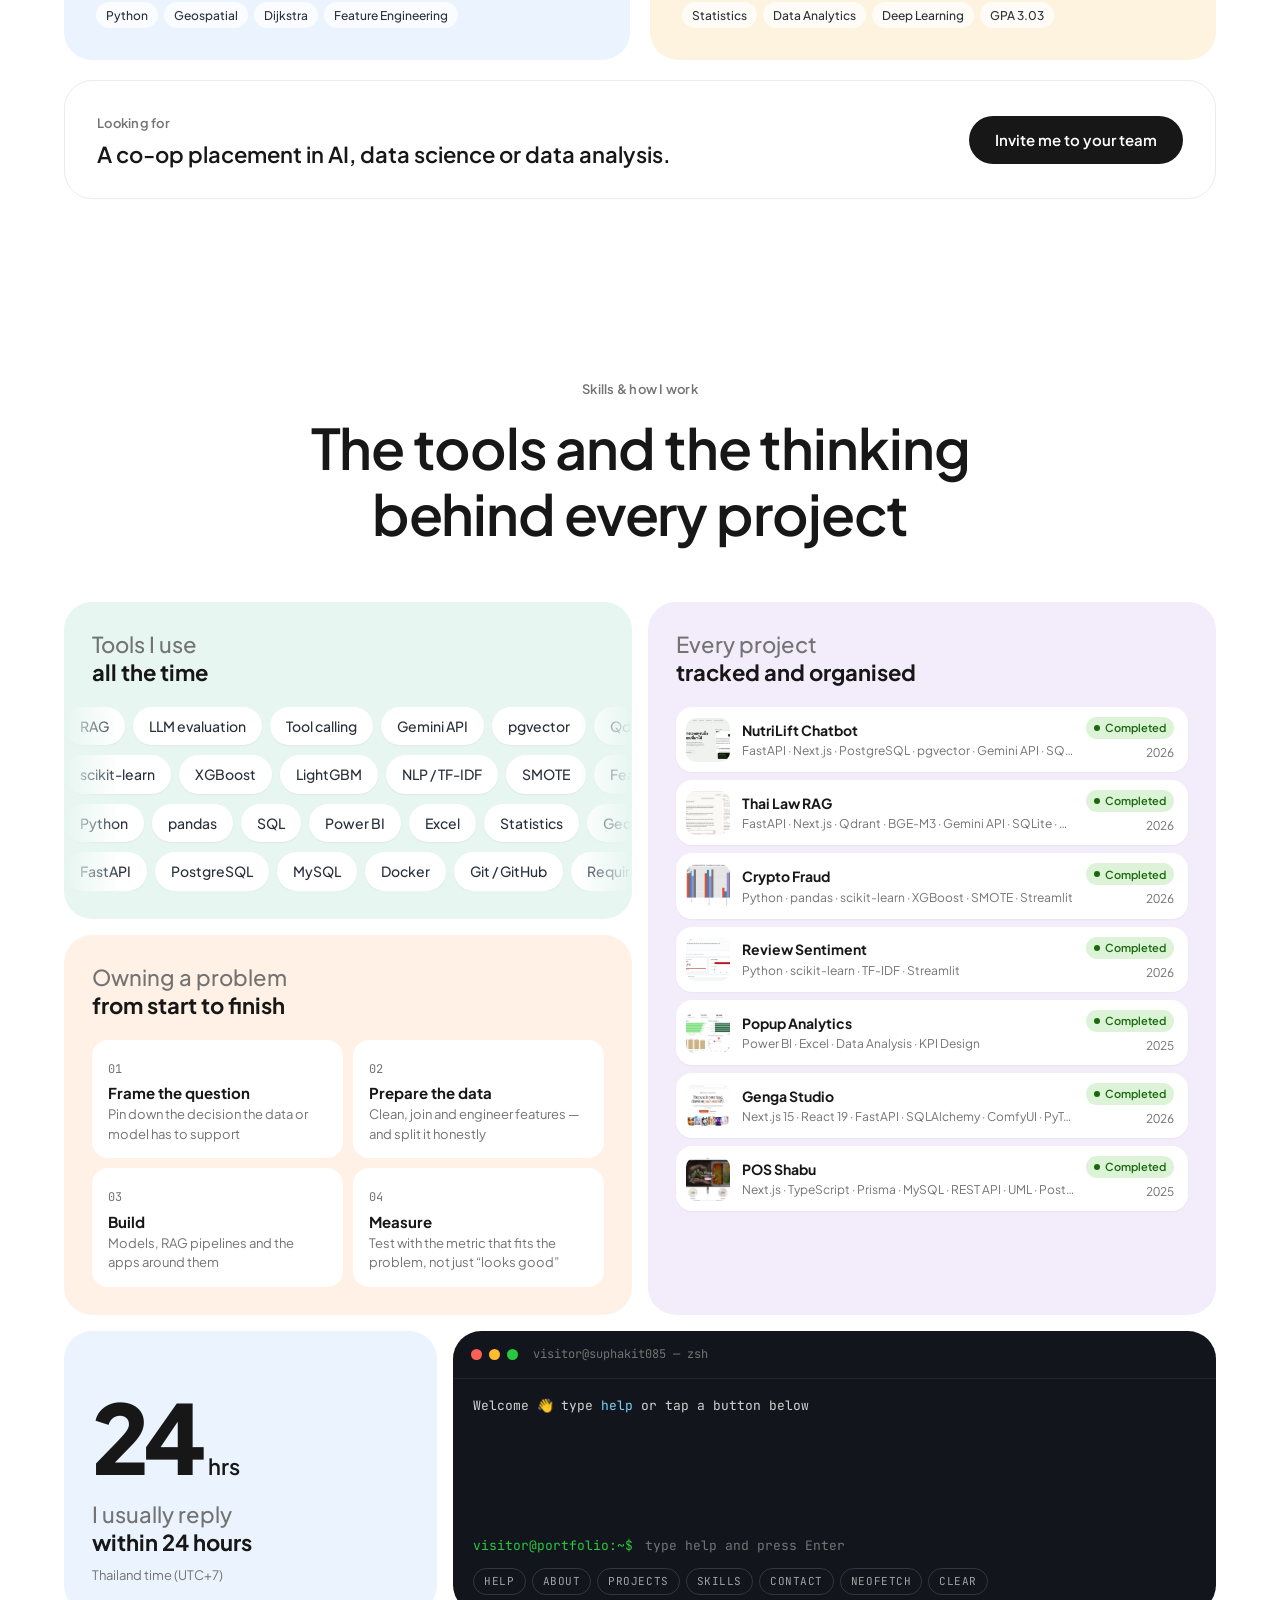
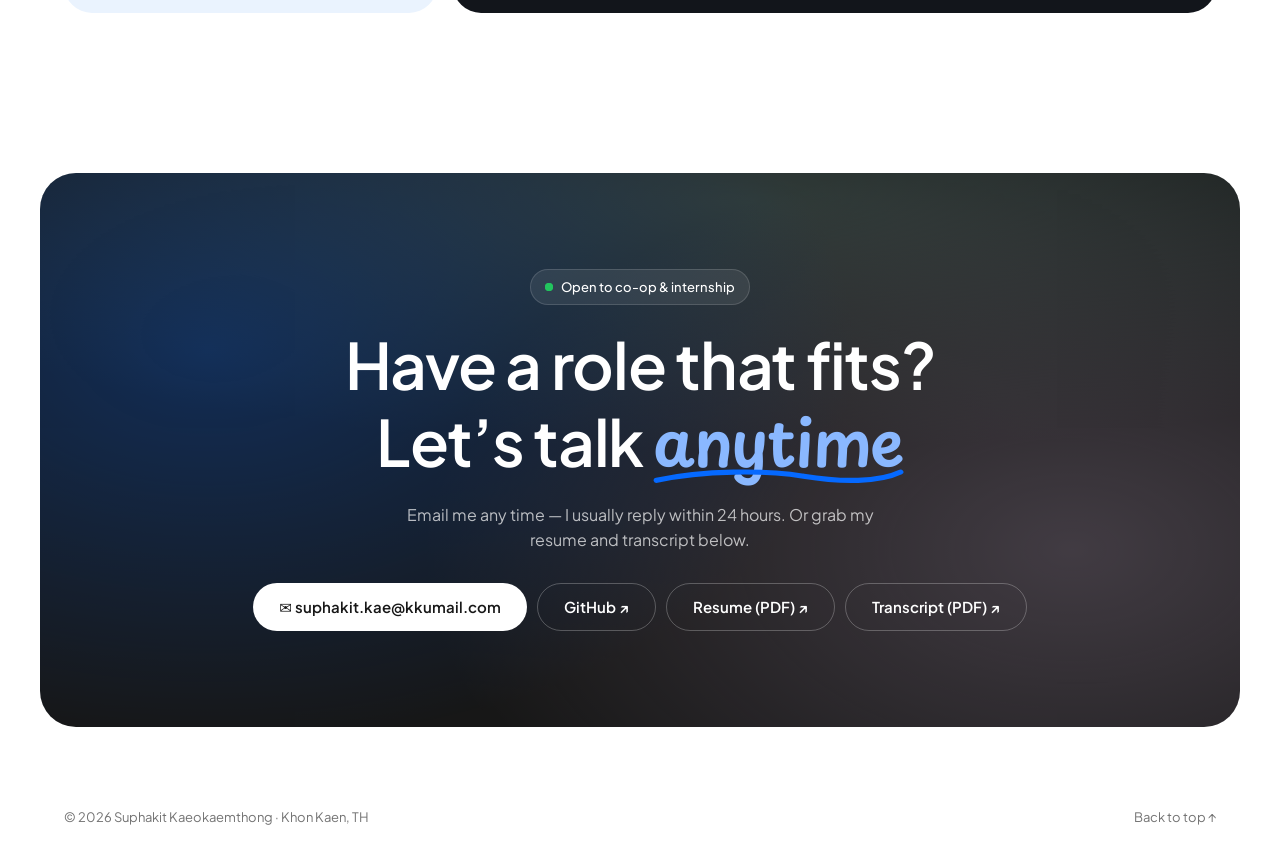
==== commit bee782f4: "Improve the phone layout - Showcase category chips stay pinned under the nav; switching category   s" ====
--- a/index.html
+++ b/index.html
@@ -124,7 +124,7 @@
     <!-- ============ PROBLEMS / STICKY NOTES ============ -->
     <section class="pain" id="pain" aria-labelledby="pain-title">
       <div class="pain-head">
-        <h2 id="pain-title" data-i18n="pain.title">So much data, and still no decision…</h2>
+        <h2 id="pain-title" data-i18n-html="pain.title">So much data, and still no decision…</h2>
         <p data-i18n="pain.sub">These are exactly the problems I like to solve</p>
       </div>
       <div class="notes" id="notes"></div>
@@ -180,7 +180,7 @@
           <div class="term-bar"><i></i><i></i><i></i><span>visitor@suphakit085 — zsh</span></div>
           <div class="term-out" id="termOut" aria-live="polite"></div>
           <form class="term-in" id="termForm" autocomplete="off">
-            <label for="termInput">visitor@portfolio:~$</label>
+            <label for="termInput"><span class="term-host">visitor@portfolio:</span>~$</label>
             <input id="termInput" spellcheck="false" />
           </form>
           <div class="term-chips" id="termChips"></div>
--- a/assets/css/style.css
+++ b/assets/css/style.css
@@ -199,7 +199,7 @@
 .hero-title .line + .line { animation-delay: .15s; font-size: .54em; font-weight: 500; letter-spacing: -.015em; color: var(--ink); margin-top: .35em; }
 @keyframes blurIn { from { opacity: 0; filter: blur(14px); transform: translateY(16px); } }
 .hero-title .hand { padding: 0 .08em; }
-.hero-title .nw { white-space: nowrap; }
+.nw { white-space: nowrap; }
 
 .scribble {
   position: absolute; left: 0; right: 0; bottom: -.12em; width: 100%; height: .32em;
@@ -322,12 +322,24 @@
   text-shadow: 0 6px 30px rgba(0,0,0,.25);
 }
 .pc-banner small { position: absolute; left: 14px; top: 12px; font-family: var(--font-mono); font-size: 11px; opacity: .75; }
+/* banner with a generated image: label moves bottom-left over a dark scrim so it stays readable on busy art */
+.pc-banner.has-img { place-items: end start; }
+.pc-banner.has-img img { position: absolute; inset: 0; width: 100%; height: 100%; object-fit: cover; z-index: -2; animation: bannerIn .9s var(--ease-out); }
+.pc-banner.has-img::before {
+  z-index: -1; mask-image: none;
+  background:
+    linear-gradient(90deg, rgba(6, 9, 20, .78) 0%, rgba(6, 9, 20, .42) 38%, transparent 68%),
+    linear-gradient(0deg, rgba(6, 9, 20, .55) 0%, transparent 55%);
+}
+.pc-banner.has-img b { text-align: left; padding: 0 18px 14px; font-size: clamp(18px, 2.1vw, 30px); }
+.pc-banner.has-img small { text-shadow: 0 1px 6px rgba(0, 0, 0, .5); opacity: .9; }
+@keyframes bannerIn { from { transform: scale(1.06); opacity: .4; } }
 .pc-tags { display: flex; justify-content: space-between; align-items: center; gap: 8px; margin-top: 10px; flex-wrap: wrap; }
 .pc-tags .chips { display: flex; gap: 6px; flex-wrap: wrap; }
 .chip { display: inline-flex; align-items: center; height: 26px; padding: 0 10px; border-radius: 999px; background: var(--bg-soft); font-size: 12px; font-weight: 500; white-space: nowrap; }
 .pc-loc { font-size: 12px; color: var(--muted); }
 
-.pc-tabs { display: flex; gap: 26px; border-bottom: 1px solid var(--line); margin: 18px 0 16px; }
+.pc-tabs { display: flex; gap: 26px; border-bottom: 1px solid var(--line); margin: 14px 0 14px; }
 .pc-tabs button {
   all: unset; cursor: pointer; padding: 8px 0 10px; font-size: 14px; font-weight: 500; color: var(--muted);
   border-bottom: 2px solid transparent; margin-bottom: -1px; transition: color .2s, border-color .2s;
@@ -337,27 +349,69 @@
 
 .pc-body { flex: 1; min-height: 0; overflow: hidden; }
 .pc-pane { animation: swapIn .4s var(--ease-out); }
-.pc-grid { display: grid; grid-template-columns: minmax(0, 1fr) 300px; gap: 22px; }
-
-.masonry { columns: 3; column-gap: 12px; }
-.m-item { break-inside: avoid; margin-bottom: 12px; border-radius: 14px; overflow: hidden; background: var(--bg-soft); position: relative; display: block; }
-.m-item img { width: 100%; aspect-ratio: var(--ar, 4 / 3); object-fit: cover; object-position: top; transition: transform .6s var(--ease-out); }
-.m-item:hover img { transform: scale(1.04); }
-.m-cap {
-  position: absolute; inset: auto 0 0; padding: 26px 12px 10px;
-  background: linear-gradient(transparent, rgba(0,0,0,.65)); color: #fff;
-  font-size: 13px; font-weight: 600; display: flex; justify-content: space-between; gap: 8px; align-items: end;
-}
-.m-cap small { font-weight: 500; opacity: .8; font-size: 11px; }
-.m-note { padding: 14px; border: 1px solid var(--line); background: #fff; }
-.m-note .who { display: flex; align-items: center; gap: 8px; font-size: 12px; color: var(--muted); margin-bottom: 8px; }
-.m-note .who img { width: 22px; height: 22px; border-radius: 50%; object-fit: cover; }
-.m-note h4 { font-size: 15px; line-height: 1.35; color: var(--ink-strong); margin-bottom: 6px; }
-.m-note p { font-size: 13px; color: var(--muted); line-height: 1.55; }
-
-.side-head { display: flex; justify-content: space-between; align-items: baseline; margin-bottom: 10px; }
-.side-head h4 { font-size: 15px; }
-.side-head a { font-size: 13px; font-weight: 600; }
+/* Work tab: project cards + insight sidebar */
+.pw { display: grid; grid-template-columns: minmax(0, 1fr) 260px; gap: 20px; align-items: start; }
+.pw-list { display: grid; grid-template-columns: repeat(2, minmax(0, 1fr)); gap: 14px; }
+.pw-card {
+  display: flex; flex-direction: column; min-width: 0;
+  border: 1px solid var(--line); border-radius: 18px; overflow: hidden; background: #fff;
+  transition: border-color .2s, box-shadow .3s, transform .5s var(--ease-out);
+}
+.pw-card:hover { border-color: var(--line-strong); box-shadow: 0 16px 36px rgba(17,24,39,.08); transform: translateY(-2px); }
+.pw-img { position: relative; background: var(--c, var(--bg-soft)); padding: 12px 12px 0; aspect-ratio: 2.25 / 1; display: flex; align-items: flex-end; overflow: hidden; }
+.pw-img img {
+  width: 100%; height: 100%; object-fit: cover; object-position: top;
+  border-radius: 10px 10px 0 0; box-shadow: 0 -6px 24px rgba(17,24,39,.12);
+  transition: transform .6s var(--ease-out);
+}
+.pw-card:hover .pw-img img { transform: translateY(-4px); }
+.pw-body { padding: 12px 14px 14px; display: flex; flex-direction: column; gap: 6px; flex: 1; }
+.pw-meta { display: flex; align-items: center; gap: 6px; flex-wrap: wrap; font-size: 12px; color: var(--muted); }
+.pw-card h4 { font-size: 18px; line-height: 1.25; color: var(--ink-strong); letter-spacing: -.01em; }
+.pw-card p { font-size: 13px; line-height: 1.6; color: var(--ink); display: -webkit-box; -webkit-line-clamp: 2; -webkit-box-orient: vertical; overflow: hidden; }
+.pw-metrics { display: grid; grid-template-columns: repeat(3, minmax(0, 1fr)); gap: 6px; }
+.pw-metrics div { background: var(--bg-soft); border-radius: 10px; padding: 6px 9px; min-width: 0; }
+.pw-metrics b { display: block; font-size: 14px; color: var(--ink-strong); white-space: nowrap; overflow: hidden; text-overflow: ellipsis; }
+.pw-metrics small { display: block; font-size: 11px; color: var(--muted); white-space: nowrap; overflow: hidden; text-overflow: ellipsis; }
+.pw-more { margin-top: auto; font-size: 13px; font-weight: 600; color: var(--accent); }
+
+/* a category with a single project gets one wide card */
+.pw-list.is-single { grid-template-columns: minmax(0, 1fr); }
+.pw-list.is-single .pw-card { flex-direction: row; }
+.pw-list.is-single .pw-img { width: 56%; flex: none; aspect-ratio: auto; min-height: 240px; padding: 16px 0 0 16px; }
+.pw-list.is-single .pw-img img { border-radius: 10px 0 0 0; }
+.pw-list.is-single .pw-body { padding: 22px 22px 20px; gap: 10px; }
+.pw-list.is-single .pw-card h4 { font-size: 22px; }
+.pw-list.is-single .pw-card p { -webkit-line-clamp: 3; }
+
+/* internship card: a stylised road-network map instead of a screenshot */
+.pw-card.is-exp .pw-img { background: linear-gradient(135deg, #042f2e, #0d9488 60%, #5eead4); padding: 0; align-items: flex-end; }
+.pw-route { position: absolute; inset: 0; width: 100%; height: 100%; }
+.pw-route path { fill: none; stroke: rgba(255,255,255,.85); stroke-width: 3; stroke-linejoin: round; stroke-dasharray: 6 7; }
+.pw-route circle { fill: #fff; }
+.pw-route circle.end { fill: #fde68a; stroke: rgba(253,230,138,.35); stroke-width: 10; }
+.pw-card.is-exp .pw-img::before {
+  content: ''; position: absolute; inset: 0;
+  background-image: linear-gradient(rgba(255,255,255,.08) 1px, transparent 1px), linear-gradient(90deg, rgba(255,255,255,.08) 1px, transparent 1px);
+  background-size: 22px 22px;
+}
+.pw-card.is-exp .pw-img span { position: relative; margin: 0 0 12px 14px; color: #fff; font-weight: 800; font-size: 15px; letter-spacing: .02em; text-shadow: 0 2px 10px rgba(0,0,0,.3); }
+
+.pw-side { display: flex; flex-direction: column; gap: 16px; }
+.pw-note { padding: 16px; border-radius: 16px; background: #fdf3df; rotate: -1deg; box-shadow: 0 10px 24px rgba(17,24,39,.06); }
+.pw-note .who { display: flex; align-items: center; gap: 8px; font-size: 12px; color: var(--muted); margin-bottom: 10px; }
+.pw-note .who img { width: 22px; height: 22px; border-radius: 50%; object-fit: cover; }
+.pw-note h4 { font-size: 15px; line-height: 1.4; color: var(--ink-strong); margin-bottom: 6px; }
+.pw-note p { font-size: 13px; color: var(--ink); line-height: 1.6; }
+.pw-skills h5 { margin: 0 0 8px; font-size: 12px; font-weight: 600; color: var(--muted); }
+.pw-skills .chips { display: flex; flex-wrap: wrap; gap: 6px; }
+/* short laptop screens (e.g. 1366x768): keep each card's link above the fade */
+@media (min-width: 961px) and (max-height: 800px) {
+  .pw-img { aspect-ratio: 2.8 / 1; }
+  .pw-card p { -webkit-line-clamp: 1; }
+  .pc-bio { margin: 8px 0 10px; }
+}
+
 .side-list { display: flex; flex-direction: column; gap: 10px; }
 .s-item { display: flex; gap: 12px; padding: 8px; border: 1px solid var(--line); border-radius: 14px; transition: border-color .2s, box-shadow .2s; }
 .s-item:hover { border-color: var(--line-strong); box-shadow: 0 6px 20px rgba(0,0,0,.05); }
@@ -697,8 +751,8 @@
    RESPONSIVE
    ========================================================= */
 @media (max-width: 1180px) {
-  .pc-grid { grid-template-columns: minmax(0, 1fr) 250px; }
-  .masonry { columns: 2; }
+  .pw { grid-template-columns: minmax(0, 1fr) 220px; }
+  .pw-list.is-single .pw-img { width: 50%; }
   .hcard { --w: 170px !important; }
 }
 
@@ -707,7 +761,7 @@
   .showcase { padding-top: 80px; }
   .showcase-track { height: auto; }
   .showcase-sticky { position: static; height: auto; min-height: 0; grid-template-columns: minmax(0, 1fr); padding: 0 16px; gap: 20px; }
-  .showcase-side { gap: 10px; }
+  .showcase-side { gap: 10px; position: sticky; top: 74px; z-index: 5; background: var(--bg-soft); margin: 0 -16px; padding: 8px 16px 10px; }
   .showcase-nav { flex-direction: row; overflow-x: auto; gap: 8px; scrollbar-width: none; margin: 0 -16px; padding: 0 16px; }
   .showcase-nav button, .showcase-nav button[aria-current='true'] {
     font-size: 14px; font-weight: 600; padding: 8px 16px; border-radius: 999px; background: #fff; white-space: nowrap; color: var(--muted);
@@ -719,8 +773,9 @@
   .pc-head { grid-template-columns: minmax(0, 1fr); gap: 16px; }
   .showcase-side, .profile-card { min-width: 0; }
   .pc-banner { order: -1; }
-  .pc-grid, .about-pane { grid-template-columns: minmax(0, 1fr); }
-  .pc-tabs { overflow-x: auto; gap: 20px; }
+  .pw, .about-pane { grid-template-columns: minmax(0, 1fr); }
+  .pc-tabs { overflow-x: auto; gap: 18px; scrollbar-width: none; }
+  .pc-tabs::-webkit-scrollbar, .showcase-nav::-webkit-scrollbar { display: none; }
 
   .notes { height: auto; display: flex; flex-wrap: wrap; justify-content: center; gap: 22px 14px; padding-top: 10px; }
   .note { position: relative; left: auto; top: auto; width: 46%; max-width: 240px; min-height: 120px; font-size: 15px; }
@@ -742,13 +797,34 @@
   .hero-title .line { white-space: normal; }
   .stat-chips { display: grid; grid-template-columns: repeat(4, minmax(0, 1fr)); gap: 6px; width: 100%; }
   .pj-stats { grid-template-columns: repeat(2, minmax(0, 1fr)); }
+  /* let card metric labels wrap instead of truncating */
+  .pw-metrics small { white-space: normal; line-height: 1.3; display: -webkit-box; -webkit-line-clamp: 2; -webkit-box-orient: vertical; }
+  /* calmer section spacing on phones */
+  .pain { padding: 96px 20px 72px; }
+  .experience { padding: 88px 20px 40px; }
+  .bento-wrap { padding: 72px 20px; }
+  .section-head { margin-bottom: 36px; }
+  /* contact buttons: one tidy full-width column */
+  .contact-actions { flex-direction: column; align-items: stretch; width: 100%; max-width: 320px; }
+  .contact-actions .btn { width: 100%; }
+  /* terminal: short prompt so the hint fits */
+  .term-host { display: none; }
+  .term-in input { font-size: 16px; min-height: 36px; } /* 16px stops iOS zooming in on focus */
+  /* comfortable tap targets */
+  .term-chips button { padding: 8px 12px; }
+  .term-in { padding-top: 10px; padding-bottom: 12px; }
+  .note small a { display: inline-block; padding: 6px 0; }
+  .pj-back, .footer a, .nav-logo { padding: 10px 0; }
   .stat-chip { min-width: 0; padding: 10px 6px; }
   .stat-chip b { font-size: 20px; }
   .stat-chip small { font-size: 11px; text-align: center; line-height: 1.3; }
   .status-pill { display: none; }
   .nav { padding: 10px 12px; }
   .nav-bar { padding: 0 8px 0 16px; height: 56px; }
-  .masonry { columns: 2; }
+  .pw-list { grid-template-columns: minmax(0, 1fr); }
+  .pw-list.is-single .pw-card { flex-direction: column; }
+  .pw-list.is-single .pw-img { width: auto; aspect-ratio: 16 / 9; min-height: 0; padding: 14px 14px 0; }
+  .pw-list.is-single .pw-img img { border-radius: 10px 10px 0 0; }
   .pc-stats { grid-template-columns: repeat(2, minmax(0, 1fr)); }
   .process { grid-template-columns: 1fr; }
   .story { padding: 80px 20px 110px; }
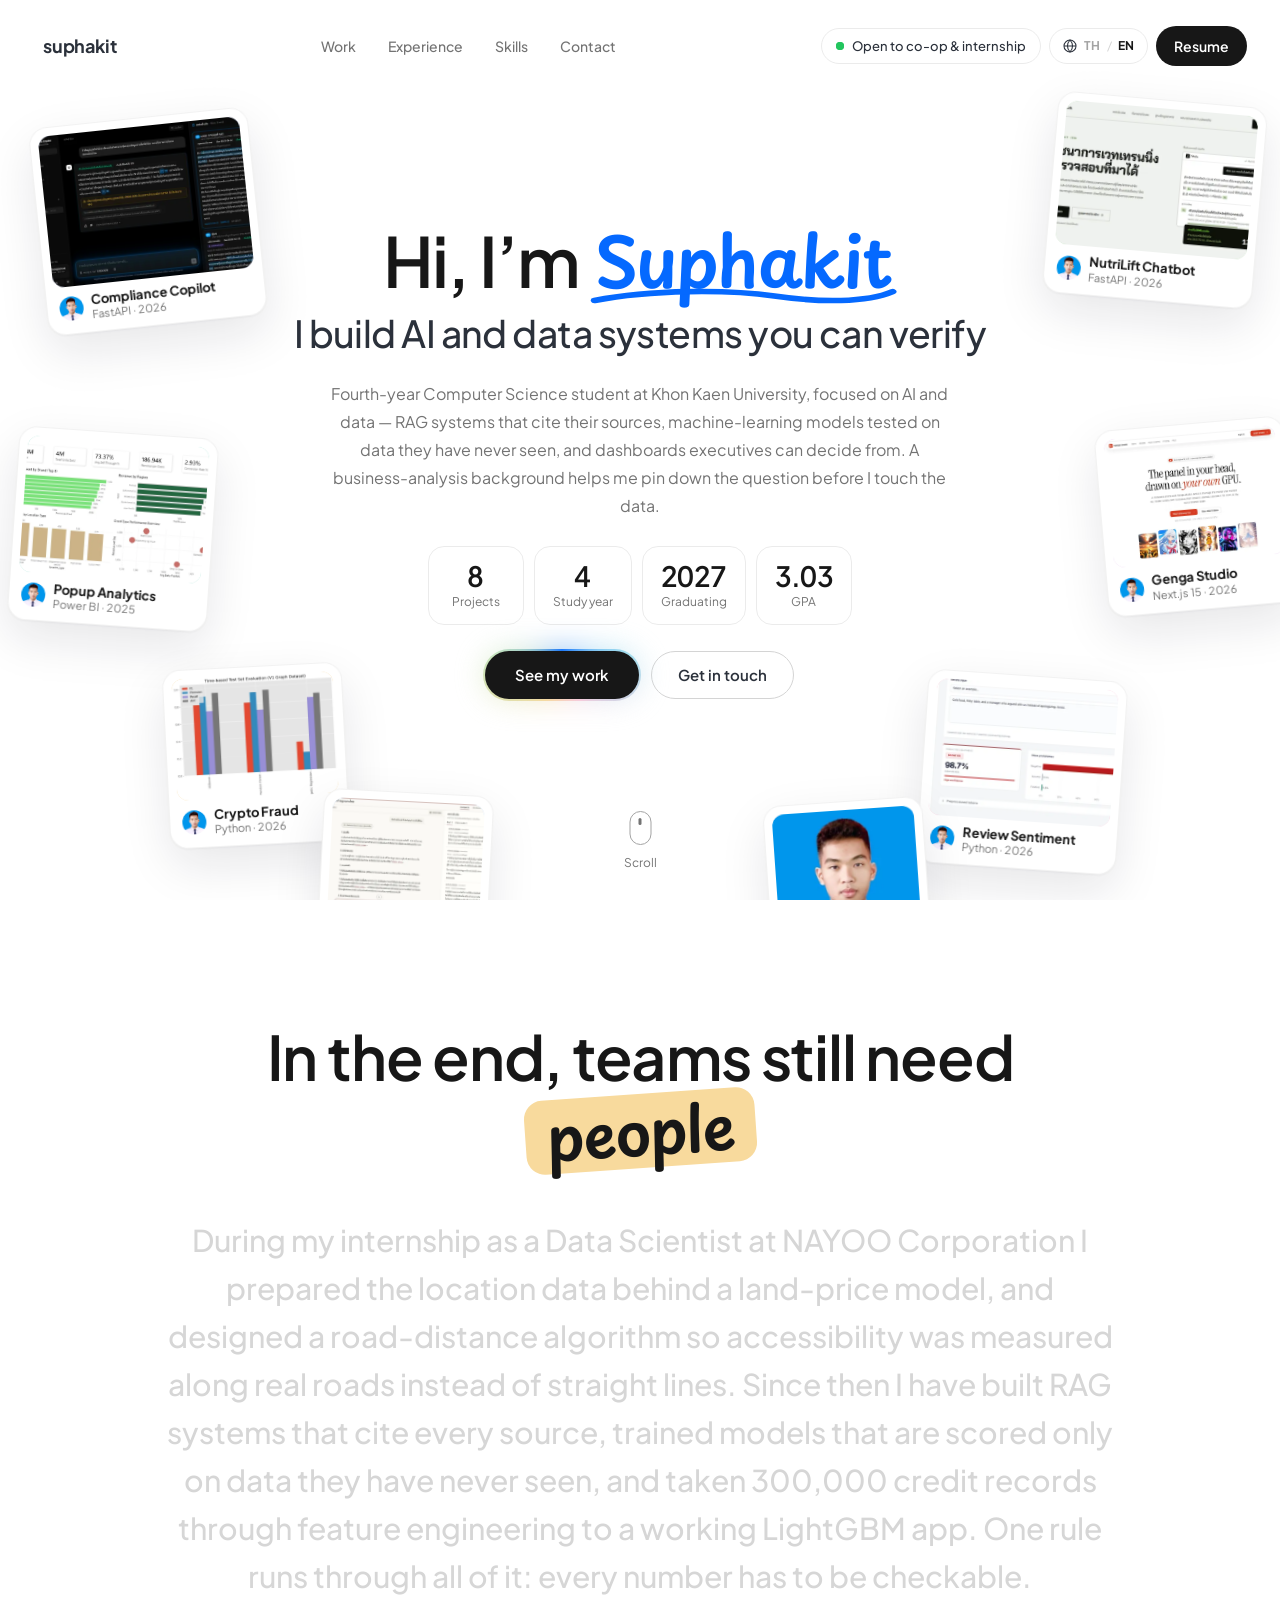
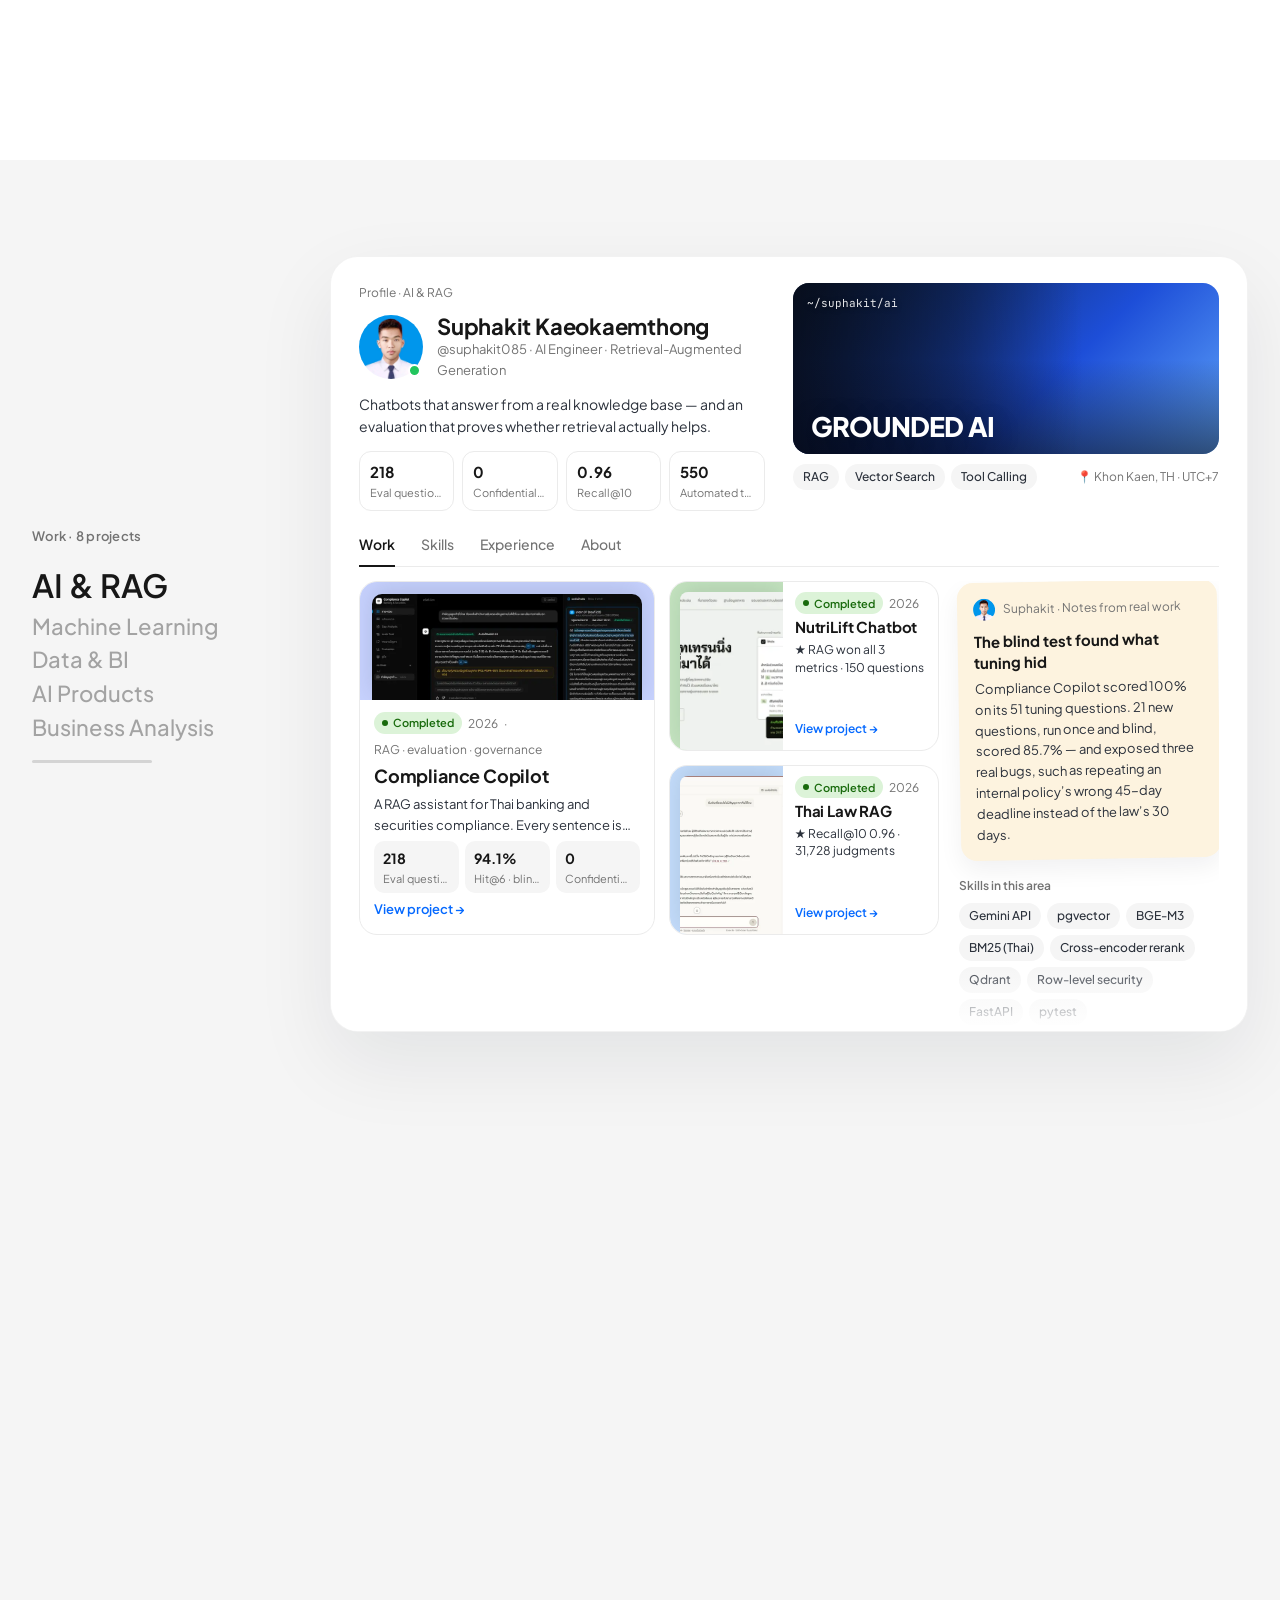
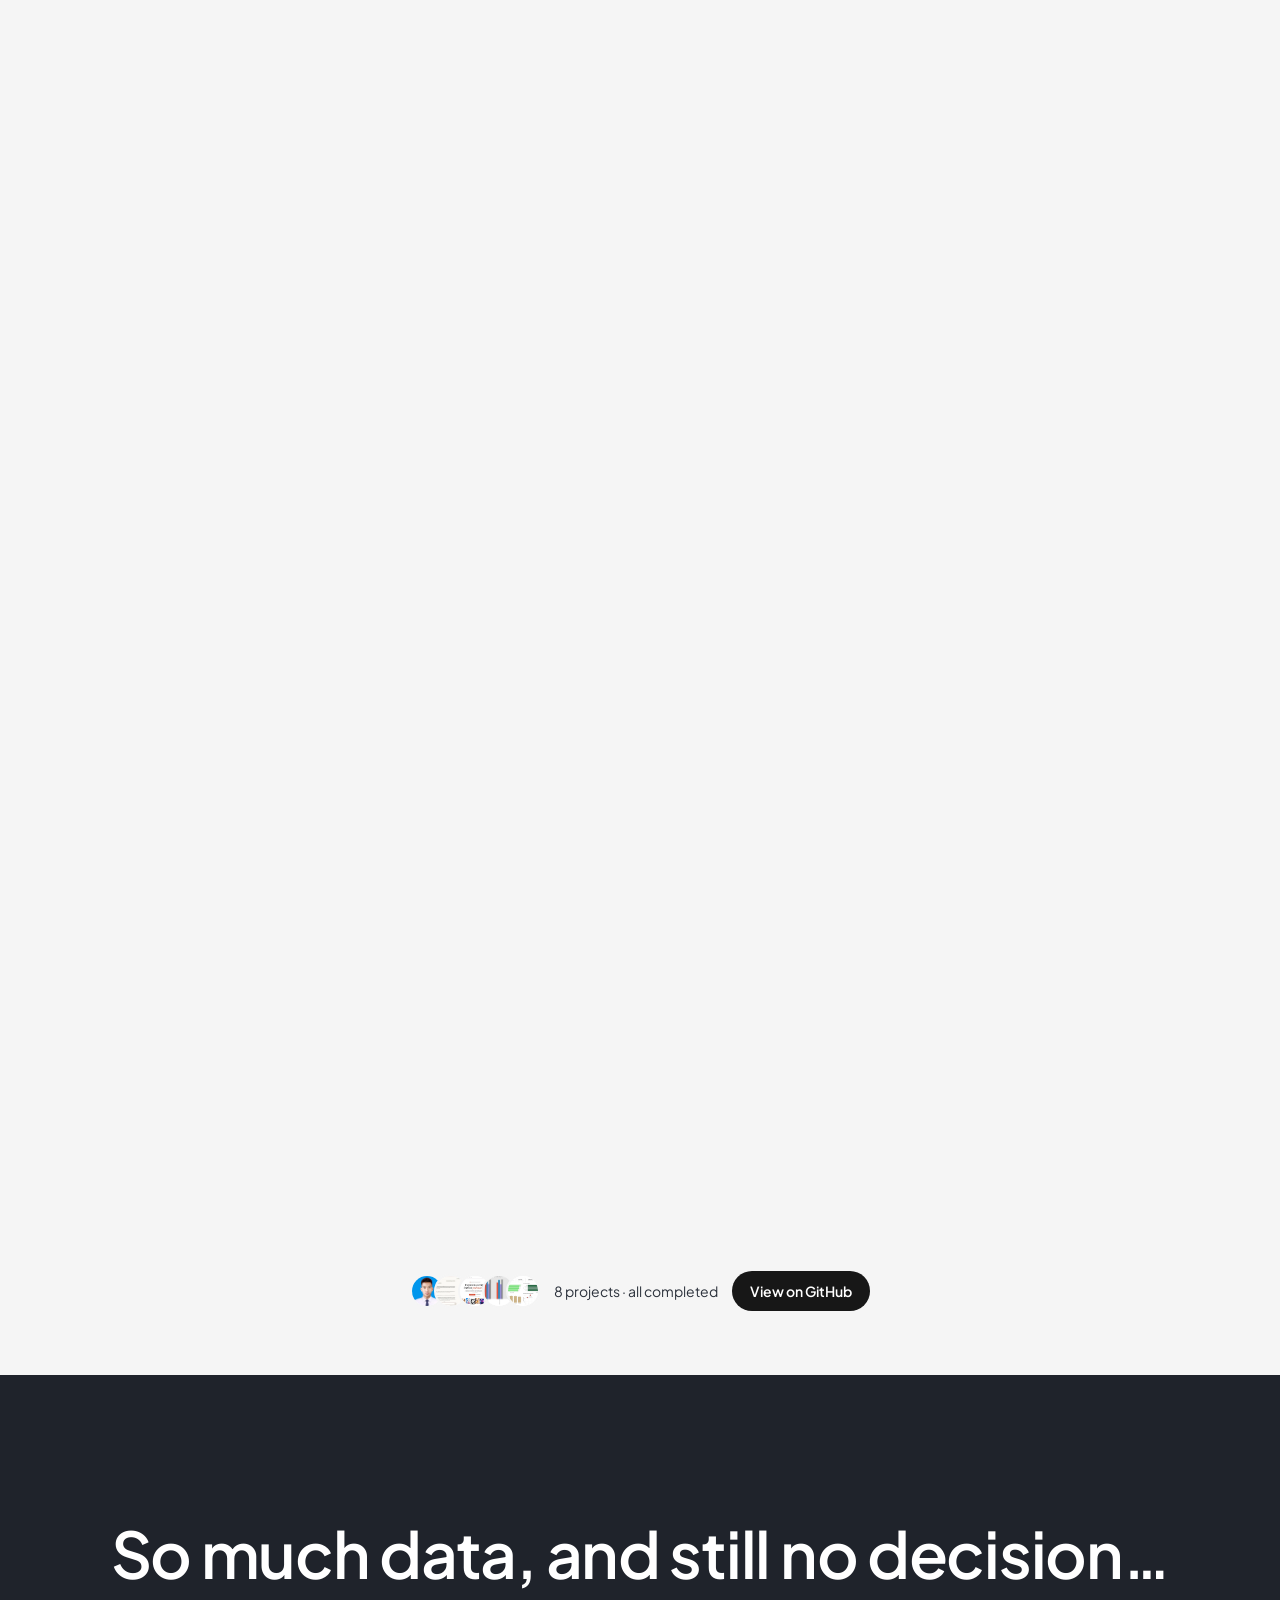
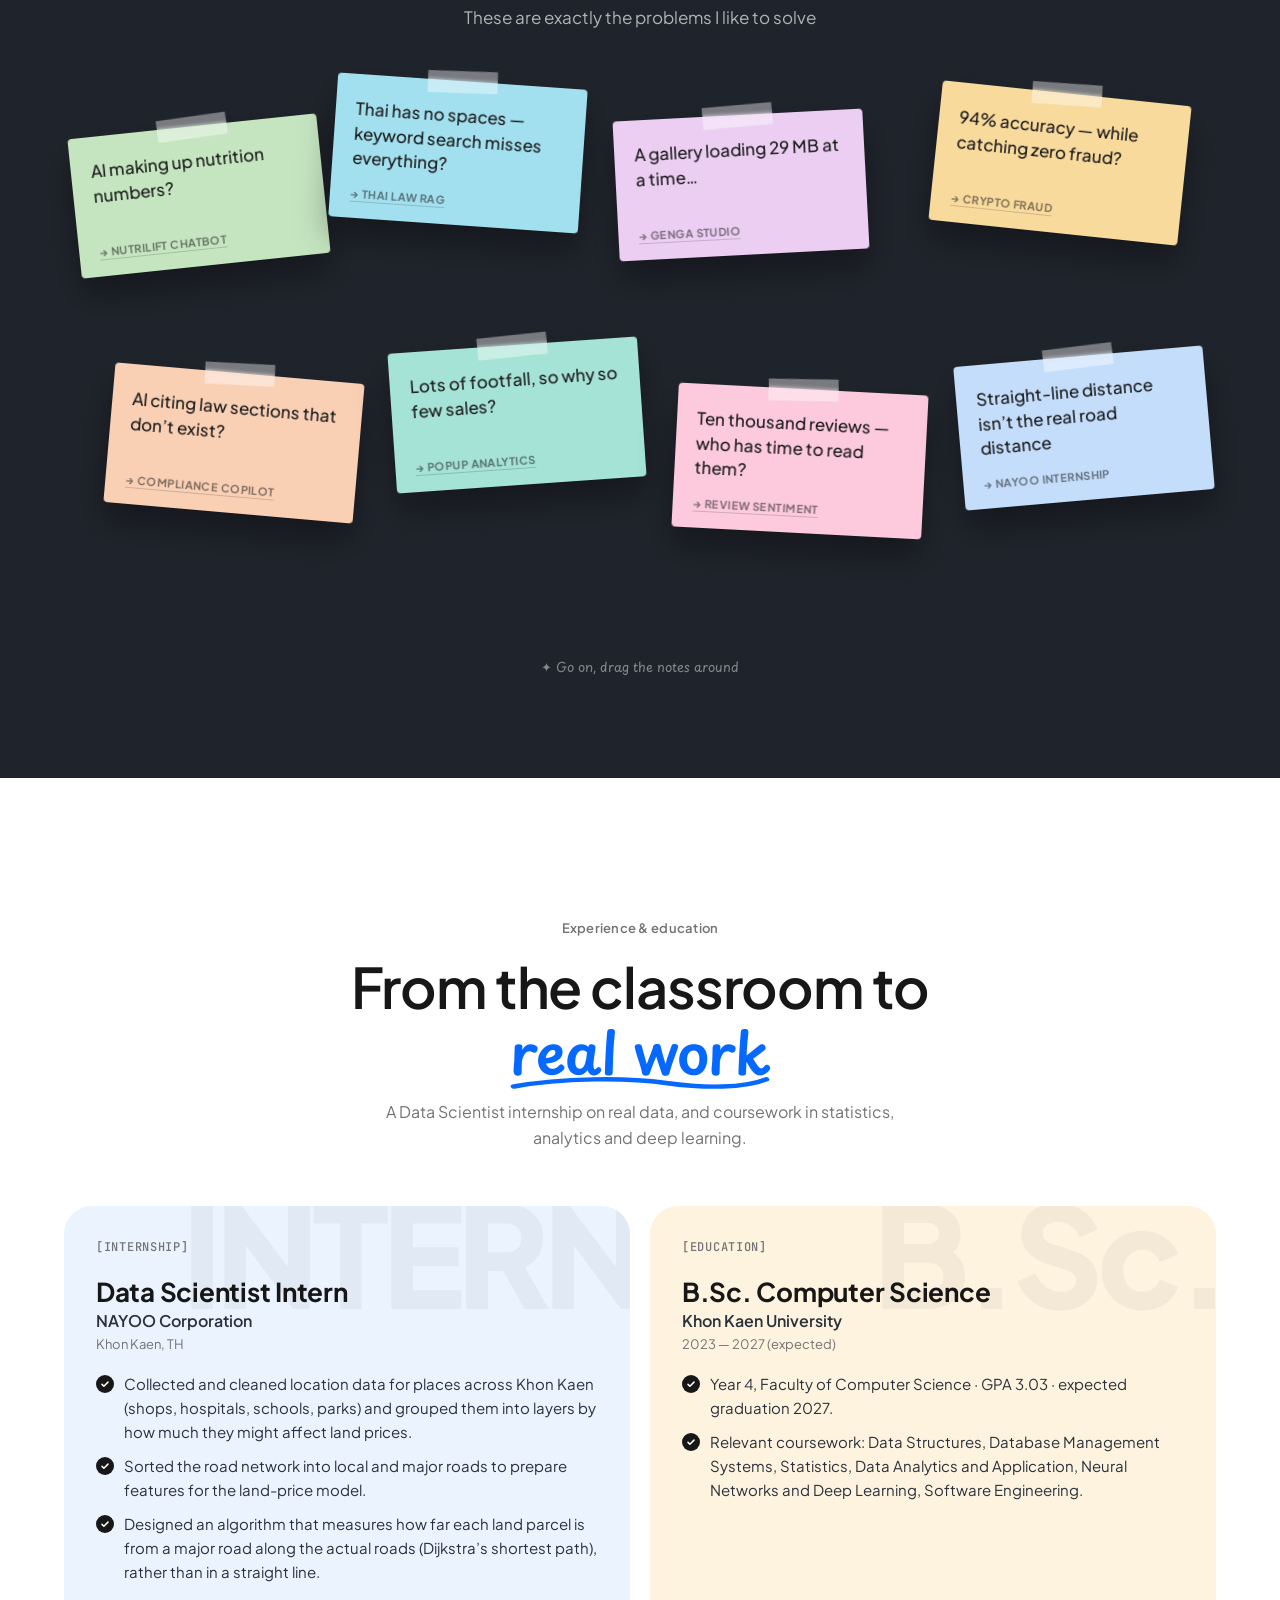
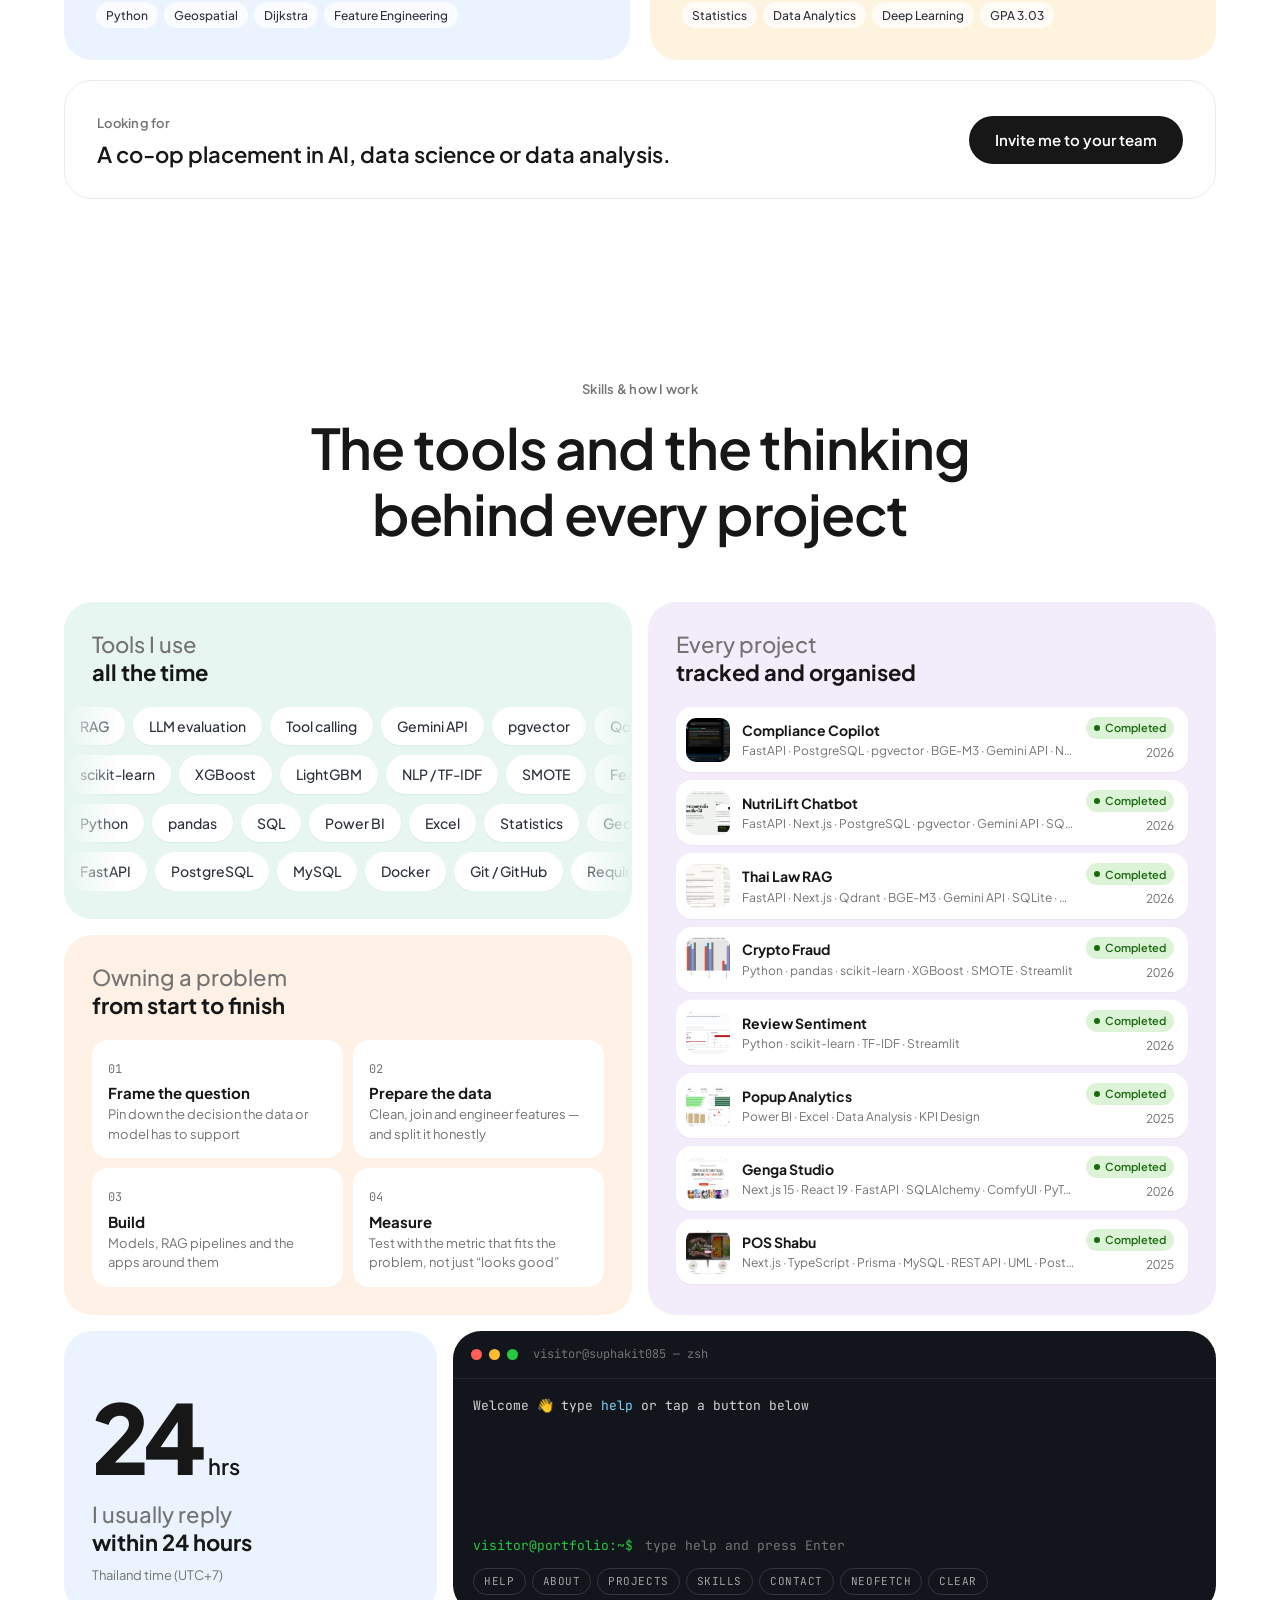
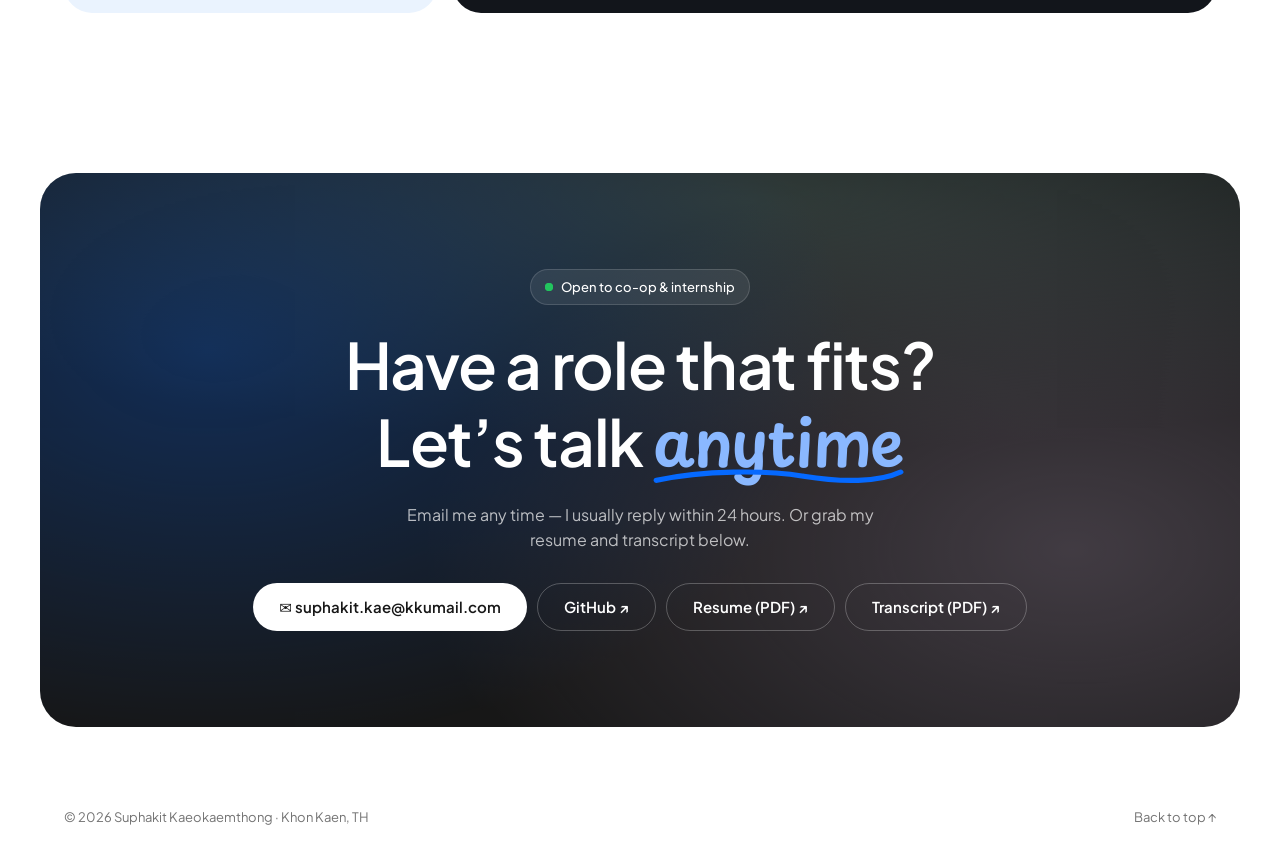
==== commit f3d37315: "Add Compliance Copilot project - New project page /projects/compliance-copilot (TH/EN): a RAG assist" ====
--- a/index.html
+++ b/index.html
@@ -4,7 +4,7 @@
   <meta charset="utf-8" />
   <meta name="viewport" content="width=device-width, initial-scale=1" />
   <title>Suphakit Kaeokaemthong · AI &amp; Data Portfolio</title>
-  <meta name="description" content="Computer Science student at Khon Kaen University focused on AI and data: RAG systems, machine learning, NLP and BI dashboards. 7 projects, open to co-op." />
+  <meta name="description" content="Computer Science student at Khon Kaen University focused on AI and data: RAG systems, machine learning, NLP and BI dashboards. 8 projects, open to co-op." />
   <meta name="author" content="Suphakit Kaeokaemthong" />
   <meta name="theme-color" content="#ffffff" />
   <link rel="canonical" href="https://suphakit.online/" />
@@ -107,7 +107,7 @@
       <div class="showcase-track" id="showcaseTrack">
         <div class="showcase-sticky">
           <div class="showcase-side">
-            <span class="eyebrow" data-i18n="work.eyebrow">Work · 7 projects</span>
+            <span class="eyebrow" data-i18n="work.eyebrow">Work · 8 projects</span>
             <ol class="showcase-nav" id="showcaseNav"></ol>
             <div class="showcase-progress"><i id="showcaseBar"></i></div>
           </div>
--- a/assets/css/style.css
+++ b/assets/css/style.css
@@ -375,14 +375,24 @@
 .pw-metrics small { display: block; font-size: 11px; color: var(--muted); white-space: nowrap; overflow: hidden; text-overflow: ellipsis; }
 .pw-more { margin-top: auto; font-size: 13px; font-weight: 600; color: var(--accent); }
 
-/* a category with a single project gets one wide card */
-.pw-list.is-single { grid-template-columns: minmax(0, 1fr); }
-.pw-list.is-single .pw-card { flex-direction: row; }
-.pw-list.is-single .pw-img { width: 56%; flex: none; aspect-ratio: auto; min-height: 240px; padding: 16px 0 0 16px; }
-.pw-list.is-single .pw-img img { border-radius: 10px 0 0 0; }
-.pw-list.is-single .pw-body { padding: 22px 22px 20px; gap: 10px; }
-.pw-list.is-single .pw-card h4 { font-size: 22px; }
-.pw-list.is-single .pw-card p { -webkit-line-clamp: 3; }
+/* wide card: a category with a single project */
+.pw-card.is-wide { grid-column: 1 / -1; flex-direction: row; }
+.pw-card.is-wide .pw-img { width: 56%; flex: none; aspect-ratio: auto; min-height: 240px; padding: 16px 0 0 16px; }
+.pw-card.is-wide .pw-img img { border-radius: 10px 0 0 0; }
+.pw-card.is-wide .pw-body { padding: 20px 22px 18px; gap: 9px; }
+.pw-card.is-wide h4 { font-size: 22px; }
+.pw-card.is-wide p { -webkit-line-clamp: 3; }
+/* 3+ projects: featured card on the left spanning two rows, compact cards stacked on the right */
+.pw-list.has-feature { grid-template-columns: minmax(0, 1.1fr) minmax(0, 1fr); }
+.pw-card.is-feature { grid-row: span 2; }
+.pw-card.is-feature .pw-img { aspect-ratio: 2.5 / 1; }
+.pw-card.is-compact { flex-direction: row; }
+.pw-card.is-compact .pw-img { width: 42%; flex: none; aspect-ratio: auto; min-height: 0; padding: 10px 0 0 10px; }
+.pw-card.is-compact .pw-img img { border-radius: 8px 0 0 0; }
+.pw-card.is-compact .pw-body { padding: 10px 12px 12px; gap: 4px; }
+.pw-card.is-compact h4 { font-size: 15px; }
+.pw-line { font-size: 12px; color: var(--ink); line-height: 1.45; }
+.pw-card.is-compact .pw-more { font-size: 12px; }
 
 /* internship card: a stylised road-network map instead of a screenshot */
 .pw-card.is-exp .pw-img { background: linear-gradient(135deg, #042f2e, #0d9488 60%, #5eead4); padding: 0; align-items: flex-end; }
@@ -410,6 +420,7 @@
   .pw-img { aspect-ratio: 2.8 / 1; }
   .pw-card p { -webkit-line-clamp: 1; }
   .pc-bio { margin: 8px 0 10px; }
+  .pw-card.is-feature .pw-img { aspect-ratio: 3.2 / 1; }
 }
 
 .side-list { display: flex; flex-direction: column; gap: 10px; }
@@ -752,7 +763,7 @@
    ========================================================= */
 @media (max-width: 1180px) {
   .pw { grid-template-columns: minmax(0, 1fr) 220px; }
-  .pw-list.is-single .pw-img { width: 50%; }
+  .pw-card.is-wide .pw-img { width: 50%; }
   .hcard { --w: 170px !important; }
 }
 
@@ -822,9 +833,12 @@
   .nav { padding: 10px 12px; }
   .nav-bar { padding: 0 8px 0 16px; height: 56px; }
   .pw-list { grid-template-columns: minmax(0, 1fr); }
-  .pw-list.is-single .pw-card { flex-direction: column; }
-  .pw-list.is-single .pw-img { width: auto; aspect-ratio: 16 / 9; min-height: 0; padding: 14px 14px 0; }
-  .pw-list.is-single .pw-img img { border-radius: 10px 10px 0 0; }
+  .pw-card.is-wide { flex-direction: column; }
+  .pw-list.has-feature { grid-template-columns: minmax(0, 1fr); }
+  .pw-card.is-feature { grid-row: auto; }
+  .pw-card.is-wide .pw-img { width: auto; aspect-ratio: 16 / 9; min-height: 0; padding: 14px 14px 0; }
+  .pw-card.is-wide .pw-img img { border-radius: 10px 10px 0 0; }
+  .pw-card.is-compact .pw-img { width: 38%; }
   .pc-stats { grid-template-columns: repeat(2, minmax(0, 1fr)); }
   .process { grid-template-columns: 1fr; }
   .story { padding: 80px 20px 110px; }
